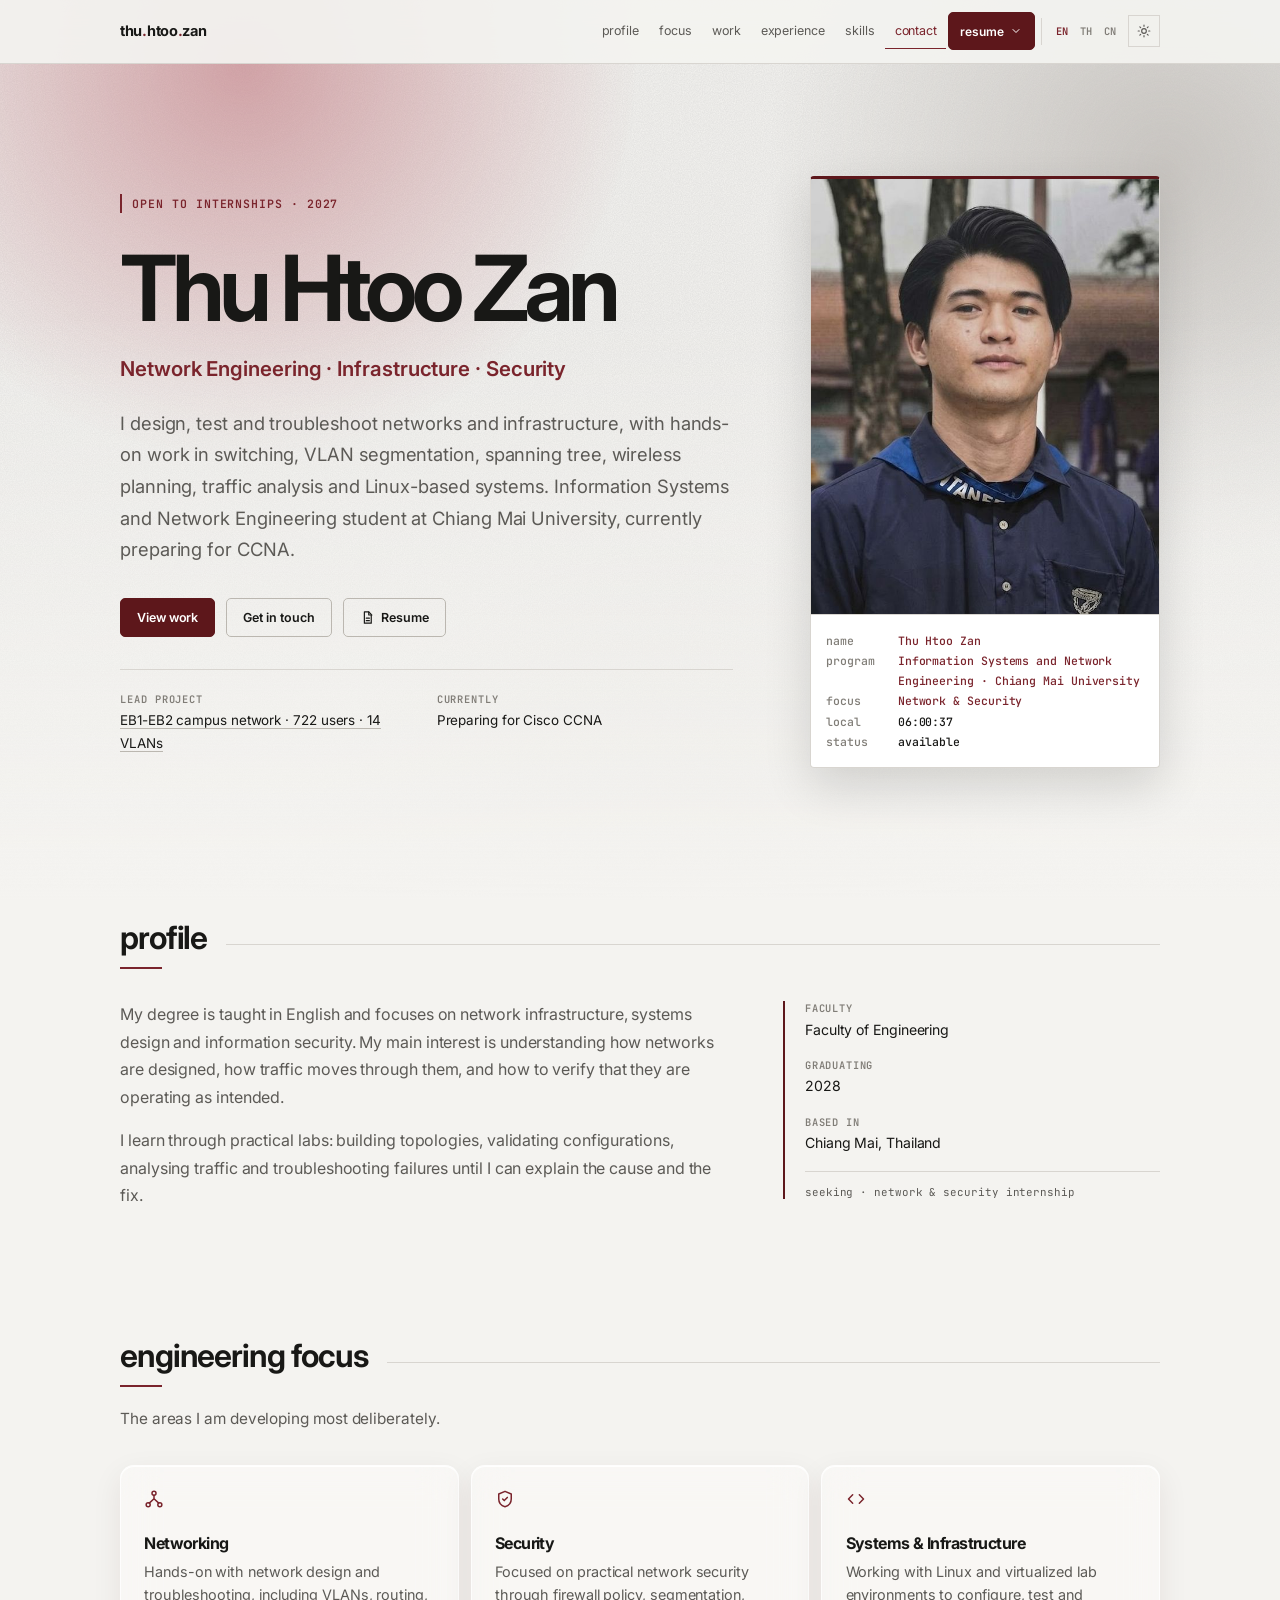
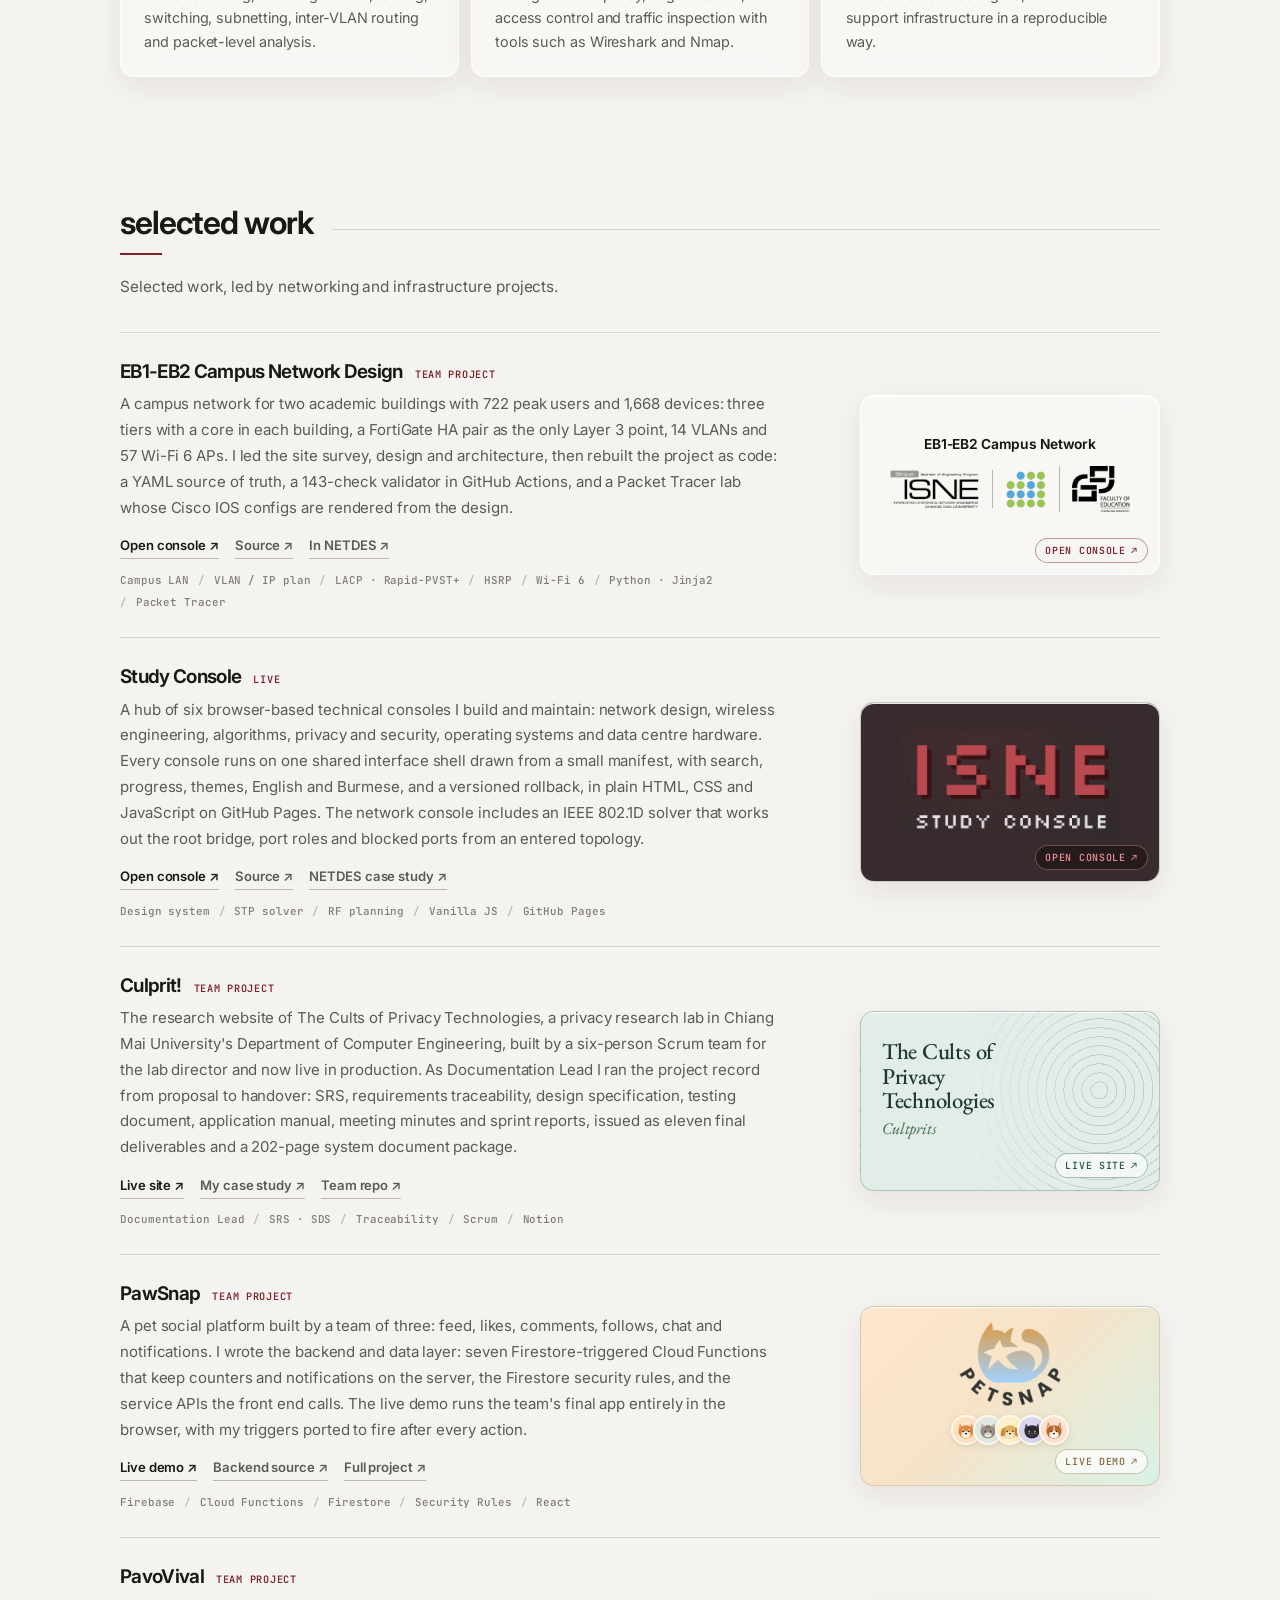
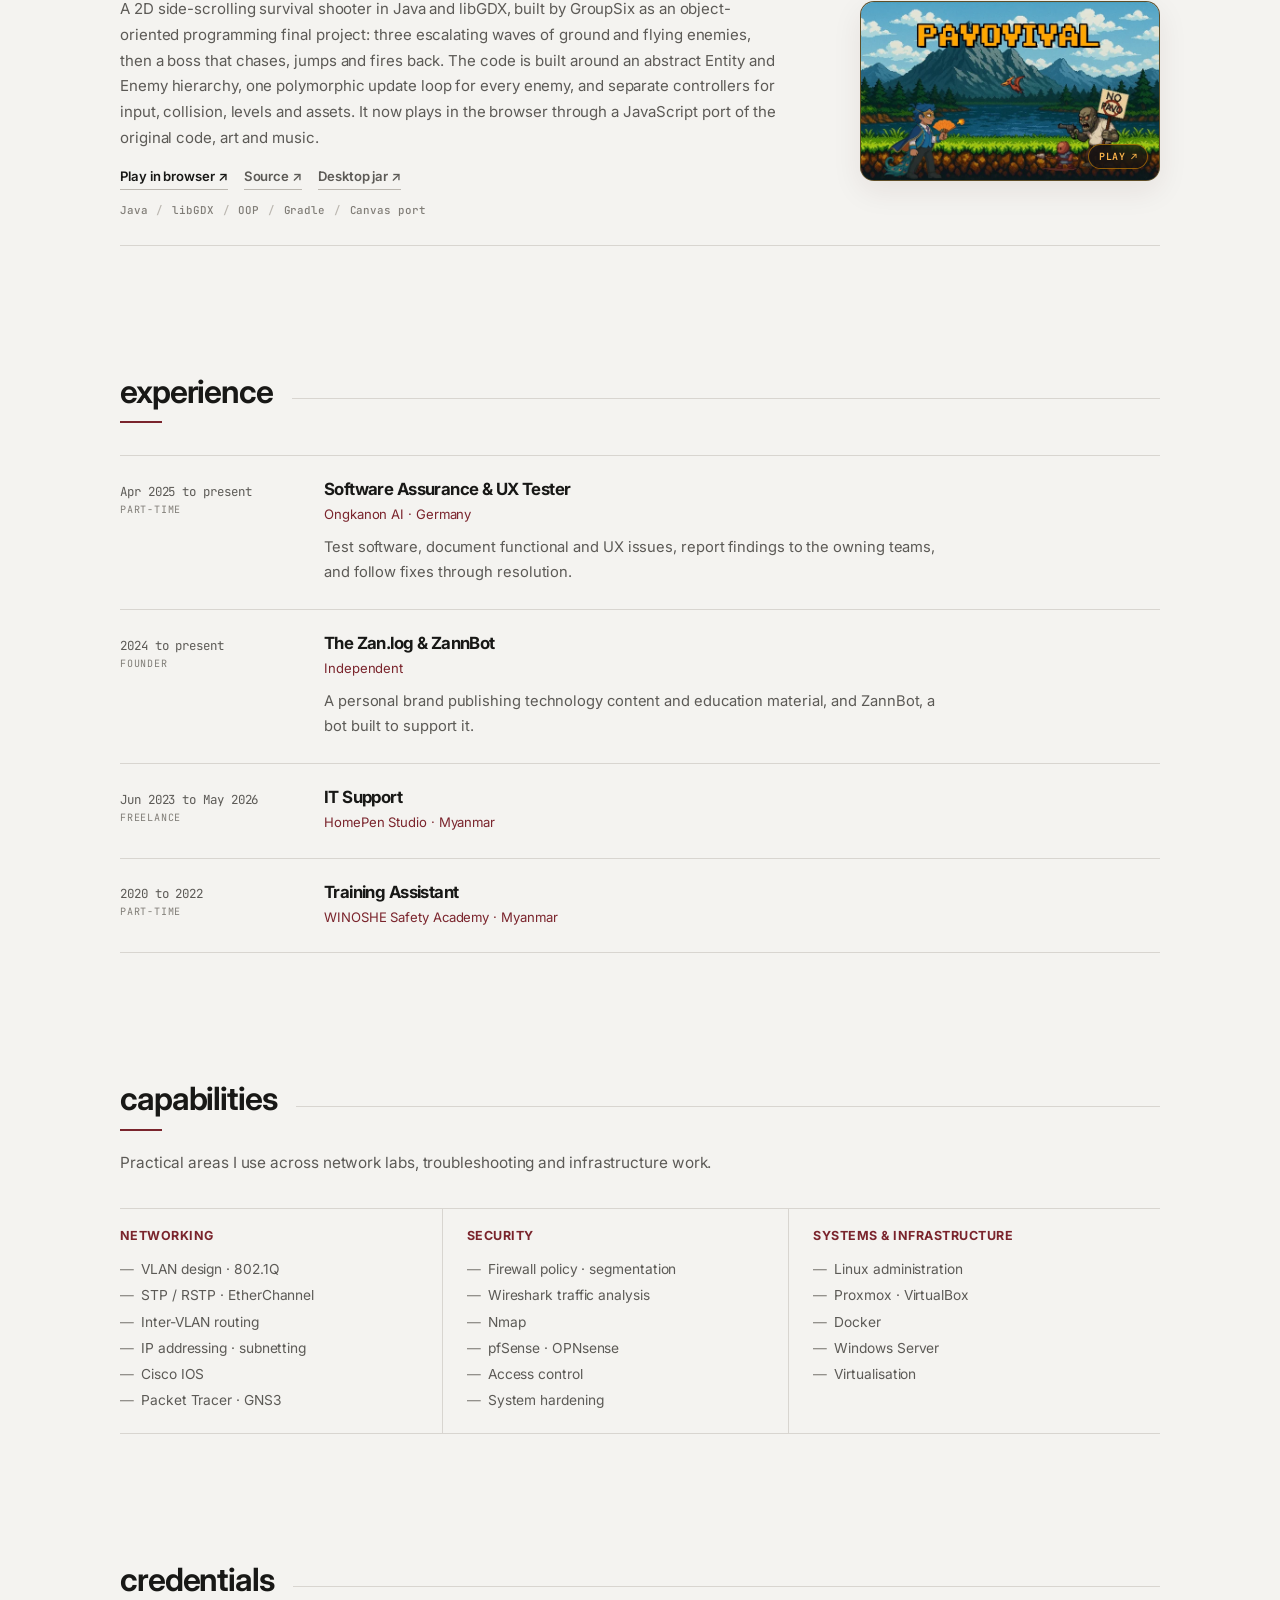
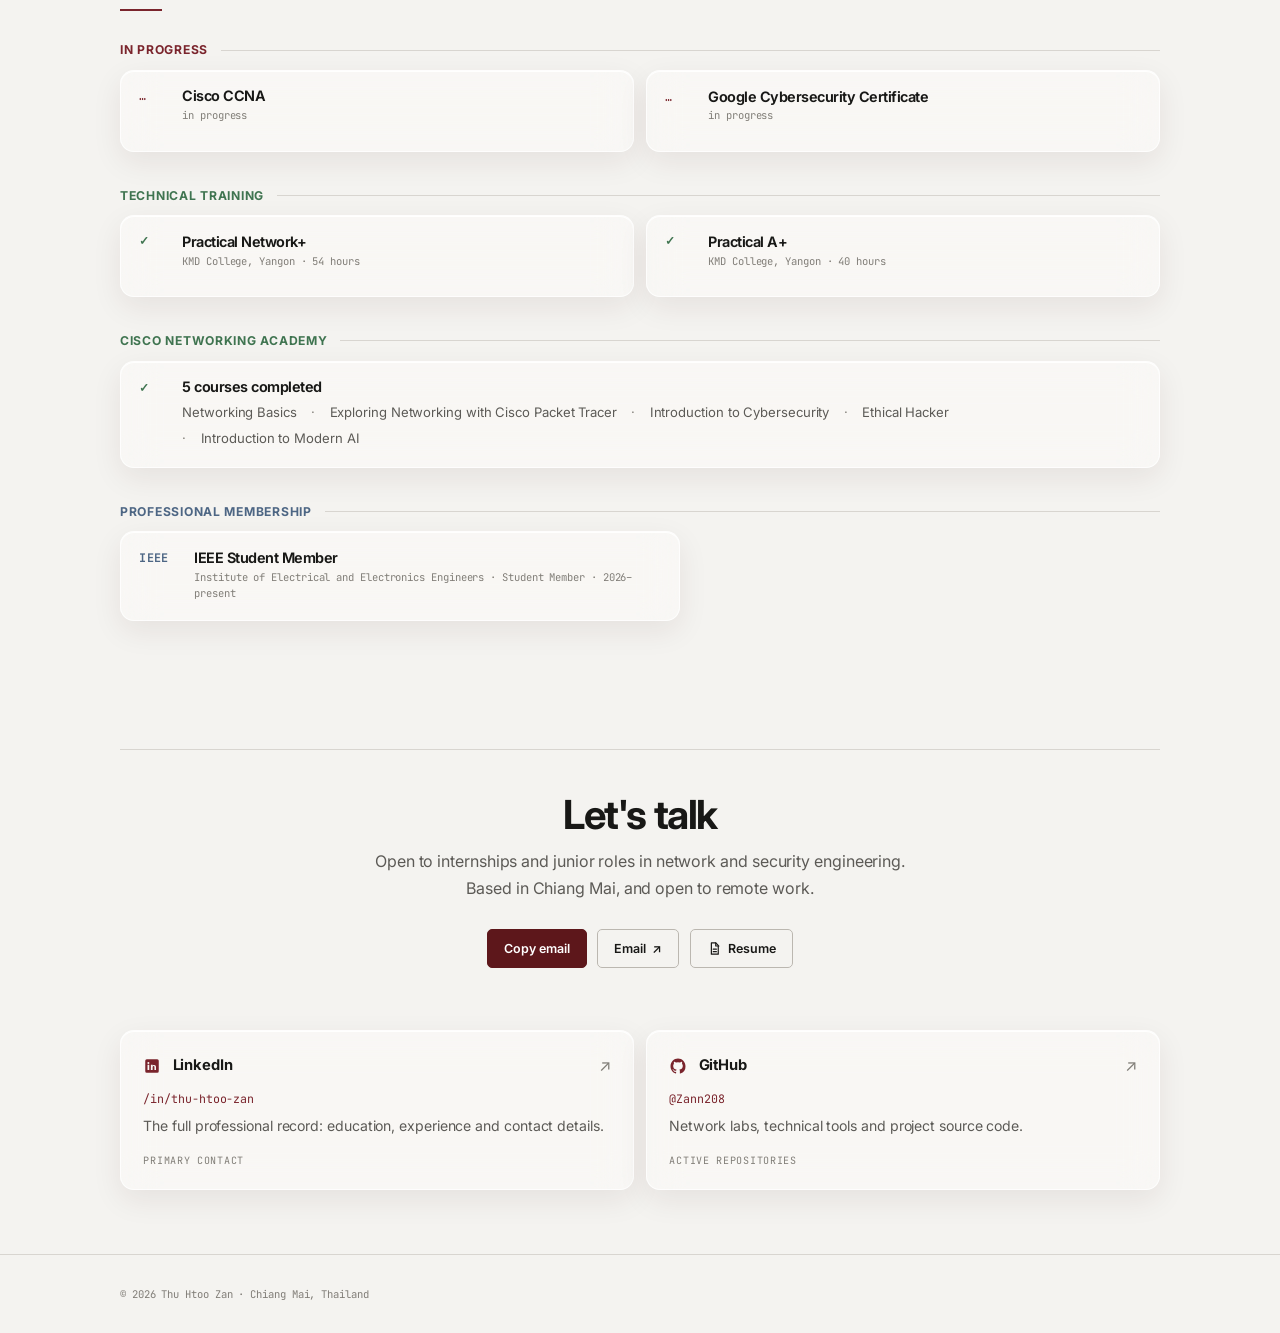
==== index.html @ add67cce "Feature PavoVival with playable browser build" ====
<!DOCTYPE html>
<html lang="en" data-theme="dark">
<head>
<meta charset="utf-8">
<meta name="viewport" content="width=device-width, initial-scale=1">

<title>Thu Htoo Zan — Network Engineering &amp; Infrastructure</title>
<meta name="description" content="Thu Htoo Zan — Information Systems &amp; Network Engineering student at Chiang Mai University focused on network design, infrastructure, troubleshooting and security. Open to internships.">
<meta name="author" content="Thu Htoo Zan">
<meta name="theme-color" content="#080808">

<meta property="og:type" content="profile">
<meta property="og:title" content="Thu Htoo Zan — Network Engineering &amp; Infrastructure">
<meta property="og:description" content="Network engineering student at Chiang Mai University building and troubleshooting network, infrastructure and security projects.">
<meta property="og:url" content="https://zann208.github.io/">
<meta property="og:image" content="https://zann208.github.io/og-image.png">
<meta property="og:image:width" content="1200">
<meta property="og:image:height" content="630">
<meta name="twitter:card" content="summary_large_image">

<link rel="canonical" href="https://zann208.github.io/">
<link rel="icon" href="data:image/svg+xml,<svg xmlns='http://www.w3.org/2000/svg' viewBox='0 0 100 100'><rect width='100' height='100' rx='20' fill='%23080808'/><text y='.87em' x='50%25' text-anchor='middle' font-size='58' font-family='monospace' font-weight='bold' fill='%23ffffff'>z</text></svg>">

<link rel="preconnect" href="https://fonts.googleapis.com">
<link rel="preconnect" href="https://fonts.gstatic.com" crossorigin>
<link href="https://fonts.googleapis.com/css2?family=JetBrains+Mono:wght@400;500;600;700&family=Inter:wght@400;450;500;600&family=Noto+Sans+Thai:wght@400;500;600&family=Noto+Sans+SC:wght@400;500&family=EB+Garamond:ital,wght@0,500;1,400&display=swap" rel="stylesheet">

<script type="application/ld+json">
{
  "@context":"https://schema.org","@type":"Person",
  "name":"Thu Htoo Zan","url":"https://zann208.github.io/",
  "email":"mailto:thuhtoozan_1@cmu.ac.th",
  "jobTitle":"Information Systems & Network Engineering Student",
  "alumniOf":{"@type":"CollegeOrUniversity","name":"Chiang Mai University",
    "department":"Chiang Mai International Engineering School — Information Systems and Network Engineering"},
  "address":{"@type":"PostalAddress","addressLocality":"Chiang Mai","addressCountry":"TH"},
  "knowsAbout":["Network Engineering","Computer Networking","Routing and Switching","VLAN Segmentation","Spanning Tree Protocol","Wireless Networking","Network Troubleshooting","Network Security","Traffic Analysis","Firewall Configuration","Linux Systems Administration","Virtualization"],
  "memberOf":{"@type":"Organization","name":"IEEE — Institute of Electrical and Electronics Engineers"},
  "sameAs":["https://github.com/Zann208","https://www.linkedin.com/in/thu-htoo-zan-8866ab377/","https://www.instagram.com/the_zan.log/"]
}
</script>

<style>
/* PORTFOLIO_SYSTEM_V3 — Infrastructure Dossier */
:root{
  --bg:#080808;--surface:#0d0d0d;--surface-2:#131313;
  --line:#242424;--line-strong:#3a3a3a;
  --text:#f2f2f0;--muted:#b0b0ad;--quiet:#777773;
  --accent:#b34d56;--accent-strong:#7a242c;--accent-soft:rgba(179,77,86,.10);
  --hover:rgba(179,77,86,.075);--success:#86a28d;--progress:#cf6972;--planned:#b9a06a;--member:#8da3bd;
  --mono:"JetBrains Mono",ui-monospace,"SFMono-Regular",Menlo,Consolas,monospace;
  --sans:"Inter","Noto Sans Thai","Noto Sans SC",system-ui,-apple-system,"Segoe UI",Roboto,sans-serif;
  --max:1120px;--radius:5px;--ease:cubic-bezier(.22,1,.36,1);
}
[data-theme="light"]{
  --bg:#f4f3f0;--surface:#fff;--surface-2:#eceae6;
  --line:#d8d5d0;--line-strong:#bbb7b0;
  --text:#181816;--muted:#5c5a56;--quiet:#807d77;
  --accent:#7a242c;--accent-strong:#5d171b;--accent-soft:rgba(122,36,44,.07);
  --hover:rgba(122,36,44,.055);--success:#3f7450;--progress:#7a242c;--planned:#7b6129;--member:#4d6684;
}
*,*::before,*::after{box-sizing:border-box}
html{scroll-behavior:smooth;-webkit-text-size-adjust:100%}
body{margin:0;background:var(--bg);color:var(--text);font-family:var(--sans);font-size:1rem;line-height:1.72;letter-spacing:-.005em;-webkit-font-smoothing:antialiased;overflow-x:hidden}
a{color:inherit;text-decoration:none}
:focus-visible{outline:2px solid var(--accent);outline-offset:3px}
::selection{background:var(--accent);color:#fff}
h1,h2,h3,h4{margin:0;font-family:var(--sans);line-height:1.13;letter-spacing:-.035em}
p{margin:0 0 1rem}p:last-child{margin-bottom:0}
img,svg{max-width:100%}main,section,.wrap,.hero-grid,.hero-grid>*,.two>*,.pillars>*,.projects>*,.proj>*,.xp>*,.stack>*,.certs>*,.links>*{min-width:0}a,button{-webkit-tap-highlight-color:transparent}.mono{font-family:var(--mono)}
.wrap{max-width:var(--max);margin-inline:auto;padding-inline:clamp(1.25rem,4vw,2.5rem)}
.skip{position:absolute;left:-9999px;top:0;background:var(--accent-strong);color:#fff;padding:.7rem 1rem;z-index:200}.skip:focus{left:0}
.lbl{font:600 .68rem/1.4 var(--mono);letter-spacing:.11em;text-transform:uppercase;color:var(--quiet)}

nav{position:sticky;top:0;z-index:60;background:var(--bg);background:color-mix(in srgb,var(--bg) 92%,transparent);border-bottom:1px solid var(--line);backdrop-filter:blur(12px);-webkit-backdrop-filter:blur(12px)}
.nav-in{max-width:var(--max);margin:auto;padding:.78rem clamp(1.25rem,4vw,2.5rem);display:flex;align-items:center;gap:clamp(.6rem,1.6vw,1.25rem);min-width:0}
.brand{font-size:.91rem;font-weight:700;letter-spacing:-.02em;white-space:nowrap}.brand span{color:var(--accent)}
.nav-links{display:flex;align-items:center;gap:.1rem;margin-left:auto;min-width:0}
.nav-links a{font-size:.78rem;color:var(--muted);padding:.4rem .58rem;border-bottom:1px solid transparent;transition:color .18s,border-color .18s}
.nav-links a.on{color:var(--accent);border-bottom-color:var(--accent)}
.lang{display:flex;border-left:1px solid var(--line);margin-left:.3rem;padding-left:.5rem}
.lang button{border:0;background:none;color:var(--quiet);font:600 .65rem var(--mono);padding:.38rem .38rem;cursor:pointer}.lang button[aria-pressed="true"]{color:var(--accent)}
.tog{border:1px solid var(--line);background:transparent;color:var(--muted);width:32px;height:32px;display:grid;place-items:center;cursor:pointer;margin-left:.25rem;transition:border-color .18s,color .18s,background .18s}.tog svg{width:14px;height:14px}

section{padding:clamp(4rem,8vw,6.5rem) 0;scroll-margin-top:64px}
.shead{display:grid;grid-template-columns:auto 1fr;align-items:center;gap:1.2rem;margin-bottom:2rem}
.shead h2{font-size:clamp(1.45rem,3vw,2rem);font-weight:650;justify-self:start;transition:color .22s var(--ease)}.shead h2::after{content:"";display:block;width:42px;max-width:100%;height:2px;background:var(--accent);margin-top:.7rem;transition:width .24s var(--ease)}
.shead .rule{height:1px;background:var(--line)}.shead .n{display:none}
.sub{color:var(--muted);font-size:.96rem;max-width:66ch;margin:-.8rem 0 2rem}

.hero{padding-top:clamp(4.4rem,9vw,7rem);padding-bottom:clamp(3.5rem,7vw,5.5rem)}
.hero-grid{display:grid;grid-template-columns:minmax(0,1fr) 350px;gap:clamp(2.4rem,6vw,5rem);align-items:center}
.availability,.pill{display:inline-block;color:var(--accent);font:600 .72rem var(--mono);letter-spacing:.08em;text-transform:uppercase;border-left:2px solid var(--accent);padding:.12rem 0 .12rem .65rem;margin-bottom:1.5rem;background:none!important;border-radius:0!important}
.dot{display:none}.hero h1{font-size:clamp(3rem,8vw,5.7rem);font-weight:650;letter-spacing:-.065em;margin-bottom:.7rem}
.role{font-size:clamp(1.05rem,2.3vw,1.28rem);color:var(--accent);margin-bottom:1.35rem;font-weight:600;min-height:0;font-family:var(--sans)}
.role::after{content:"";display:inline-block;width:.52em;height:.84em;margin-left:.2em;background:var(--accent);vertical-align:-.07em;animation:roleCursor 1.1s steps(1,end) infinite}
@keyframes roleCursor{0%,48%{opacity:1}49%,100%{opacity:0}}
.role .cur{display:none}.lede{font-size:clamp(1.03rem,1.8vw,1.15rem);color:var(--muted);max-width:60ch;margin-bottom:2rem}.lede strong{color:var(--text)}
.cta{display:flex;gap:.7rem;flex-wrap:wrap;margin-bottom:2rem}.btn{font:600 .78rem var(--sans);padding:.7rem 1rem;border:1px solid var(--line-strong);color:var(--text);background:transparent;cursor:pointer;display:inline-flex;align-items:center;gap:.4rem;border-radius:var(--radius);transition:background .18s,border-color .18s,color .18s,transform .18s}.btn.pri{background:var(--accent-strong);border-color:var(--accent-strong);color:#fff}
.now{display:grid;grid-template-columns:repeat(2,minmax(0,1fr));gap:1.25rem;padding-top:1.35rem;border-top:1px solid var(--line)}.now div{display:flex;flex-direction:column;gap:.2rem}.now b{font:600 .65rem var(--mono);letter-spacing:.09em;text-transform:uppercase;color:var(--quiet)}.now em{font-style:normal;font-size:.84rem;color:var(--text)}
.badge{margin:0;border:1px solid var(--line);border-top:3px solid var(--accent-strong);background:var(--surface);border-radius:4px;overflow:hidden;box-shadow:0 18px 48px rgba(0,0,0,.14);transition:border-color .24s,transform .24s,box-shadow .24s}.b-photo{position:relative;aspect-ratio:4/5;overflow:hidden;background:var(--surface-2)}.b-photo img{width:100%;height:100%;object-fit:cover;display:block;transition:transform .24s var(--ease)}.b-photo::after,.scan,.ret{display:none!important}.b-meta{padding:1rem .95rem .95rem;font:500 .72rem/1.75 var(--mono);color:var(--muted);border-top:1px solid var(--line)}.b-meta div{display:grid;grid-template-columns:62px minmax(0,1fr);gap:.6rem;align-items:start}.b-meta b{color:var(--quiet);font-weight:500}.b-meta em{font-style:normal;color:var(--text);overflow-wrap:anywhere}.b-meta div:nth-child(-n+3) em{color:var(--accent)}.b-meta .ok{color:var(--text)}

.two{display:grid;grid-template-columns:1.35fr .85fr;gap:clamp(2rem,5vw,4rem);align-items:start}.two p{color:var(--muted)}
.card,.facts{background:transparent;border:0;border-left:2px solid var(--accent-strong);border-radius:0;padding:0 0 0 1.25rem}.facts dl{margin:0;font-size:.88rem}.facts dt{font:600 .65rem var(--mono);letter-spacing:.08em;text-transform:uppercase;color:var(--quiet);margin-top:1rem}.facts dt:first-child{margin-top:0}.facts dd{margin:.15rem 0 0;color:var(--text)}.facts .foot{font:.68rem var(--mono);color:var(--muted);margin:1rem 0 0;padding-top:.8rem;border-top:1px solid var(--line)}

.pillars{display:grid;grid-template-columns:repeat(3,1fr);gap:1px;background:var(--line);border:1px solid var(--line)}.pil{background:var(--surface);border:0;border-radius:0;padding:1.45rem;margin:0;position:relative;transition:background .2s,color .2s}.pil::after{content:"";position:absolute;left:0;top:0;bottom:0;width:2px;background:var(--accent);transform:scaleY(0);transform-origin:bottom;transition:transform .24s var(--ease)}.pil:last-child{margin:0}.pil .ic{color:var(--accent);display:block;margin-bottom:1rem;transition:transform .24s var(--ease)}.pil .ic svg{width:20px;height:20px}.pil h3{font-size:1rem;margin-bottom:.5rem;transition:color .18s}.pil p{font-size:.9rem;color:var(--muted);line-height:1.62}

.projects{display:flex;flex-direction:column}.proj{display:grid;grid-template-columns:minmax(0,1fr);padding:1.75rem 0;border-top:1px solid var(--line);transition:background .2s,padding-left .24s var(--ease)}.proj:last-child{border-bottom:1px solid var(--line)}.proj .idx{display:none}.proj-top{display:flex;align-items:baseline;gap:.75rem;flex-wrap:wrap;margin-bottom:.55rem}.proj-top h3{font-size:1.18rem;font-weight:650}.proj p{font-size:.94rem;color:var(--muted);max-width:74ch;margin-bottom:.85rem}.badge-s{font:600 .64rem var(--mono);text-transform:uppercase;letter-spacing:.07em;color:var(--quiet);padding:0;border:0;background:none!important}.badge-s.live{color:var(--accent)}.plinks{display:flex;gap:1rem;flex-wrap:wrap;margin:.3rem 0 .85rem}.plinks a{font-size:.82rem;font-weight:600;color:var(--text);border-bottom:1px solid var(--line-strong);padding-bottom:.08rem}.plinks a.src{color:var(--muted)}.tags{display:flex;flex-wrap:wrap;gap:.55rem}.tag{font:500 .68rem var(--mono);color:var(--quiet);padding:0;border:0}.tag+.tag::before{content:"/";margin-right:.55rem;color:var(--line-strong)}

.exp{display:flex;flex-direction:column}.xp{display:grid;grid-template-columns:180px minmax(0,1fr);gap:1.5rem;padding:1.5rem 0;border-top:1px solid var(--line);transition:background .2s,padding-left .24s var(--ease)}.xp:last-child{border-bottom:1px solid var(--line)}.xp .when{font:.78rem var(--mono);color:var(--muted);padding-top:.15rem}.xp .when i{display:block;font-style:normal;font-size:.63rem;color:var(--quiet);text-transform:uppercase;letter-spacing:.08em;margin-top:.2rem}.xp h3{font-size:1.05rem}.xp .org{font-size:.82rem;color:var(--accent);margin-top:.25rem;display:block}.xp p{font-size:.92rem;color:var(--muted);margin:.55rem 0 0;max-width:70ch}
.stack{display:grid;grid-template-columns:repeat(3,1fr);border-top:1px solid var(--line);border-bottom:1px solid var(--line)}.st{background:transparent;border:0;border-right:1px solid var(--line);border-radius:0;padding:1.25rem 1.5rem 1.25rem 0;margin-right:1.5rem;transition:background .2s}.st:last-child{border-right:0;margin-right:0}.st h3{font-size:.78rem;color:var(--accent);margin-bottom:.8rem;letter-spacing:.04em;text-transform:uppercase;transition:color .18s}.st ul{list-style:none;margin:0;padding:0;font-size:.86rem;color:var(--muted);line-height:1.9}.st li{display:block}.st li::before{content:"—";color:var(--quiet);margin-right:.45rem}.note{font-size:.88rem;color:var(--quiet);margin-top:1.4rem;border-left:2px solid var(--line-strong);padding-left:1rem}
.cred-groups{display:grid;gap:2.3rem}.cred-group-head{display:flex;align-items:center;gap:.8rem;margin-bottom:.8rem}.cred-group-head::after{content:"";height:1px;flex:1;background:var(--line)}.cred-group-head h3{font-size:.76rem;letter-spacing:.06em;text-transform:uppercase;color:var(--muted);white-space:nowrap}.cred-group:not(.path):not(.membership) .cred-group-head h3{color:var(--success)}.cred-group.path .cred-group-head h3{color:var(--progress)}.cred-group.membership .cred-group-head h3{color:var(--member)}.certs{display:grid;grid-template-columns:repeat(auto-fit,minmax(240px,1fr));gap:1px;background:transparent;border:0}.cert{display:flex;align-items:flex-start;gap:.8rem;padding:1rem;background:var(--surface);border:1px solid var(--line);min-height:82px;transition:background .2s}.cert .mk{font:700 .74rem var(--mono);color:var(--quiet);min-width:30px;transition:color .18s,transform .2s}.cert.done.course .mk,.cert.done.training .mk{color:var(--success)}.cert.prog .mk{color:var(--progress)}.cert.todo .mk{color:var(--planned)}.cert.membership .mk{color:var(--member)}.cert h4{font-size:.9rem;font-weight:650;margin-bottom:.15rem;transition:color .18s}.cert span:not(.mk){font:.66rem var(--mono);color:var(--quiet)}.cert .ieee-mark{min-width:42px;letter-spacing:.025em}.cred-group.membership .certs{grid-template-columns:minmax(280px,560px);justify-content:start}

.links{display:grid;grid-template-columns:1fr 1fr;gap:1px;background:var(--line);border:1px solid var(--line)}.lnk{display:block;background:var(--surface);padding:1.35rem;color:var(--text);position:relative;transition:background .2s}.lnk::before{display:none}.lnk-top{display:flex;align-items:center;gap:.7rem;margin-bottom:.7rem}.lnk-top svg.pf{width:18px;height:18px;color:var(--accent)}.lnk-top b{font-size:.92rem;transition:color .18s}.lnk-top .ar{margin-left:auto;color:var(--quiet);transition:color .18s,transform .2s}.lnk .h{font:.73rem var(--mono);color:var(--accent);display:block;margin-bottom:.45rem}.lnk .d{font-size:.88rem;color:var(--muted)}.lnk .st8{font:.63rem var(--mono);text-transform:uppercase;letter-spacing:.07em;color:var(--quiet);margin-top:.7rem;display:block}.contact{border-top:1px solid var(--line);border-bottom:1px solid var(--line);padding:2.6rem 0;text-align:center}.contact::before{display:none}.contact h2{font-size:clamp(1.6rem,4vw,2.5rem);margin-bottom:.7rem}.contact p{color:var(--muted);max-width:56ch;margin:0 auto 1.6rem}.soc{display:flex;justify-content:center;gap:.65rem;flex-wrap:wrap}.contact #copied{font:.72rem var(--mono);color:var(--accent);margin:1rem auto 0;height:1.2em;opacity:0}.contact #copied.show{opacity:1}
footer{border-top:1px solid var(--line);padding:2rem 0}.foot{display:flex;justify-content:space-between;gap:1rem;flex-wrap:wrap;font:.66rem var(--mono);color:var(--quiet)}
.rev{opacity:1;transform:none}.resume-nav-btn{position:relative;height:38px;background:var(--accent-strong);border:1px solid var(--accent-strong);color:#fff;font:600 .75rem var(--sans);padding:0 .72rem;border-radius:var(--radius);box-shadow:none;display:inline-flex;align-items:center;justify-content:center;gap:.35rem;cursor:pointer;white-space:nowrap;transition:background .18s,border-color .18s,transform .18s}.resume-nav-btn svg{width:12px;height:12px;flex:none;transition:transform .2s var(--ease)}.resume-nav-btn[aria-expanded="true"]{background:var(--accent);border-color:var(--accent);color:#fff}.resume-nav-btn[aria-expanded="true"] svg{transform:rotate(180deg)}.resume-hero-btn{color:var(--text);border-color:var(--line-strong);background:transparent}

/* RESPONSIVE_V4 — adaptive layout + input capability refinement */
@media (hover:hover) and (pointer:fine){
  .nav-links a:hover{color:var(--accent);border-bottom-color:var(--accent)}
  .tog:hover{border-color:var(--accent);color:var(--accent);background:var(--hover)}
  .btn:hover{border-color:var(--accent);background:var(--hover);color:var(--accent);transform:translateY(-1px)}
  .btn.pri:hover{background:var(--accent);border-color:var(--accent);color:#fff}
  .badge:hover{border-color:var(--accent);transform:translateY(-2px);box-shadow:0 22px 54px rgba(0,0,0,.19)}
  .badge:hover .b-photo img{transform:scale(1.018)}
  .shead h2:hover{color:var(--accent)}.shead h2:hover::after{width:100%}
  .pil:hover{background:var(--surface);background:color-mix(in srgb,var(--surface) 94%,var(--accent) 6%)}.pil:hover::after{transform:scaleY(1)}.pil:hover .ic{transform:translateY(-2px)}.pil:hover h3{color:var(--accent)}
  .proj:hover{background:var(--hover);padding-left:.45rem}.proj:hover h3{color:var(--accent)}
  .plinks a:hover{color:var(--accent);border-bottom-color:var(--accent)}
  .xp:hover{background:var(--hover);padding-left:.45rem}.xp:hover h3{color:var(--accent)}
  .st:hover{background:var(--surface);background:color-mix(in srgb,var(--surface) 94%,var(--accent) 6%)}.st:hover h3{color:var(--progress)}
  .cert:hover{background:var(--surface);background:color-mix(in srgb,var(--surface) 94%,var(--accent) 6%)}.cert:hover .mk{transform:translateX(2px)}.cert:hover h4{color:var(--accent)}
  .lnk:hover{background:var(--surface);background:color-mix(in srgb,var(--surface) 94%,var(--accent) 6%)}.lnk:hover .lnk-top b,.lnk:hover .ar{color:var(--accent)}.lnk:hover .ar{transform:translate(2px,-2px)}
  .resume-nav-btn:hover{background:var(--accent);border-color:var(--accent);color:#fff;transform:translateY(-1px)}
  .resume-hero-btn:hover,.resume-action:hover{border-color:var(--accent);background:var(--hover);color:var(--accent)}
}
@media (hover:none),(pointer:coarse){
  .nav-links a:active,.tog:active,.btn:active,.resume-action:active{background:var(--hover);color:var(--accent);border-color:var(--accent)}
  .btn.pri:active,.resume-nav-btn:active{background:var(--accent);border-color:var(--accent);color:#fff}
  .resume-nav-btn::before{content:"";position:absolute;inset:-3px -2px}
  .tog,.lang button{min-height:44px}
  .plinks a{min-height:44px;display:inline-flex;align-items:center}
  .lnk{min-height:44px}
  .proj:active,.xp:active{background:var(--hover)}.pil:active,.st:active,.cert:active,.lnk:active{background:var(--surface);background:color-mix(in srgb,var(--surface) 94%,var(--accent) 6%)}
  .proj:active h3,.xp:active h3,.pil:active h3,.cert:active h4,.lnk:active .lnk-top b,.lnk:active .ar{color:var(--accent)}
  .pil:active::after{transform:scaleY(1)}.pil:active .ic,.cert:active .mk{transform:translateX(2px)}
  .lnk:active .ar{transform:translate(2px,-2px)}
  .badge:active{border-color:var(--accent);transform:translateY(-1px)}
  .badge:active .b-photo img{transform:scale(1.006)}
  .shead h2:active{color:var(--accent)}.shead h2:active::after{width:100%}
}
@media (max-width:1080px){
  .nav-links a[href="#about"],.nav-links a[href="#focus"],.nav-links a[href="#stack"]{display:none}
}
@media (max-width:900px){
  .nav-links a:not(.keep){display:none}
  .hero-grid{grid-template-columns:1fr;gap:2.5rem}
  .badge{width:min(330px,100%);justify-self:center}
  .two{grid-template-columns:1fr}
  .certs{grid-template-columns:repeat(auto-fit,minmax(min(240px,100%),1fr))}
}
@media (max-width:760px){
  .wrap,.nav-in{padding-inline:clamp(1rem,4.5vw,1.5rem)}
  section{padding:clamp(3rem,9vw,4rem) 0}
  .hero{padding-top:clamp(3.25rem,10vw,4.5rem);padding-bottom:3.5rem}
  .hero h1{font-size:clamp(2.65rem,13vw,4.4rem)}
  .lede{font-size:clamp(1rem,3.9vw,1.08rem)}
  .pillars{grid-template-columns:1fr}.pil{border:0;margin:0;padding:1.2rem}
  .xp{grid-template-columns:1fr;gap:.35rem;padding:1.25rem 0}
  .stack{grid-template-columns:1fr}.st{border-right:0;border-bottom:1px solid var(--line);margin:0;padding:1.1rem 0}.st:last-child{border-bottom:0}
  .links{grid-template-columns:1fr}
  .proj{padding:1.35rem 0}.proj-top{align-items:flex-start}.proj-top h3{overflow-wrap:anywhere}
  .plinks{gap:.25rem 1rem}.tags{gap:.35rem .5rem}
  .nav-in{gap:.45rem}.nav-links{gap:.08rem}.nav-links a.keep[href="#contact"]{display:none}
  .resume-nav-btn{height:38px;padding:0 .6rem}
  .lang{margin-left:.1rem;padding-left:.3rem}.lang button{padding:.38rem .34rem}
  .tog{width:38px;height:38px;margin-left:.1rem}
  .contact{padding:2.25rem 0}
  .resume-backdrop{padding:.5rem;overflow:hidden}.resume-shell{height:calc(100dvh - 1rem);max-height:none;overflow:hidden;border-radius:5px;display:flex;flex-direction:column}
  .resume-toolbar{flex:0 0 auto;gap:.5rem;padding:.65rem .7rem}.resume-action{min-height:40px}.resume-action .action-word{display:none}
  .resume-stage{flex:1 1 auto;min-height:0;overflow-y:auto;-webkit-overflow-scrolling:touch;overscroll-behavior:contain;padding:.45rem}
}
@media (max-width:620px){
  .now{grid-template-columns:1fr;gap:.8rem}
  .shead{gap:.8rem;margin-bottom:1.6rem}.sub{margin-bottom:1.6rem}
  .badge{width:min(310px,100%)}
  .certs,.cred-group.membership .certs{grid-template-columns:minmax(0,1fr)}
  .cert{min-height:0}
}
@media (max-width:430px){
  .nav-in{padding-inline:.8rem;gap:.3rem}
  .brand{font-size:.82rem}
  .nav-links{gap:0}.resume-nav-btn{height:36px;font-size:.7rem;padding:0 .5rem;gap:.25rem}
  .resume-nav-btn svg{width:10px;height:10px}
  .lang{padding-left:.22rem;margin-left:0}.lang button{font-size:.6rem;padding:.25rem .28rem;min-width:29px}
  .tog{width:36px;height:36px;margin-left:.05rem}
  .cta{gap:.55rem}.btn{min-height:42px;padding:.66rem .85rem}
  .b-meta{font-size:.7rem;line-height:1.62}
  .contact p{padding-inline:.25rem}
  .resume-toolbar-copy b{font-size:.74rem}
}
@media (max-width:360px){
  .nav-in{padding-inline:.65rem}.brand{font-size:.78rem}
  .resume-nav-btn{padding-inline:.42rem}
  .lang button{min-width:27px;padding-inline:.2rem}
  .b-meta div{grid-template-columns:1fr;gap:.05rem;padding:.18rem 0}
  .b-meta b{font-size:.64rem;letter-spacing:.04em}
  .soc .btn{width:100%;justify-content:center}
}

@media(prefers-reduced-motion:reduce){html{scroll-behavior:auto}*,*::before,*::after{animation:none!important;transition:none!important}}
@media print{nav,.cta{display:none!important}}


/* TOUCH_INTERACTION_V5 — persistent touch feedback for mobile/WebViews */
@media (hover:none),(pointer:coarse){
  .touch-hit{background:var(--hover)!important}
  .touch-hit.proj,.touch-hit.xp{padding-left:.35rem}
  .touch-hit.proj h3,.touch-hit.xp h3,.touch-hit.pil h3,.touch-hit.cert h4,.touch-hit.lnk .lnk-top b,.touch-hit.lnk .ar{color:var(--accent)!important}
  .touch-hit.pil::after{transform:scaleY(1)!important}
  .touch-hit.pil .ic{transform:translateY(-2px)!important}
  .touch-hit.cert .mk{transform:translateX(2px)!important}
  .touch-hit.lnk .ar{transform:translate(2px,-2px)!important}
  .touch-hit.badge{border-color:var(--accent)!important;transform:translateY(-1px)}
  .touch-hit.badge .b-photo img{transform:scale(1.006)!important}
  .touch-hit.shead h2{color:var(--accent)!important}
  .touch-hit.shead h2::after{width:100%!important}
  .touch-hit.btn,.touch-hit.resume-action,.touch-hit.tog,.touch-hit.resume-nav-btn{border-color:var(--accent)!important;color:var(--accent)!important;background:var(--hover)!important}
  .touch-hit.btn.pri,.touch-hit.resume-nav-btn{background:var(--accent)!important;color:#fff!important}
}
/* /TOUCH_INTERACTION_V5 */

/* /PORTFOLIO_SYSTEM_V3 */

/* RESUME_PORTAL_V3 */
.resume-backdrop{position:fixed;inset:0;z-index:120;background:rgba(0,0,0,.72);backdrop-filter:blur(9px);-webkit-backdrop-filter:blur(9px);display:none;align-items:flex-start;justify-content:center;padding:clamp(1rem,4vw,3rem);overflow:auto}
.resume-backdrop.open{display:flex}
.resume-shell{width:min(940px,100%);background:var(--surface);border:1px solid var(--line-strong);border-radius:7px;box-shadow:0 28px 90px rgba(0,0,0,.38);overflow:hidden;animation:resumeIn .24s var(--ease)}
@keyframes resumeIn{from{opacity:0;transform:translateY(10px) scale(.995)}to{opacity:1;transform:none}}
.resume-toolbar{display:flex;align-items:center;gap:1rem;padding:.78rem 1rem;border-bottom:1px solid var(--line);background:var(--surface);position:sticky;top:0;z-index:2}
.resume-toolbar-copy{min-width:0;flex:1}.resume-toolbar-copy b{display:block;font:650 .79rem var(--sans);color:var(--text)}
.resume-actions{display:flex;gap:.45rem;align-items:center}.resume-action{font:600 .72rem var(--sans);padding:.48rem .7rem;border-radius:4px;border:1px solid var(--line-strong);background:transparent;color:var(--muted);cursor:pointer;display:inline-flex;align-items:center;gap:.35rem;transition:color .18s,border-color .18s,background .18s}
.resume-close{width:32px;height:32px;padding:0;display:grid;place-items:center;font-size:1rem}.resume-stage{padding:clamp(.75rem,2vw,1.5rem);background:#d6d6d6}
@media print{body.resume-printing>*:not(#resumePortal){display:none!important}body.resume-printing #resumePortal{position:static!important;display:block!important;background:none!important;padding:0!important;overflow:visible!important}body.resume-printing .resume-shell{width:auto!important;border:0!important;box-shadow:none!important;border-radius:0!important}body.resume-printing .resume-toolbar{display:none!important}body.resume-printing .resume-stage{padding:0!important;background:#fff!important}@page{size:A4;margin:0}}
/* /RESUME_PORTAL_V3 */

/* RESUME_CLEAN_LAYOUT_V1 */
.resume-stage{background:#d6d6d6;overflow-x:hidden}
.resume-paper{width:min(794px,100%);max-width:100%;min-width:0;margin:0 auto;background:#fff;color:#171717;box-shadow:0 10px 32px rgba(0,0,0,.16);padding:38px 46px 34px;font-family:Arial,Helvetica,sans-serif;font-size:11.4px;line-height:1.31;min-height:1123px;overflow:hidden}
.resume-paper,.resume-paper *{box-sizing:border-box;min-width:0}
.resume-paper .resume-sec{padding:0;scroll-margin-top:0;margin-top:14px}
.resume-paper p{margin:0}
.resume-paper a{color:#222;text-decoration:none;border-bottom:1px solid #aaa}
.resume-paper a:hover{color:#000;border-bottom-color:#222}
.resume-head{text-align:center}
.resume-name{margin:0;color:#111;font-size:25px;line-height:1;font-weight:700;letter-spacing:.025em}
.resume-title{margin:7px 0 0;color:#252525;font-size:12.3px;line-height:1.23;font-weight:700}
.resume-contact-line{margin-top:8px;display:flex;align-items:center;justify-content:center;gap:.32rem .48rem;flex-wrap:wrap;color:#555;font-size:10.3px;line-height:1.25}
.resume-contact-line .sep{color:#aaa}
.resume-rule{height:1.5px;background:#171717;margin:13px 0 0}
.resume-sec h3{margin:0 0 6px;padding:0 0 4px;border-bottom:1px solid #9c9c9c;color:#171717;font-size:10.7px;line-height:1.2;font-weight:700;letter-spacing:.09em;text-transform:uppercase}
.resume-profile{color:#282828;line-height:1.34}
.resume-item,.resume-project{margin-top:7px}
.resume-item:first-of-type,.resume-project:first-of-type{margin-top:0}
.resume-item-top{display:grid;grid-template-columns:minmax(0,1fr) auto;gap:12px;align-items:baseline}
.resume-item-title{font-size:11.5px;line-height:1.24;color:#171717}
.resume-item-title strong{font-weight:700}
.resume-place{color:#555;font-weight:400}
.resume-date{white-space:nowrap;color:#333;font-size:10.6px;font-weight:700;text-align:right}
.resume-meta{margin-top:2px!important;color:#555;font-size:10.5px;line-height:1.26}
.resume-skill-grid{display:grid;gap:3px}
.resume-skill-row{display:grid;grid-template-columns:136px minmax(0,1fr);gap:8px;align-items:start}
.resume-skill-row b{font-weight:700;color:#1b1b1b}
.resume-skill-row span{color:#333;overflow-wrap:anywhere}
.resume-bullets{margin:3px 0 0;padding-left:16px}
.resume-bullets li{margin:1.5px 0;line-height:1.28;color:#2d2d2d;padding-left:1px}
.resume-project-top{display:grid;grid-template-columns:minmax(0,1fr) auto;gap:12px;align-items:baseline}
.resume-project-name{font-size:11.5px;font-weight:700;color:#171717;overflow-wrap:anywhere}
.resume-project-links{display:flex;gap:6px;white-space:nowrap;font-size:10px}
.resume-project-links a{font-weight:600}

/* Credentials: no separator chains and no fixed text column. */
.resume-cred-stack{display:grid;gap:8px}
.resume-cred-group{display:grid;grid-template-columns:124px minmax(0,1fr);gap:10px;align-items:start;padding-bottom:6px;border-bottom:1px solid #e2e2e2}
.resume-cred-group:last-child{border-bottom:0;padding-bottom:0}
.resume-cred-label{font-size:10.5px;line-height:1.25;font-weight:700;color:#1c1c1c}
.resume-cred-items{display:grid;grid-template-columns:repeat(2,minmax(0,1fr));gap:3px 14px}
.resume-cred-items.one{grid-template-columns:1fr}
.resume-cred-item{position:relative;padding-left:9px;color:#333;line-height:1.27;overflow-wrap:anywhere}
.resume-cred-item::before{content:"";position:absolute;left:0;top:.54em;width:3px;height:3px;border-radius:50%;background:#555}
.resume-cred-item strong{color:#222;font-weight:700}
.resume-cred-item small{display:block;margin-top:1px;color:#686868;font-size:9.7px;line-height:1.2}

@media(max-width:680px){
  .resume-paper{padding:27px 22px 25px;font-size:10.9px;min-height:auto}
  .resume-name{font-size:22px}.resume-title{font-size:11.4px}
  .resume-contact-line{font-size:9.6px}
  .resume-item-top,.resume-project-top{grid-template-columns:1fr;gap:2px}
  .resume-date{text-align:left;color:#555}
  .resume-project-links{white-space:normal;flex-wrap:wrap}
  .resume-skill-row{grid-template-columns:1fr;gap:1px}
  .resume-skill-row b{margin-top:2px}
  .resume-cred-group{grid-template-columns:1fr;gap:4px}
  .resume-cred-items{grid-template-columns:1fr}
  .resume-cred-label{font-size:10.3px}
}
@media(max-width:470px){
  .resume-stage{padding:.35rem!important}
  .resume-paper{padding:22px 16px 23px}
  .resume-contact-line{gap:.25rem .38rem}
  .resume-contact-line .sep{display:none}
  .resume-project-links{gap:5px}
}
@media print{
  body.resume-printing .resume-paper{padding:.36in .44in!important;font-size:8.65pt!important;line-height:1.25!important;color:#111!important;overflow:visible!important}
  body.resume-printing .resume-name{font-size:18.5pt!important}
  body.resume-printing .resume-title{font-size:9.4pt!important}
  body.resume-printing .resume-contact-line{font-size:7.8pt!important;margin-top:4.5pt!important}
  body.resume-printing .resume-rule{margin-top:8pt!important}
  body.resume-printing .resume-sec{margin-top:7.5pt!important}
  body.resume-printing .resume-sec h3{font-size:8.5pt!important;margin-bottom:4pt!important;padding-bottom:2.3pt!important}
  body.resume-printing .resume-item-title,body.resume-printing .resume-project-name{font-size:8.8pt!important}
  body.resume-printing .resume-date,body.resume-printing .resume-meta{font-size:7.9pt!important}
  body.resume-printing .resume-project-links{font-size:7.5pt!important}
  body.resume-printing .resume-bullets{margin-top:2pt!important}
  body.resume-printing .resume-bullets li{margin:.8pt 0!important}
  body.resume-printing .resume-skill-row{grid-template-columns:1.22in minmax(0,1fr)!important}
  body.resume-printing .resume-cred-stack{gap:4.5pt!important}
  body.resume-printing .resume-cred-group{grid-template-columns:1.12in minmax(0,1fr)!important;gap:6pt!important;padding-bottom:3.5pt!important}
  body.resume-printing .resume-cred-label{font-size:7.9pt!important}
  body.resume-printing .resume-cred-items{gap:1.5pt 8pt!important}
  body.resume-printing .resume-cred-item{font-size:7.9pt!important;line-height:1.2!important;padding-left:7pt!important}
  body.resume-printing .resume-cred-item small{font-size:7.1pt!important}
}
/* /RESUME_CLEAN_LAYOUT_V1 */

/* RESUME_ACCENT_V2 */
.resume-paper .resume-rule{background:#7a242c!important}
.resume-paper .resume-sec h3{color:#7a242c!important;border-bottom-color:#d8b9bb!important}
.resume-paper a,.resume-paper .resume-cred-label,.resume-paper .resume-project-links a{color:#7a242c!important}
.resume-paper .resume-cred-item::before{background:#7a242c!important}
.resume-toolbar{border-bottom-color:rgba(179,77,86,.35)!important}
@media print{body.resume-printing .resume-paper .resume-rule{background:#7a242c!important}body.resume-printing .resume-paper .resume-sec h3,body.resume-printing .resume-paper a,body.resume-printing .resume-paper .resume-cred-label{color:#7a242c!important}}
/* /RESUME_ACCENT_V2 */

/* STUDY_FIELD_V1: the Study Console hub's gradient field and film grain, with a pointer light.
   Fixed behind the page, transform-only animation, still under reduced motion. */
:root{--glow-1:#7a242c;--glow-2:#3b3638;--glow-3:#262224;--field-a:.32;--field-b:.38;--field-c:.26}
[data-theme="light"]{--glow-1:#a8424d;--glow-2:#a39d97;--glow-3:#c9c4be;--field-a:.44;--field-b:.55;--field-c:.42}
.pf-field{position:fixed;inset:0;z-index:-1;overflow:hidden;pointer-events:none;animation:pf-field-in 1.4s cubic-bezier(.2,.7,.2,1) both}
.pf-field i{position:absolute;width:62vmax;height:62vmax;border-radius:50%;will-change:transform}
.pf-field-a{top:-26vmax;left:-12vmax;opacity:var(--field-a);background:radial-gradient(closest-side,var(--glow-1),transparent);animation:pf-drift-a 34s ease-in-out infinite alternate}
.pf-field-b{top:-18vmax;right:-22vmax;opacity:var(--field-b);background:radial-gradient(closest-side,var(--glow-2),transparent);animation:pf-drift-b 41s ease-in-out infinite alternate}
.pf-field-c{bottom:-34vmax;left:22%;opacity:var(--field-c);background:radial-gradient(closest-side,var(--glow-3),transparent);animation:pf-drift-c 47s ease-in-out infinite alternate}
.pf-field::before{content:"";position:absolute;inset:0;z-index:1;opacity:.34;mix-blend-mode:soft-light;
  background-image:url("data:image/svg+xml,%3Csvg xmlns='http://www.w3.org/2000/svg' width='180' height='180'%3E%3Cfilter id='n'%3E%3CfeTurbulence type='fractalNoise' baseFrequency='.9' numOctaves='3' stitchTiles='stitch'/%3E%3CfeColorMatrix values='0 0 0 0 .5 0 0 0 0 .5 0 0 0 0 .5 0 0 0 1 0'/%3E%3C/filter%3E%3Crect width='100%25' height='100%25' filter='url(%23n)'/%3E%3C/svg%3E");
  background-size:180px 180px}
[data-theme="light"] .pf-field::before{mix-blend-mode:overlay}
.pf-field::after{content:"";position:absolute;inset:0;z-index:2;background:linear-gradient(180deg,transparent 0%,transparent 35%,color-mix(in srgb,var(--bg) 70%,transparent) 75%,var(--bg) 100%)}
.pf-spot{position:absolute;left:0;top:0;width:560px;height:560px;margin:-280px 0 0 -280px;border-radius:50%;pointer-events:none;z-index:1;
  background:radial-gradient(closest-side,color-mix(in srgb,var(--glow-1) 45%,transparent),transparent);opacity:0;transition:opacity .6s cubic-bezier(.2,.7,.2,1);will-change:transform}
[data-theme="light"] .pf-spot{background:radial-gradient(closest-side,color-mix(in srgb,var(--glow-1) 30%,transparent),transparent)}
.pf-spot.is-on{opacity:.7}
@keyframes pf-field-in{from{opacity:0}}
@keyframes pf-drift-a{to{transform:translate3d(14vmax,8vmax,0) scale(1.12)}}
@keyframes pf-drift-b{to{transform:translate3d(-12vmax,12vmax,0) scale(.9)}}
@keyframes pf-drift-c{to{transform:translate3d(-10vmax,-10vmax,0) scale(1.15)}}
@media(prefers-reduced-motion:reduce){.pf-field,.pf-field i{animation:none}}
@media print{.pf-field{display:none}}
/* GLASS_V1: credential and connect entries as low-opacity frosted glass over the field. */
:root{--glass:rgba(255,255,255,.035);--glass-hi:rgba(255,255,255,.06);--glass-line:rgba(255,255,255,.08);--glass-edge:rgba(255,255,255,.07);--glass-shadow:0 10px 30px rgba(0,0,0,.22)}
[data-theme="light"]{--glass:rgba(255,255,255,.38);--glass-hi:rgba(255,255,255,.55);--glass-line:rgba(255,255,255,.75);--glass-edge:rgba(255,255,255,.9);--glass-shadow:0 10px 30px rgba(60,30,30,.08)}
.certs,.links{gap:.75rem;background:transparent;border:0}
.cert,.lnk{background:var(--glass);border:1px solid var(--glass-line);border-radius:14px;margin:0;
  -webkit-backdrop-filter:blur(18px) saturate(160%);backdrop-filter:blur(18px) saturate(160%);
  box-shadow:inset 0 1px 0 var(--glass-edge),var(--glass-shadow);
  transition:background .25s,border-color .25s,transform .25s var(--ease),box-shadow .25s}
.cert{padding:1.1rem 1.15rem}
.lnk{padding:1.35rem 1.4rem}
.cert span:not(.mk){display:block;line-height:1.6}
.st{transition:background .2s,padding-left .24s var(--ease)}
@media (hover:hover) and (pointer:fine){
  .st:hover{background:var(--hover);padding-left:.45rem}
  .cert:hover,.lnk:hover{background:var(--glass-hi);border-color:color-mix(in srgb,var(--accent) 38%,var(--glass-line));transform:translateY(-2px);padding-left:inherit}
  .cert:hover{padding-left:1.15rem}.lnk:hover{padding-left:1.4rem}
}
.st:active{background:var(--hover)}.cert:active,.lnk:active{background:var(--glass-hi)}
@media (prefers-reduced-motion:reduce){.cert:hover,.lnk:hover{transform:none}}
@supports not ((backdrop-filter:blur(1px)) or (-webkit-backdrop-filter:blur(1px))){.cert,.lnk{background:color-mix(in srgb,var(--surface) 82%,transparent)}}
@media print{.cert,.lnk{background:none;box-shadow:none;backdrop-filter:none}}
/* LAYOUT_V5: one card language (glass cards, open-row lists), project visuals, tighter rhythm. */
section{padding:clamp(2.75rem,5vw,4rem) 0}
.role::after{display:none}
.now a{color:var(--text);border-bottom:1px solid var(--line-strong)}
.now a:hover{color:var(--accent);border-color:var(--accent)}
/* focus pillars join the glass system */
.pillars{gap:.75rem;background:transparent;border:0}
.pil{background:var(--glass);border:1px solid var(--glass-line);border-radius:14px;
  -webkit-backdrop-filter:blur(18px) saturate(160%);backdrop-filter:blur(18px) saturate(160%);
  box-shadow:inset 0 1px 0 var(--glass-edge),var(--glass-shadow);transition:background .25s,border-color .25s,transform .25s var(--ease)}
.pil::after{display:none}
/* featured projects with a visual */
.proj.feat{grid-template-columns:minmax(0,1fr) minmax(0,.82fr);gap:clamp(1.5rem,3.5vw,2.75rem);align-items:center}
.proj.feat{grid-template-columns:minmax(0,1fr) 300px}
.thumb{position:relative;display:flex;flex-direction:column;align-items:center;justify-content:center;gap:.9rem;aspect-ratio:16/9.6;padding:1rem 1rem 2.4rem;
  border-radius:14px;overflow:hidden;color:var(--text);background:var(--glass);border:1px solid var(--glass-line);cursor:pointer;
  -webkit-backdrop-filter:blur(18px) saturate(160%);backdrop-filter:blur(18px) saturate(160%);
  box-shadow:inset 0 1px 0 var(--glass-edge),var(--glass-shadow);transition:transform .3s var(--ease),border-color .25s,box-shadow .3s}
.thumb-title{font:650 .86rem var(--sans);letter-spacing:-.005em;color:var(--text)}
.thumb-logos{display:flex;align-items:center;justify-content:center;gap:.8rem}
.thumb-logos img{display:block;width:auto;height:38px}
.thumb-logos .dots{height:38px}.thumb-logos .edu{height:46px}
.thumb-logos img+img{padding-left:.8rem;border-left:1px solid var(--line-strong)}
:root:not([data-theme="light"]) .thumb .ink{filter:invert(1) brightness(.92)}
.thumb.sc{padding:1.1rem 1.4rem 2.6rem;background:#382b2d}
.thumb.sc .sc-img{display:block;width:100%;height:100%;min-height:0;object-fit:contain;transition:transform .4s var(--ease);-webkit-mask-image:linear-gradient(90deg,transparent,#000 7%,#000 93%,transparent),linear-gradient(180deg,transparent,#000 10%,#000 90%,transparent);-webkit-mask-composite:source-in;mask-image:linear-gradient(90deg,transparent,#000 7%,#000 93%,transparent),linear-gradient(180deg,transparent,#000 10%,#000 90%,transparent);mask-composite:intersect}
.thumb.sc .thumb-cta{background:rgba(22,15,16,.55);color:#e58a93;border-color:rgba(229,138,147,.45)}
.thumb-cta{position:absolute;right:.7rem;bottom:.7rem;z-index:1;display:inline-flex;align-items:center;gap:.3rem;font:600 .62rem var(--mono);letter-spacing:.07em;text-transform:uppercase;
  padding:.32rem .6rem;border-radius:999px;color:var(--accent);background:color-mix(in srgb,var(--bg) 70%,transparent);border:1px solid color-mix(in srgb,var(--accent) 45%,transparent);
  -webkit-backdrop-filter:blur(8px);backdrop-filter:blur(8px);transition:background .2s,color .2s,border-color .2s}
.thumb-cta .ar{transition:transform .2s}
.thumb:focus-visible{outline:2px solid var(--accent);outline-offset:3px}
@media (hover:hover) and (pointer:fine){
  .thumb:hover{transform:translateY(-3px);border-color:color-mix(in srgb,var(--accent) 45%,var(--glass-line));box-shadow:inset 0 1px 0 var(--glass-edge),0 16px 40px rgba(0,0,0,.28)}
  .thumb:hover .thumb-cta{background:var(--accent-strong);border-color:var(--accent-strong);color:#fff}
  .thumb:hover .thumb-cta .ar{transform:translate(2px,-2px)}
  .thumb.sc:hover .sc-img{transform:scale(1.03)}
}
.thumb:active .thumb-cta{background:var(--accent-strong);color:#fff}
/* PavoVival thumbnail: the game's own pixel art */
.thumb.pv{padding:0;background:#1a2a3a;border-color:rgba(255,165,0,.3)}
.thumb.pv .pv-img{position:absolute;inset:0;width:100%;height:100%;object-fit:cover;image-rendering:auto;transition:transform .4s var(--ease)}
.thumb.pv .thumb-cta{color:#ffb84d;background:rgba(10,12,18,.62);border-color:rgba(255,165,0,.5)}
@media (hover:hover) and (pointer:fine){
  .thumb.pv:hover{border-color:rgba(255,165,0,.7)}
  .thumb.pv:hover .pv-img{transform:scale(1.04)}
  .thumb.pv:hover .thumb-cta{background:#ffa500;border-color:#ffa500;color:#111}
}
.thumb.pv:active .thumb-cta{background:#ffa500;color:#111}
/* PawSnap thumbnail in the app's own peach and mint */
.thumb.ps{gap:.55rem;padding:.9rem 1rem 2.5rem;border-color:rgba(139,111,71,.25);background:linear-gradient(135deg,#ffe6cc 0%,#f6e3c8 45%,#d9f1e6 100%)}
.ps-logo{display:block;width:auto;height:84px}
.ps-pets{display:flex}
.ps-pets img{width:30px;height:30px;border-radius:50%;border:2px solid #fff8ef;box-shadow:0 2px 6px rgba(139,111,71,.18)}
.ps-pets img+img{margin-left:-8px}
.thumb.ps .thumb-cta{color:#8b6f47;background:rgba(255,255,255,.7);border-color:rgba(139,111,71,.4)}
@media (hover:hover) and (pointer:fine){
  .thumb.ps:hover{border-color:rgba(139,111,71,.6)}
  .thumb.ps:hover .thumb-cta{background:#8b6f47;border-color:#8b6f47;color:#fff}
}
.thumb.ps:active .thumb-cta{background:#8b6f47;color:#fff}
/* Culprit thumbnail in the lab site's own style */
#work .minis{grid-template-columns:repeat(2,minmax(0,1fr))}
.thumb.cp{align-items:flex-start;justify-content:center;gap:.35rem;padding:1.2rem 1.3rem 2.6rem;color:#1f3a2e;border-color:rgba(47,93,72,.28);
  background:linear-gradient(90deg,#e3ede8 34%,rgba(227,237,232,0) 78%),repeating-radial-gradient(circle at 80% 44%,transparent 0 8px,rgba(47,93,72,.2) 8px 9px),#e3ede8}
.cp-title{font:500 1.42rem/1.08 "EB Garamond",Garamond,Georgia,serif;letter-spacing:-.01em;max-width:13ch}
.cp-sub{font:italic 400 1.02rem "EB Garamond",Garamond,Georgia,serif;color:#3f6b55}
.thumb.cp .thumb-cta{color:#2f5d48;background:rgba(255,255,255,.62);border-color:rgba(47,93,72,.38)}
@media (hover:hover) and (pointer:fine){
  .thumb.cp:hover{border-color:rgba(47,93,72,.55)}
  .thumb.cp:hover .thumb-cta{background:#2f5d48;border-color:#2f5d48;color:#fff}
}
.thumb.cp:active .thumb-cta{background:#2f5d48;color:#fff}
@media (max-width:900px){#work .minis{grid-template-columns:minmax(0,1fr)}}
/* other projects as compact glass cards */
.others-h{font:600 .76rem var(--sans);letter-spacing:.06em;text-transform:uppercase;color:var(--muted);margin:2.6rem 0 .9rem;display:flex;align-items:center;gap:.8rem}
.others-h::after{content:"";height:1px;flex:1;background:var(--line)}
.minis{display:grid;grid-template-columns:repeat(3,minmax(0,1fr));gap:.75rem}
.proj.mini{border:1px solid var(--glass-line)!important;border-radius:14px;padding:1.2rem 1.25rem;background:var(--glass);
  -webkit-backdrop-filter:blur(18px) saturate(160%);backdrop-filter:blur(18px) saturate(160%);
  box-shadow:inset 0 1px 0 var(--glass-edge),var(--glass-shadow);transition:background .25s,border-color .25s,transform .25s var(--ease)}
.proj.mini .proj-top h3{font-size:1rem}.proj.mini p{font-size:.84rem;line-height:1.6}.proj.mini .plinks{gap:.8rem}.proj.mini .plinks a{font-size:.76rem}
/* credentials */
.certs.one{grid-template-columns:minmax(0,1fr)}
.clist{list-style:none;margin:.35rem 0 0;padding:0;display:flex;flex-wrap:wrap;gap:.2rem .9rem;font-size:.82rem;color:var(--muted)}
.clist li+li::before{content:"·";margin-right:.9rem;color:var(--quiet)}
/* contact + links as one closing section */
#contact .contact{border-bottom:0;padding-bottom:1.6rem}
#contact .links{margin-top:.4rem}
@media (hover:hover) and (pointer:fine){
  .pil:hover,.proj.mini:hover{background:var(--glass-hi);border-color:color-mix(in srgb,var(--accent) 38%,var(--glass-line))!important;transform:translateY(-2px)}
  .proj.mini:hover{padding-left:1.25rem}
  .proj.feat:hover{background:transparent;padding-left:0}
}
.proj.feat:active{background:transparent}
@media (max-width:900px){.minis{grid-template-columns:minmax(0,1fr)}.proj.feat{grid-template-columns:minmax(0,1fr)}.thumb{order:-1;width:min(100%,340px)}}
@media (prefers-reduced-motion:reduce){.pil:hover,.proj.mini:hover,.thumb:hover{transform:none}}
@media print{.pil,.proj.mini,.thumb{background:none;box-shadow:none;backdrop-filter:none}}
</style>
</head>
<body>
<div class="pf-field" aria-hidden="true"><i class="pf-field-a"></i><i class="pf-field-b"></i><i class="pf-field-c"></i></div>
<a class="skip" href="#main">Skip to content</a>

<nav>
  <div class="nav-in">
    <a class="brand" href="#top">thu<span>.</span>htoo<span>.</span>zan</a>
    <div class="nav-links">
      <a href="#about" data-sc>profile</a>
      <a href="#focus" data-sc>focus</a>
      <a href="#work" data-sc>work</a>
      <a href="#experience" data-sc>experience</a>
      <a href="#stack" data-sc>skills</a>
      <a href="#contact" class="keep" data-sc>contact</a>
      <button class="resume-nav-btn keep" id="resumeOpen" type="button" aria-haspopup="dialog" aria-expanded="false" aria-controls="resumePortal" title="Preview resume">
        <span class="resume-word">resume</span>
        <svg viewBox="0 0 24 24" fill="none" stroke="currentColor" stroke-width="2" stroke-linecap="round" stroke-linejoin="round" aria-hidden="true"><path d="m6 9 6 6 6-6"/></svg>
      </button>
      <div class="lang" id="lang" role="group" aria-label="Site language">
        <button type="button" data-lang="en" aria-pressed="true">EN</button>
        <button type="button" data-lang="th" aria-pressed="false">TH</button>
        <button type="button" data-lang="zh" aria-pressed="false">CN</button>
      </div>
      <button class="tog" id="tog" aria-label="Toggle colour theme" title="Toggle theme">
        <svg viewBox="0 0 24 24" fill="none" stroke="currentColor" stroke-width="2" stroke-linecap="round">
          <circle cx="12" cy="12" r="4"/><path d="M12 2v2M12 20v2M2 12h2M20 12h2M4.9 4.9l1.4 1.4M17.7 17.7l1.4 1.4M4.9 19.1l1.4-1.4M17.7 6.3l1.4-1.4"/>
        </svg>
      </button>
    </div>
  </div>
</nav>

<main id="main">
<div id="top"></div>

<!-- ═══ HERO ═══ -->
<header class="hero wrap">
 <div class="hero-grid">
  <div>
    <span class="availability" data-i="pill">Open to internships · 2027</span>
    <h1>Thu Htoo Zan</h1>
    <p class="role" id="role">Network Engineering · Infrastructure · Security</p>
    <p class="lede" data-i="lede">
      I design, test and troubleshoot networks and infrastructure, with hands-on work in switching,
      VLAN segmentation, spanning tree, wireless planning, traffic analysis and Linux-based systems.
      Information Systems and Network Engineering student at Chiang Mai University, currently preparing for CCNA.
    </p>
    <div class="cta">
      <a class="btn pri" href="#work" data-i="cta1">View work</a>
      <a class="btn" href="#contact" data-i="cta2">Get in touch</a>
      <button class="btn resume-hero-btn" id="resumeHero" type="button" aria-haspopup="dialog" aria-controls="resumePortal">
        <svg viewBox="0 0 24 24" fill="none" stroke="currentColor" stroke-width="1.9" stroke-linecap="round" stroke-linejoin="round" aria-hidden="true" style="width:15px;height:15px"><path d="M7 3h7l4 4v14H7z"/><path d="M14 3v5h5"/><path d="M10 13h5M10 17h5"/></svg>
        Resume
      </button>
    </div>
    <div class="now">
      <div><b data-i="n3">lead project</b><em><a href="#work" data-i="n3v">EB1-EB2 campus network · 722 users · 14 VLANs</a></em></div>
      <div><b data-i="n2">currently</b><em data-i="n2v">Preparing for Cisco CCNA</em></div>
    </div>
  </div>

  <figure class="badge">
    <div class="b-photo">
      <img src="[data-uri]" width="600" height="750" alt="Thu Htoo Zan in Chiang Mai University uniform" decoding="async">
      
      <b class="ret tl" aria-hidden="true"></b><b class="ret tr" aria-hidden="true"></b>
      <b class="ret bl" aria-hidden="true"></b><b class="ret br" aria-hidden="true"></b>
    </div>
    <figcaption class="b-meta">
      <div><b data-i="b1">name</b><em>Thu Htoo Zan</em></div>
      <div><b data-i="b2">program</b><em data-i="b2v">Information Systems and Network Engineering · Chiang Mai University</em></div>
      <div><b data-i="b3">focus</b><em data-i="ns">Network &amp; Security</em></div>
      <div><b data-i="b4">local</b><em class="ok" id="clock">--:--:--</em></div>
      <div><b data-i="b5">status</b><em class="ok" data-i="avail">available</em></div>
    </figcaption>
  </figure>
 </div>
</header>

<!-- ═══ ABOUT ═══ -->
<section id="about" class="wrap rev">
  <div class="shead"><h2 data-sc>profile</h2><span class="rule"></span></div>
  <div class="two">
    <div>
      <p data-i="a1">
        My degree is taught in English and focuses on network infrastructure, systems design and
        information security. My main interest is understanding how networks are designed, how traffic
        moves through them, and how to verify that they are operating as intended.
      </p>
      <p data-i="a2">
        I learn through practical labs: building topologies, validating configurations, analysing
        traffic and troubleshooting failures until I can explain the cause and the fix.
      </p>
    </div>
    <aside class="card facts">
      <dl>
        <dt data-i="f2">faculty</dt><dd data-i="f2v">Faculty of Engineering</dd>
        <dt data-i="f3">graduating</dt><dd>2028</dd>
        <dt data-i="f4">based in</dt><dd data-i="f4v">Chiang Mai, Thailand</dd>
      </dl>
      <p class="foot" data-i="seek">seeking · network &amp; security internship</p>
    </aside>
  </div>
</section>

<!-- ═══ FOCUS ═══ -->
<section id="focus" class="wrap rev">
  <div class="shead"><h2 data-sc>engineering focus</h2><span class="rule"></span></div>
  <p class="sub" data-i="fsub">The areas I am developing most deliberately.</p>
  <div class="pillars">
    <article class="pil">
      <span class="ic"><svg viewBox="0 0 24 24" fill="none" stroke="currentColor" stroke-width="1.8" stroke-linecap="round" stroke-linejoin="round"><circle cx="12" cy="5" r="2.4"/><circle cx="5" cy="19" r="2.4"/><circle cx="19" cy="19" r="2.4"/><path d="M12 7.4v4.3M12 11.7 6.3 16.9M12 11.7l5.7 5.2"/></svg></span>
      <h3 data-i="p1t">Networking</h3>
      <p data-i="p1d">Hands-on with network design and troubleshooting, including VLANs, routing, switching, subnetting, inter-VLAN routing and packet-level analysis.</p>
    </article>
    <article class="pil">
      <span class="ic"><svg viewBox="0 0 24 24" fill="none" stroke="currentColor" stroke-width="1.8" stroke-linecap="round" stroke-linejoin="round"><path d="M12 2.8 4.5 6v6c0 4.6 3.2 8.1 7.5 9.2 4.3-1.1 7.5-4.6 7.5-9.2V6Z"/><path d="m9.2 12 1.9 1.9 3.7-3.8"/></svg></span>
      <h3 data-i="p2t">Security</h3>
      <p data-i="p2d">Focused on practical network security through firewall policy, segmentation, access control and traffic inspection with tools such as Wireshark and Nmap.</p>
    </article>
    <article class="pil">
      <span class="ic"><svg viewBox="0 0 24 24" fill="none" stroke="currentColor" stroke-width="1.8" stroke-linecap="round" stroke-linejoin="round"><path d="m8 17-5-5 5-5M16 7l5 5-5 5"/></svg></span>
      <h3 data-i="p3t">Systems &amp; Infrastructure</h3>
      <p data-i="p3d">Working with Linux and virtualized lab environments to configure, test and support infrastructure in a reproducible way.</p>
    </article>
  </div>
</section>

<!-- ═══ WORK ═══ -->
<section id="work" class="wrap rev">
  <div class="shead"><h2 data-sc>selected work</h2><span class="rule"></span></div>
  <p class="sub" data-i="wsub">Selected work, led by networking and infrastructure projects.</p>
  <div class="projects">

    <article class="proj feat">
      <div>
        <div class="proj-top"><h3>EB1-EB2 Campus Network Design</h3><span class="badge-s live" data-i="stTeam">team project</span></div>
        <p data-i="wEB">A campus network for two academic buildings with 722 peak users and 1,668 devices: three tiers with a core in each building, a FortiGate HA pair as the only Layer 3 point, 14 VLANs and 57 Wi-Fi 6 APs. I led the site survey, design and architecture, then rebuilt the project as code: a YAML source of truth, a 143-check validator in GitHub Actions, and a Packet Tracer lab whose Cisco IOS configs are rendered from the design.</p>
        <div class="plinks">
          <a href="https://zann208.github.io/NETDES-EB1-EB2-Campus-Design/" target="_blank" rel="noopener" data-i="lnLive">Open console <span class="ar">↗</span></a>
          <a class="src" href="https://github.com/Zann208/NETDES-EB1-EB2-Campus-Design" target="_blank" rel="noopener" data-i="lnSrc">Source <span class="ar">↗</span></a>
          <a class="src" href="https://zann208.github.io/netdes/#/project" target="_blank" rel="noopener" data-i="lnInNetdes">In NETDES <span class="ar">↗</span></a>
        </div>
        <div class="tags"><span class="tag">Campus LAN</span><span class="tag">VLAN / IP plan</span><span class="tag">LACP · Rapid-PVST+</span><span class="tag">HSRP</span><span class="tag">Wi-Fi 6</span><span class="tag">Python · Jinja2</span><span class="tag">Packet Tracer</span></div>
      </div>
      <a class="thumb" href="https://zann208.github.io/NETDES-EB1-EB2-Campus-Design/" target="_blank" rel="noopener" aria-label="Open the EB1-EB2 project console">
      <span class="thumb-title">EB1-EB2 Campus Network</span>
      <span class="thumb-logos">
        <img class="ink" src="projects/eb1-eb2/logo-isne.png" width="440" height="187" alt="ISNE, Chiang Mai University">
        <img class="dots" src="projects/eb1-eb2/logo-dots.webp" width="240" height="229" alt="">
        <img class="ink edu" src="projects/eb1-eb2/logo-edu.png" width="300" height="239" alt="Faculty of Education, Chiang Mai University">
      </span>
      <span class="thumb-cta" data-i="lnLive">Open console <span class="ar">↗</span></span>
    </a>
    </article>

    <article class="proj feat">
      <div>
        <div class="proj-top"><h3>Study Console</h3><span class="badge-s live" data-i="stLive">live</span></div>
        <p data-i="wSC">A hub of six browser-based technical consoles I build and maintain: network design, wireless engineering, algorithms, privacy and security, operating systems and data centre hardware. Every console runs on one shared interface shell drawn from a small manifest, with search, progress, themes, English and Burmese, and a versioned rollback, in plain HTML, CSS and JavaScript on GitHub Pages. The network console includes an IEEE 802.1D solver that works out the root bridge, port roles and blocked ports from an entered topology.</p>
        <div class="plinks">
          <a href="https://zann208.github.io/study/" target="_blank" rel="noopener" data-i="lnLive">Open console <span class="ar">↗</span></a>
          <a class="src" href="https://github.com/Zann208/study" target="_blank" rel="noopener" data-i="lnSrc">Source <span class="ar">↗</span></a>
          <a class="src" href="/projects/netdes/" data-i="lnNetCase">NETDES case study <span class="ar">↗</span></a>
        </div>
        <div class="tags"><span class="tag">Design system</span><span class="tag">STP solver</span><span class="tag">RF planning</span><span class="tag">Vanilla JS</span><span class="tag">GitHub Pages</span></div>
      </div>
      <a class="thumb sc" href="https://zann208.github.io/study/" target="_blank" rel="noopener" aria-label="Open Study Console">
      <img class="sc-img" src="projects/study/thumb.webp" width="916" height="494" alt="ISNE Study Console">
      <span class="thumb-cta" data-i="lnLive">Open console <span class="ar">↗</span></span>
    </a>
    </article>

    <article class="proj feat">
      <div>
        <div class="proj-top"><h3>Culprit!</h3><span class="badge-s live" data-i="stTeam">team project</span></div>
        <p data-i="wCulprit">The research website of The Cults of Privacy Technologies, a privacy research lab in Chiang Mai University's Department of Computer Engineering, built by a six-person Scrum team for the lab director and now live in production. As Documentation Lead I ran the project record from proposal to handover: SRS, requirements traceability, design specification, testing document, application manual, meeting minutes and sprint reports, issued as eleven final deliverables and a 202-page system document package.</p>
        <div class="plinks">
          <a href="https://www.culprits-mystery.party/" target="_blank" rel="noopener" data-i="lnLiveProd">Live site <span class="ar">↗</span></a>
          <a class="src" href="https://github.com/Zann208/Zann208/blob/main/projects/culprit.md" target="_blank" rel="noopener" data-i="lnCase">My case study <span class="ar">↗</span></a>
          <a class="src" href="https://github.com/Wyco68/CulpritWeb" target="_blank" rel="noopener" data-i="lnTeamRepo">Team repo <span class="ar">↗</span></a>
        </div>
        <div class="tags"><span class="tag">Documentation Lead</span><span class="tag">SRS · SDS</span><span class="tag">Traceability</span><span class="tag">Scrum</span><span class="tag">Notion</span></div>
      </div>
      <a class="thumb cp" href="https://www.culprits-mystery.party/" target="_blank" rel="noopener" aria-label="Open The Cults of Privacy Technologies website">
        <span class="cp-title">The Cults of Privacy Technologies</span>
        <span class="cp-sub">Cultprits</span>
        <span class="thumb-cta" data-i="lnLiveProd">Live site <span class="ar">↗</span></span>
      </a>
    </article>

    <article class="proj feat">
      <div>
        <div class="proj-top"><h3>PawSnap</h3><span class="badge-s live" data-i="stTeam">team project</span></div>
        <p data-i="wPaw">A pet social platform built by a team of three: feed, likes, comments, follows, chat and notifications. I wrote the backend and data layer: seven Firestore-triggered Cloud Functions that keep counters and notifications on the server, the Firestore security rules, and the service APIs the front end calls. The live demo runs the team's final app entirely in the browser, with my triggers ported to fire after every action.</p>
        <div class="plinks">
          <a href="pawsnap/" target="_blank" rel="noopener" data-i="lnDemo">Live demo <span class="ar">↗</span></a>
          <a class="src" href="https://github.com/Zann208/pawsnap-backend" target="_blank" rel="noopener" data-i="lnBackend">Backend source <span class="ar">↗</span></a>
          <a class="src" href="https://github.com/MawinSkalet/Petsnaps" target="_blank" rel="noopener" data-i="lnFullRepo">Full project <span class="ar">↗</span></a>
        </div>
        <div class="tags"><span class="tag">Firebase</span><span class="tag">Cloud Functions</span><span class="tag">Firestore</span><span class="tag">Security Rules</span><span class="tag">React</span></div>
      </div>
      <a class="thumb ps" href="pawsnap/" target="_blank" rel="noopener" aria-label="Open the PawSnap live demo">
        <img class="ps-logo" src="projects/pawsnap/logo.png" width="279" height="232" alt="PetSnap logo">
        <span class="ps-pets" aria-hidden="true"><img src="projects/pawsnap/mochi.svg" alt=""><img src="projects/pawsnap/pepper.svg" alt=""><img src="projects/pawsnap/biscuit.svg" alt=""><img src="projects/pawsnap/luna.svg" alt=""><img src="projects/pawsnap/nugget.svg" alt=""></span>
        <span class="thumb-cta" data-i="lnDemo">Live demo <span class="ar">↗</span></span>
      </a>
    </article>

    <article class="proj feat">
      <div>
        <div class="proj-top"><h3>PavoVival</h3><span class="badge-s live" data-i="stTeam">team project</span></div>
        <p data-i="w3d">A 2D side-scrolling survival shooter in Java and libGDX, built by GroupSix as an object-oriented programming final project: three escalating waves of ground and flying enemies, then a boss that chases, jumps and fires back. The code is built around an abstract Entity and Enemy hierarchy, one polymorphic update loop for every enemy, and separate controllers for input, collision, levels and assets. It now plays in the browser through a JavaScript port of the original code, art and music.</p>
        <div class="plinks">
          <a href="pavovival/" target="_blank" rel="noopener" data-i="lnPlay">Play in browser <span class="ar">↗</span></a>
          <a class="src" href="https://github.com/Zann208/pavovival" target="_blank" rel="noopener" data-i="lnSrc3">Source <span class="ar">↗</span></a>
          <a class="src" href="https://github.com/Zann208/pavovival/raw/main/lwjgl3/build/libs/PavoVival-1.0.0.jar" data-i="lnJar">Desktop jar <span class="ar">↗</span></a>
        </div>
        <div class="tags"><span class="tag">Java</span><span class="tag">libGDX</span><span class="tag">OOP</span><span class="tag">Gradle</span><span class="tag">Canvas port</span></div>
      </div>
      <a class="thumb pv" href="pavovival/" target="_blank" rel="noopener" aria-label="Play PavoVival in the browser">
        <img class="pv-img" src="projects/pavovival/thumb.webp" width="640" height="384" alt="PavoVival: Pavo facing a minion, a bird and the boss in front of a mountain lake">
        <span class="thumb-cta" data-i="lnPlay">Play <span class="ar">↗</span></span>
      </a>
    </article>

  </div>
</section>

<!-- ═══ EXPERIENCE ═══ -->
<section id="experience" class="wrap rev">
  <div class="shead"><h2 data-sc>experience</h2><span class="rule"></span></div>
  <div class="exp">

    <article class="xp">
      <div class="when">Apr 2025 <span data-i="xTo">to</span> <span data-i="xNow">present</span><i data-i="xPart">part-time</i></div>
      <div>
        <h3>Software Assurance &amp; UX Tester</h3>
        <span class="org">Ongkanon AI · Germany</span>
        <p data-i="x1d">Test software, document functional and UX issues, report findings to the owning teams, and follow fixes through resolution.</p>
      </div>
    </article>

    <article class="xp">
      <div class="when">2024 <span data-i="xTo2">to</span> <span data-i="xNow2">present</span><i data-i="xFound">founder</i></div>
      <div>
        <h3>The Zan.log &amp; ZannBot</h3>
        <span class="org" data-i="x2o">Independent</span>
        <p data-i="x2d">A personal brand publishing technology content and education material, and
          ZannBot, a bot built to support it.</p>
      </div>
    </article>

    <article class="xp">
      <div class="when">Jun 2023 <span data-i="xTo3">to</span> May 2026<i data-i="xFree">freelance</i></div>
      <div>
        <h3>IT Support</h3>
        <span class="org">HomePen Studio · Myanmar</span>
      </div>
    </article>

    <article class="xp">
      <div class="when">2020 <span data-i="xTo5">to</span> 2022<i data-i="xPart2">part-time</i></div>
      <div>
        <h3>Training Assistant</h3>
        <span class="org">WINOSHE Safety Academy · Myanmar</span>
      </div>
    </article>

  </div>
</section>

<!-- ═══ STACK ═══ -->
<section id="stack" class="wrap rev">
  <div class="shead"><h2 data-sc>capabilities</h2><span class="rule"></span></div>
  <p class="sub" data-i="ssub">Practical areas I use across network labs, troubleshooting and infrastructure work.</p>
  <div class="stack">
    <div class="st">
      <h3 data-i="p1t">Networking</h3>
      <ul><li>VLAN design · 802.1Q</li><li>STP / RSTP · EtherChannel</li><li>Inter-VLAN routing</li>
        <li>IP addressing · subnetting</li><li>Cisco IOS</li><li>Packet Tracer · GNS3</li></ul>
    </div>
    <div class="st">
      <h3 data-i="p2t">Security</h3>
      <ul><li>Firewall policy · segmentation</li><li>Wireshark traffic analysis</li><li>Nmap</li>
        <li>pfSense · OPNsense</li><li>Access control</li><li>System hardening</li></ul>
    </div>
    <div class="st">
      <h3 data-i="s3">Systems &amp; Infrastructure</h3>
      <ul><li>Linux administration</li><li>Proxmox · VirtualBox</li><li>Docker</li>
        <li>Windows Server</li><li>Virtualisation</li></ul>
    </div>
  </div>
</section>

<!-- ═══ CREDENTIALS ═══ -->
<section id="certs" class="wrap rev">
  <div class="shead"><h2 data-sc>credentials</h2><span class="rule"></span></div>
  <div class="cred-groups">

    <div class="cred-group path">
      <div class="cred-group-head"><h3 data-i="cgPath">In progress</h3></div>
      <div class="certs">
        <div class="cert prog"><span class="mk" aria-hidden="true">…</span><div><h4>Cisco CCNA</h4><span data-i="cProg">in progress</span></div></div>
        <div class="cert prog"><span class="mk" aria-hidden="true">…</span><div><h4>Google Cybersecurity Certificate</h4><span data-i="cProg2">in progress</span></div></div>
      </div>
    </div>

    <div class="cred-group">
      <div class="cred-group-head"><h3 data-i="cgTraining">Technical training</h3></div>
      <div class="certs">
        <div class="cert done training"><span class="mk" aria-hidden="true">✓</span><div><h4>Practical Network+</h4><span data-i="kNet">KMD College, Yangon · 54 hours</span></div></div>
        <div class="cert done training"><span class="mk" aria-hidden="true">✓</span><div><h4>Practical A+</h4><span data-i="kApl">KMD College, Yangon · 40 hours</span></div></div>
      </div>
    </div>

    <div class="cred-group">
      <div class="cred-group-head"><h3 data-i="cgCisco">Cisco Networking Academy</h3></div>
      <div class="certs one">
        <div class="cert done course"><span class="mk" aria-hidden="true">✓</span><div><h4 data-i="cAcadN">5 courses completed</h4><ul class="clist"><li>Networking Basics</li><li>Exploring Networking with Cisco Packet Tracer</li><li>Introduction to Cybersecurity</li><li>Ethical Hacker</li><li>Introduction to Modern AI</li></ul></div></div>
      </div>
    </div>

    <div class="cred-group membership">
      <div class="cred-group-head"><h3 data-i="cgMembership">Professional membership</h3></div>
      <div class="certs">
        <div class="cert done membership"><span class="mk ieee-mark" aria-hidden="true">IEEE</span><div><h4>IEEE Student Member</h4><span data-i="mIEEE">Institute of Electrical and Electronics Engineers · Student Member · 2026–present</span></div></div>
      </div>
    </div>

  </div>
</section>

<!-- ═══ CONTACT ═══ -->
<section id="contact" class="wrap rev">
  <div class="contact">
    <h2 data-i="ct">Let's talk</h2>
    <p data-i="cd">Open to internships and junior roles in network and security engineering. Based in Chiang Mai, and open to remote work.</p>
    <div class="soc">
      <button class="btn pri" id="copy" type="button" data-i="copy">Copy email</button>
      <a class="btn" href="mailto:thuhtoozan_1@cmu.ac.th">Email <span class="ar">↗</span></a>
            <button class="btn resume-hero-btn" id="resumeContact" type="button" aria-haspopup="dialog" aria-controls="resumePortal">
        <svg viewBox="0 0 24 24" fill="none" stroke="currentColor" stroke-width="1.9" stroke-linecap="round" stroke-linejoin="round" aria-hidden="true" style="width:15px;height:15px"><path d="M7 3h7l4 4v14H7z"/><path d="M14 3v5h5"/><path d="M10 13h5M10 17h5"/></svg>
        Resume
      </button>
    </div>
    <div id="copied" role="status" aria-live="polite"></div>
  </div>
  <div class="links">
    <a class="lnk" href="https://www.linkedin.com/in/thu-htoo-zan-8866ab377/" target="_blank" rel="noopener">
      <span class="lnk-top">
        <svg class="pf" viewBox="0 0 24 24" fill="currentColor"><path d="M19 3a2 2 0 0 1 2 2v14a2 2 0 0 1-2 2H5a2 2 0 0 1-2-2V5a2 2 0 0 1 2-2h14zM8.34 17.34V10.4H6.03v6.94h2.31zM7.19 9.4a1.34 1.34 0 1 0 0-2.68 1.34 1.34 0 0 0 0 2.68zm10.15 7.94v-3.8c0-2.03-1.08-2.97-2.53-2.97-1.17 0-1.69.64-1.98 1.09V10.4h-2.31c.03.65 0 6.94 0 6.94h2.31v-3.88c0-.2.02-.41.08-.56.16-.41.54-.84 1.18-.84.83 0 1.16.63 1.16 1.56v3.72h2.09z"/></svg>
        <b>LinkedIn</b><span class="ar">↗</span>
      </span>
      <span class="h">/in/thu-htoo-zan</span>
      <p class="d" data-i="l1">The full professional record: education, experience and contact details.</p>
      <span class="st8" data-i="l1s">primary contact</span>
    </a>
    <a class="lnk" href="https://github.com/Zann208" target="_blank" rel="noopener">
      <span class="lnk-top">
        <svg class="pf" viewBox="0 0 24 24" fill="currentColor"><path d="M12 2C6.48 2 2 6.58 2 12.25c0 4.53 2.87 8.37 6.84 9.73.5.1.68-.22.68-.49l-.01-1.72c-2.78.62-3.37-1.37-3.37-1.37-.46-1.18-1.11-1.5-1.11-1.5-.91-.64.07-.62.07-.62 1 .07 1.53 1.06 1.53 1.06.89 1.57 2.34 1.12 2.91.85.09-.66.35-1.12.63-1.37-2.22-.26-4.56-1.14-4.56-5.07 0-1.12.39-2.03 1.03-2.75-.1-.26-.45-1.3.1-2.71 0 0 .84-.28 2.75 1.05a9.3 9.3 0 0 1 5 0c1.91-1.33 2.75-1.05 2.75-1.05.55 1.41.2 2.45.1 2.71.64.72 1.03 1.63 1.03 2.75 0 3.94-2.34 4.81-4.57 5.06.36.32.68.94.68 1.9l-.01 2.82c0 .27.18.59.69.49A10.05 10.05 0 0 0 22 12.25C22 6.58 17.52 2 12 2z"/></svg>
        <b>GitHub</b><span class="ar">↗</span>
      </span>
      <span class="h">@Zann208</span>
      <p class="d" data-i="l2">Network labs, technical tools and project source code.</p>
      <span class="st8" data-i="l2s">active repositories</span>
    </a>
  </div>
</section>
</main>

<!-- RESUME_PORTAL_V1 -->
<div class="resume-backdrop" id="resumePortal" role="dialog" aria-modal="true" aria-labelledby="resumeDialogTitle" aria-hidden="true">
  <div class="resume-shell">
    <div class="resume-toolbar">
      <div class="resume-toolbar-copy">
        <b id="resumeDialogTitle">Network Engineering Resume</b>
      </div>
      <div class="resume-actions">
        <button class="resume-action" id="resumePrint" type="button" title="Print or save as PDF">
          <span aria-hidden="true">↗</span><span class="action-word">Print / Save PDF</span>
        </button>
        <button class="resume-action resume-close" id="resumeClose" type="button" aria-label="Close resume">×</button>
      </div>
    </div>
    <div class="resume-stage">
      <article class="resume-paper" id="resumePaper" aria-label="Thu Htoo Zan network engineering resume">
        <header class="resume-head">
          <h1 class="resume-name">THU HTOO ZAN</h1>
          <p class="resume-title">Network Engineering Student | Information Systems &amp; Network Engineering</p>
          <div class="resume-contact-line">
            <span>Chiang Mai, Thailand</span><span class="sep" aria-hidden="true">•</span>
            <a href="mailto:thuhtoozan_1@cmu.ac.th">thuhtoozan_1@cmu.ac.th</a><span class="sep" aria-hidden="true">•</span>
            <a href="https://zann208.github.io/" target="_blank" rel="noopener">Portfolio</a><span class="sep" aria-hidden="true">•</span>
            <a href="https://www.linkedin.com/in/thu-htoo-zan-8866ab377/" target="_blank" rel="noopener">LinkedIn</a><span class="sep" aria-hidden="true">•</span>
            <a href="https://github.com/Zann208" target="_blank" rel="noopener">GitHub</a>
          </div>
          <div class="resume-rule"></div>
        </header>

        <section class="resume-sec">
          <h3>Profile</h3>
          <p class="resume-profile">Information Systems and Network Engineering student at Chiang Mai University seeking network engineering internships. Hands-on work with switched LANs, VLAN segmentation, STP/RSTP, inter-VLAN routing, wireless planning, traffic analysis and troubleshooting. Built technical course tools that connect network concepts with Cisco IOS configuration and verification. Currently preparing for Cisco CCNA.</p>
        </section>

        <section class="resume-sec">
          <h3>Education</h3>
          <div class="resume-item">
            <div class="resume-item-top">
              <p class="resume-item-title"><strong>Chiang Mai University</strong> <span class="resume-place">· Faculty of Engineering, Chiang Mai, Thailand</span></p>
              <span class="resume-date">Expected 2028</span>
            </div>
            <p class="resume-meta"><strong>Bachelor of Engineering, Information Systems and Network Engineering</strong></p>
            <p class="resume-meta">Relevant study: Computer Network Design &amp; Management · Wireless &amp; Broadband Networks · Operating Systems</p>
          </div>
        </section>

        <section class="resume-sec">
          <h3>Networking Skills</h3>
          <div class="resume-skill-grid">
            <div class="resume-skill-row"><b>Switching &amp; LAN</b><span>VLANs, 802.1Q trunking, STP/RSTP, EtherChannel, inter-VLAN routing, IP addressing &amp; subnetting</span></div>
            <div class="resume-skill-row"><b>Wireless</b><span>Coverage and cell sizing, link-budget concepts, channel reuse, Wi-Fi security concepts</span></div>
            <div class="resume-skill-row"><b>Tools</b><span>Cisco IOS, Packet Tracer, GNS3, Wireshark, Nmap</span></div>
            <div class="resume-skill-row"><b>Security &amp; systems</b><span>Firewall policy, pfSense/OPNsense, access control, traffic analysis, Linux administration, virtualization</span></div>
          </div>
        </section>

        <section class="resume-sec">
          <h3>Selected Experience</h3>
          <div class="resume-item">
            <div class="resume-item-top">
              <p class="resume-item-title"><strong>Software Assurance &amp; UX Tester</strong> <span class="resume-place">· Ongkanon AI</span></p>
              <span class="resume-date">Apr 2025 – Present</span>
            </div>
            <p class="resume-meta">Part-time · Germany</p>
            <ul class="resume-bullets"><li>Test software, document functional and UX issues, report findings to the owning teams, and follow fixes through resolution.</li></ul>
          </div>
          <div class="resume-item">
            <div class="resume-item-top">
              <p class="resume-item-title"><strong>IT Support</strong> <span class="resume-place">· HomePen Studio</span></p>
              <span class="resume-date">Jun 2023 – May 2026</span>
            </div>
            <p class="resume-meta">Freelance · Myanmar</p>
          </div>
        </section>

        <section class="resume-sec">
          <h3>Networking Projects</h3>
          <div class="resume-project">
            <div class="resume-project-top">
              <p class="resume-project-name">EB1-EB2 Campus Network Design · Team project</p>
              <span class="resume-project-links"><a href="https://zann208.github.io/NETDES-EB1-EB2-Campus-Design/" target="_blank" rel="noopener">Live</a><a href="https://github.com/Zann208/NETDES-EB1-EB2-Campus-Design" target="_blank" rel="noopener">GitHub</a></span>
            </div>
            <ul class="resume-bullets">
              <li>Surveyed two academic buildings and designed a 3-tier campus network for 722 peak users and 1,668 devices: 14 VLANs summarised to one /19, FortiGate HA as the single Layer 3 point, 57 controller-based Wi-Fi 6 APs and a sourced THB 7.45M bill of materials.</li>
              <li>Rebuilt the design as code: a YAML source of truth, a Python validator with 143 checks in GitHub Actions that caught 3 errors in the submitted report, and a scripted Packet Tracer replica whose Cisco IOS lab configs are rendered from the design with Jinja2.</li>
            </ul>
          </div>
          <div class="resume-project">
            <div class="resume-project-top">
              <p class="resume-project-name">Study Console · Technical Learning Platform</p>
              <span class="resume-project-links"><a href="https://zann208.github.io/study/" target="_blank" rel="noopener">Live</a><a href="https://github.com/Zann208/study" target="_blank" rel="noopener">GitHub</a></span>
            </div>
            <ul class="resume-bullets">
              <li>Built and maintain six browser-based consoles (network design, wireless, algorithms, privacy and security, operating systems, data centre hardware) on one shared interface shell driven by per-console manifests, with versioned rollback.</li>
              <li>Implemented an IEEE 802.1D port-role solver for root bridge, root port, designated port and blocked-port decisions, plus wireless tools for link budgets, cell sizing and channel reuse.</li>
            </ul>
          </div>
        </section>

        <section class="resume-sec">
          <h3>Credentials &amp; Memberships</h3>
          <div class="resume-cred-stack">
            <div class="resume-cred-group">
              <p class="resume-cred-label">Cisco Networking Academy</p>
              <div class="resume-cred-items">
                <span class="resume-cred-item">Networking Basics</span>
                <span class="resume-cred-item">Exploring Networking with Cisco Packet Tracer</span>
                <span class="resume-cred-item">Introduction to Cybersecurity</span>
                <span class="resume-cred-item">Ethical Hacker</span>
                <span class="resume-cred-item">Introduction to Modern AI</span>
              </div>
            </div>
            <div class="resume-cred-group">
              <p class="resume-cred-label">Technical Training</p>
              <div class="resume-cred-items">
                <span class="resume-cred-item"><strong>Practical Network+</strong><small>KMD College · 54 hours</small></span>
                <span class="resume-cred-item"><strong>Practical A+</strong><small>KMD College · 40 hours</small></span>
              </div>
            </div>
            <div class="resume-cred-group">
              <p class="resume-cred-label">In Progress</p>
              <div class="resume-cred-items">
                <span class="resume-cred-item">Cisco CCNA</span>
                <span class="resume-cred-item">Google Cybersecurity Certificate</span>
              </div>
            </div>
            <div class="resume-cred-group">
              <p class="resume-cred-label">Membership</p>
              <div class="resume-cred-items one">
                <span class="resume-cred-item"><strong>IEEE Student Member</strong><small>2026 – Present</small></span>
              </div>
            </div>
          </div>
        </section>
      </article>
    </div>
  </div>
</div>


<footer>
  <div class="wrap foot">
    <span>© <span id="yr"></span> Thu Htoo Zan · Chiang Mai, Thailand</span>
  </div>
</footer>

<script>
(function(){
  "use strict";
  var reduce = matchMedia('(prefers-reduced-motion: reduce)').matches;
  var root = document.documentElement;

  /* theme */
  var tog = document.getElementById('tog');
  try{
    var saved = localStorage.getItem('theme');
    if(saved) root.setAttribute('data-theme', saved);
    else if(matchMedia('(prefers-color-scheme: light)').matches) root.setAttribute('data-theme','light');
  }catch(e){}
  tog.addEventListener('click', function(){
    var n = root.getAttribute('data-theme') === 'dark' ? 'light' : 'dark';
    root.setAttribute('data-theme', n);
    try{ localStorage.setItem('theme', n); }catch(e){}
  });

  document.getElementById('yr').textContent = new Date().getFullYear();

  /* Chiang Mai clock (UTC+7) */
  var clock = document.getElementById('clock');
  (function tickClock(){
    var d = new Date(Date.now() + (new Date().getTimezoneOffset() + 420) * 6e4);
    var p = function(n){ return n < 10 ? '0' + n : '' + n; };
    clock.textContent = p(d.getHours()) + ':' + p(d.getMinutes()) + ':' + p(d.getSeconds());
    setTimeout(tickClock, 1000);
  })();

  /* professional role */
  var el = document.getElementById('role');
  var ROLES = ['Network Engineering · Infrastructure · Security'];



  /* ── i18n: EN / TH / CN ─────────────────────────── */
  var I18N = { th: {cAcadN:"ผ่าน 5 หลักสูตร",n3v:"เครือข่ายแคมปัส EB1-EB2 · ผู้ใช้ 722 คน · 14 VLAN",n3:"โปรเจกต์หลัก",othH:"โปรเจกต์อื่น",pill:"เปิดรับการฝึกงาน · 2027",lede:"ผมมุ่งเน้นการออกแบบ ทดสอบ และแก้ปัญหาเครือข่ายและโครงสร้างพื้นฐาน โดยมีประสบการณ์ลงมือทำกับ switching, VLAN segmentation, spanning tree, การวางแผนเครือข่ายไร้สาย การวิเคราะห์ทราฟฟิก และระบบ Linux ปัจจุบันศึกษาวิศวกรรมระบบสารสนเทศและเครือข่ายที่มหาวิทยาลัยเชียงใหม่และกำลังเตรียมสอบ CCNA",cta1:"ดูผลงาน",cta2:"ติดต่อผม",n1:"กำลังเรียน",n2:"ตอนนี้",n2v:"กำลังเตรียมสอบ Cisco CCNA",b1:"ชื่อ",b2:"หลักสูตร",b2v:"วิศวกรรมระบบสารสนเทศและเครือข่าย · มหาวิทยาลัยเชียงใหม่",b3:"ความสนใจ",b4:"เวลาท้องถิ่น",b5:"สถานะ",avail:"ว่างรับงาน",ns:"เครือข่ายและความปลอดภัย",a1:"หลักสูตรของผมสอนเป็นภาษาอังกฤษและเน้นโครงสร้างพื้นฐานเครือข่าย การออกแบบระบบ และความปลอดภัยของข้อมูล สิ่งที่ผมสนใจมากที่สุดคือการเข้าใจว่าเครือข่ายถูกออกแบบอย่างไร ทราฟฟิกเดินทางอย่างไร และจะตรวจสอบได้อย่างไรว่าระบบทำงานตามที่ตั้งใจไว้",a2:"ผมเรียนรู้ผ่านแล็บจริง โดยสร้าง topology ตรวจสอบ configuration วิเคราะห์ทราฟฟิก และแก้ปัญหาจนสามารถอธิบายสาเหตุและวิธีแก้ได้",f1:"การศึกษา",f1v:"กำลังศึกษาวิศวกรรมระบบสารสนเทศและเครือข่าย<br>มหาวิทยาลัยเชียงใหม่",f2:"คณะ",f2v:"คณะวิศวกรรมศาสตร์",f3:"จบการศึกษา",f4:"ที่อยู่",f4v:"เชียงใหม่ ประเทศไทย",seek:"กำลังหา · ฝึกงานด้านเครือข่ายและความปลอดภัย",fsub:"ด้านที่ผมพัฒนาอย่างจริงจังที่สุด",p1t:"เครือข่าย",p1d:"ลงมือทำด้านการออกแบบและแก้ปัญหาเครือข่าย รวมถึง VLAN, routing, switching, subnetting, inter-VLAN routing และการวิเคราะห์ระดับแพ็กเก็ต",p2t:"ความปลอดภัย",p2d:"มุ่งเน้นความปลอดภัยเครือข่ายเชิงปฏิบัติผ่านนโยบายไฟร์วอลล์ segmentation การควบคุมสิทธิ์ และการตรวจสอบทราฟฟิกด้วย Wireshark และ Nmap",p3t:"ระบบและโครงสร้างพื้นฐาน",p3d:"ทำงานกับ Linux และสภาพแวดล้อม virtualized lab เพื่อกำหนดค่า ทดสอบ และสนับสนุนโครงสร้างพื้นฐานอย่างเป็นระบบและทำซ้ำได้",w1t:"ชุดเครื่องมือสำรวจเครือข่าย",w2t:"บันทึกการแก้โจทย์ CTF",stBuild:"กำลังทำ",stPlan:"วางแผนไว้",ssub:"ทักษะเชิงปฏิบัติที่ใช้ในแล็บเครือข่าย การแก้ปัญหา และงานโครงสร้างพื้นฐาน",s1:"เครือข่าย",s2:"ความปลอดภัย",s3:"ระบบ",s4:"การเขียนโปรแกรม",snote:"ความชำนาญแต่ละอย่างไม่เท่ากัน บางอย่างใช้ประจำ บางอย่างยังเรียนรู้อยู่ ยินดีบอกตามตรงว่าอันไหนเป็นอันไหน",cgCisco:"Cisco Networking Academy",cgTraining:"การฝึกอบรมด้านเทคนิค",cgPath:"กำลังเรียน",cgMembership:"สมาชิกวิชาชีพ",cProg:"กำลังเรียน",cAcad:"Cisco Networking Academy",l1:"ประวัติฉบับเต็ม ทั้งการศึกษา ประสบการณ์ และช่องทางติดต่อ",l2:"แล็บเครือข่าย เครื่องมือทางเทคนิค และซอร์สโค้ดของโปรเจกต์",l3:"บันทึกการทำงาน สิ่งที่กำลังทำ สิ่งที่พัง และสิ่งที่แก้ได้",l1s:"ช่องทางหลัก",l2s:"รีโพที่ใช้งานอยู่",l3s:"เริ่มเร็ว ๆ นี้",ct:"คุยกันได้ครับ",cd:"เปิดรับการฝึกงานและตำแหน่งระดับเริ่มต้นด้านวิศวกรรมเครือข่ายและความปลอดภัย อยู่ที่เชียงใหม่ และทำงานทางไกลได้",copy:"คัดลอกอีเมล",wCulprit:"เว็บไซต์ของห้องวิจัย The Cults of Privacy Technologies ภาควิชาวิศวกรรมคอมพิวเตอร์ มหาวิทยาลัยเชียงใหม่ พัฒนาโดยทีม Scrum หกคนให้กับผู้อำนวยการห้องวิจัย และใช้งานจริงแล้ว ผมเป็น Documentation Lead ดูแลเอกสารโครงการตั้งแต่ข้อเสนอโครงการจนถึงส่งมอบ ได้แก่ SRS การเชื่อมโยงความต้องการ เอกสารออกแบบ เอกสารการทดสอบ คู่มือการใช้งาน บันทึกการประชุม และรายงานสปรินต์ ส่งมอบเป็นเอกสารฉบับสุดท้าย 11 ฉบับ และชุดเอกสารระบบ 202 หน้า",wPaw:"แพลตฟอร์มโซเชียลสำหรับสัตว์เลี้ยงที่พัฒนาโดยทีมสามคน มีฟีด ไลก์ คอมเมนต์ การติดตาม แชต และการแจ้งเตือน ผมเขียนแบ็กเอนด์และชั้นข้อมูล ได้แก่ Cloud Functions เจ็ดตัวที่ทำงานจาก Firestore trigger เพื่อดูแลตัวนับและการแจ้งเตือนฝั่งเซิร์ฟเวอร์ กฎความปลอดภัยของ Firestore และ service API ที่ฝั่งหน้าเว็บเรียกใช้ เดโมออนไลน์รันแอปเวอร์ชันสุดท้ายของทีมในเบราว์เซอร์ทั้งหมด โดยพอร์ต trigger ของผมให้ทำงานหลังทุกการกระทำ",lnCase:"กรณีศึกษาของผม",lnTeamRepo:"รีโพทีม",lnLiveProd:"เว็บไซต์จริง",lnBackend:"ซอร์สแบ็กเอนด์",lnFullRepo:"โปรเจกต์เต็ม",w1d:"คอนโซลด้านการออกแบบและแก้ปัญหาเครือข่าย ครอบคลุม VLAN, 802.1Q trunks, EtherChannel, inter-VLAN routing และ spanning tree พร้อมตัวแก้ IEEE 802.1D ที่คำนวณ root bridge, port roles และ blocked ports จาก topology ที่ป้อนเข้าไป",w2d:"คอนโซลเครือข่ายไร้สายที่ครอบคลุม RF planning, coverage margin และ cell sizing, link budgets, capacity, channel reuse, Wi-Fi security, segmentation และ monitoring เพื่อเชื่อมการคำนวณด้าน wireless design เข้ากับการตัดสินใจด้านเครือข่ายจริง",w3d:"เกมยิงเอาชีวิตรอดแบบเลื่อนด้านข้าง 2 มิติด้วย Java และ libGDX พัฒนาโดยทีม GroupSix เป็นโปรเจกต์ปลายภาควิชาการเขียนโปรแกรมเชิงวัตถุ มีศัตรูบนพื้นและศัตรูบินสามระลอกที่ยากขึ้นเรื่อย ๆ ตามด้วยบอสที่ไล่ตาม กระโดด และยิงสวนกลับ โค้ดออกแบบรอบคลาสนามธรรม Entity และ Enemy ลูปอัปเดตแบบพหุสัณฐานเดียวสำหรับศัตรูทุกตัว และคอนโทรลเลอร์แยกสำหรับอินพุต การชน ด่าน และแอสเซ็ต ตอนนี้เล่นได้บนเบราว์เซอร์ผ่านการพอร์ตเป็น JavaScript จากโค้ด ภาพ และเพลงต้นฉบับ",wsub:"ผลงานที่คัดเลือก โดยให้ความสำคัญกับเครือข่ายและโครงสร้างพื้นฐานเป็นหลัก",stLive:"ใช้งานได้",stLive2:"ใช้งานได้",stTeam:"โปรเจกต์กลุ่ม",lnLive:"เปิดคอนโซล",lnAll:"ดูทั้งหมด",lnSrc:"ซอร์สโค้ด",lnSrc2:"ซอร์สโค้ด",lnSrc3:"ซอร์สโค้ด",xTo:"ถึง",xTo2:"ถึง",xTo3:"ถึง",xTo4:"ถึง",xTo5:"ถึง",xNow:"ปัจจุบัน",xNow2:"ปัจจุบัน",xPart:"งานพาร์ทไทม์",xPart2:"งานพาร์ทไทม์",xFull:"งานประจำ",xFree:"ฟรีแลนซ์",xFound:"ผู้ก่อตั้ง",x1d:"ทดสอบซอฟต์แวร์ บันทึกปัญหาด้านฟังก์ชันและ UX ส่งผลการทดสอบให้ทีมที่รับผิดชอบ และติดตามการแก้ไขจนเสร็จ",x2o:"ทำเอง",x2d:"แบรนด์ส่วนตัวที่เผยแพร่เนื้อหาและสื่อการเรียนรู้ด้านเทคโนโลยี พร้อมกับ ZannBot บอทที่สร้างขึ้นมาเพื่อสนับสนุนงานนี้",kNet:"วิทยาลัย KMD ย่างกุ้ง · 54 ชั่วโมง",kApl:"วิทยาลัย KMD ย่างกุ้ง · 40 ชั่วโมง",cProg2:"กำลังเรียน",mIEEE:"สถาบันวิศวกรไฟฟ้าและอิเล็กทรอนิกส์ (IEEE) · สมาชิกนักศึกษา · 2026–ปัจจุบัน",wEB:"เครือข่ายแคมปัสสำหรับอาคารเรียน 2 หลัง รองรับผู้ใช้พร้อมกัน 722 คนและอุปกรณ์ 1,668 เครื่อง ออกแบบแบบ 3 ชั้นโดยมี core ในแต่ละอาคาร ใช้ FortiGate HA เป็นจุด Layer 3 เพียงจุดเดียว มี 14 VLAN และ Wi-Fi 6 AP 57 ตัว ผมรับผิดชอบการสำรวจพื้นที่ การออกแบบ และสถาปัตยกรรม จากนั้นสร้างโปรเจกต์ใหม่ในรูปแบบโค้ด ได้แก่ ไฟล์ YAML เป็นแหล่งข้อมูลหลัก ตัวตรวจสอบ 143 รายการบน GitHub Actions และแล็บจำลองใน Packet Tracer ที่สร้าง config ของ Cisco IOS จากไฟล์ออกแบบโดยอัตโนมัติ",lnInNetdes:"ใน NETDES",lnDemo:"เดโมออนไลน์",lnPlay:"เล่นบนเบราว์เซอร์",lnJar:"ไฟล์ jar สำหรับเดสก์ท็อป",wSC:"ศูนย์รวมคอนโซลด้านเทคนิค 6 ตัวที่ทำงานบนเบราว์เซอร์ ซึ่งผมสร้างและดูแลเอง ได้แก่ การออกแบบเครือข่าย วิศวกรรมเครือข่ายไร้สาย อัลกอริทึม ความเป็นส่วนตัวและความปลอดภัย ระบบปฏิบัติการ และฮาร์ดแวร์ศูนย์ข้อมูล ทุกคอนโซลใช้ shell อินเทอร์เฟซร่วมกันที่สร้างจาก manifest ขนาดเล็ก มีระบบค้นหา ความคืบหน้า ธีม ภาษาอังกฤษและพม่า และการย้อนกลับเวอร์ชัน เขียนด้วย HTML, CSS และ JavaScript ล้วนบน GitHub Pages คอนโซลเครือข่ายมีตัวแก้ IEEE 802.1D ที่คำนวณ root bridge, port roles และ blocked ports จาก topology ที่ป้อนเข้าไป",lnNetCase:"กรณีศึกษา NETDES"}, zh: {cAcadN:"已完成 5 门课程",n3v:"EB1-EB2 园区网络 · 722 名用户 · 14 个 VLAN",n3:"主要项目",othH:"其他项目",pill:"接受实习机会 · 2027",lede:"我专注于网络与基础设施的设计、测试和故障排除，并通过交换、VLAN 分段、生成树、无线规划、流量分析和 Linux 系统进行实践。目前就读于清迈大学信息系统与网络工程专业，并正在准备 CCNA。",cta1:"查看项目",cta2:"联系我",n1:"在学",n2:"目前",n2v:"正在准备 Cisco CCNA",b1:"姓名",b2:"专业",b2v:"信息系统与网络工程 · 清迈大学",b3:"方向",b4:"当地时间",b5:"状态",avail:"可接洽",ns:"网络与安全",a1:"我的课程以英语授课，重点涵盖网络基础设施、系统设计和信息安全。我最关注的是理解网络如何设计、流量如何传输，以及如何验证系统是否按预期运行。",a2:"我通过实践实验学习：搭建拓扑、验证配置、分析流量并排查故障，直到能够解释问题的原因和解决方法。",f1:"学历",f1v:"就读信息系统与网络工程<br>清迈大学",f2:"学院",f2v:"工程学院",f3:"毕业",f4:"所在地",f4v:"泰国清迈",seek:"求职方向 · 网络与安全实习",fsub:"我最有意识持续发展的领域",p1t:"网络",p1d:"实践网络设计与故障排除，包括 VLAN、路由、交换、子网划分、VLAN 间路由和数据包级分析。",p2t:"安全",p2d:"专注于实用网络安全，包括防火墙策略、分段、访问控制，以及使用 Wireshark 和 Nmap 进行流量检查。",p3t:"系统与基础设施",p3d:"使用 Linux 和虚拟化实验环境，以可重复的方式配置、测试和支持基础设施。",w1t:"网络侦察工具",w2t:"CTF 解题记录",stBuild:"进行中",stPlan:"计划中",ssub:"用于网络实验、故障排除和基础设施工作的实用技能。",s1:"网络",s2:"安全",s3:"系统",s4:"编程",snote:"各项掌握程度并不相同，有些经常使用，有些仍在学习。我很乐意如实说明哪些是哪些。",cgCisco:"Cisco Networking Academy",cgTraining:"技术培训",cgPath:"进行中",cgMembership:"专业会员",cProg:"进行中",cAcad:"Cisco 网络学院",l1:"完整的履历：学历、经历与联系方式。",l2:"网络实验、技术工具和项目源代码。",l3:"构建日志：正在做什么、哪里出了问题、以及如何解决。",l1s:"主要联系方式",l2s:"活跃仓库",l3s:"即将开始",ct:"欢迎联系",cd:"接受网络与安全工程方向的实习及初级职位。常驻清迈，也可远程。",copy:"复制邮箱",wCulprit:"为清迈大学计算机工程系隐私研究实验室 The Cults of Privacy Technologies 打造的研究网站，由六人 Scrum 团队为实验室主任开发，现已正式上线。我担任文档负责人，负责从项目提案到交付的全部项目文档：SRS、需求追踪、设计说明、测试文档、应用手册、会议纪要和 Sprint 报告，最终交付 11 份正式文档及 202 页的系统文档合集。",wPaw:"三人团队开发的宠物社交平台，包含动态、点赞、评论、关注、聊天和通知。我负责后端与数据层：七个由 Firestore 触发的 Cloud Functions（在服务器端维护计数和通知）、Firestore 安全规则，以及前端调用的服务 API。在线演示完全在浏览器中运行团队的最终版本，并将我的触发器移植为在每次操作后执行。",lnCase:"我的案例",lnTeamRepo:"团队仓库",lnLiveProd:"在线网站",lnBackend:"后端源码",lnFullRepo:"完整项目",w1d:"围绕 VLAN、802.1Q Trunk、EtherChannel、VLAN 间路由和生成树构建的网络设计与故障排除控制台，并包含 IEEE 802.1D 求解器，可根据输入拓扑确定根桥、端口角色和阻塞端口。",w2d:"无线网络控制台，涵盖 RF 规划、覆盖裕量与小区规模、链路预算、容量、信道复用、Wi-Fi 安全、分段和监控，将无线设计计算与实际网络决策连接起来。",w3d:"使用 Java 与 libGDX 构建的 2D 横版生存射击游戏，由 GroupSix 团队完成，作为面向对象程序设计课程的期末项目：三波逐渐增强的地面与飞行敌人，最后是会追击、跳跃并反击射击的 Boss。代码围绕抽象类 Entity 和 Enemy 展开，所有敌人共用一个多态更新循环，并为输入、碰撞、关卡和资源分别设置控制器。现在可通过基于原始代码、美术和音乐的 JavaScript 移植版直接在浏览器中游玩。",wsub:"精选项目，以网络和基础设施工作为主。",stLive:"已上线",stLive2:"已上线",stTeam:"团队项目",lnLive:"打开控制台",lnAll:"查看全部",lnSrc:"源代码",lnSrc2:"源代码",lnSrc3:"源代码",xTo:"至",xTo2:"至",xTo3:"至",xTo4:"至",xTo5:"至",xNow:"至今",xNow2:"至今",xPart:"兼职",xPart2:"兼职",xFull:"全职",xFree:"自由职业",xFound:"创办者",x1d:"测试软件，记录功能和 UX 问题，将结果提交给负责团队，并跟进修复直至问题解决。",x2o:"独立运营",x2d:"发布技术内容与教育材料的个人品牌，以及为此构建的机器人 ZannBot。",kNet:"KMD 学院，仰光 · 54 学时",kApl:"KMD 学院，仰光 · 40 学时",cProg2:"进行中",mIEEE:"电气电子工程师学会（IEEE）· 学生会员 · 2026–至今",wEB:"为两栋教学楼设计的园区网络，支持 722 名并发用户和 1,668 台设备：三层架构、每栋楼各有核心，FortiGate HA 作为唯一的三层节点，共 14 个 VLAN 和 57 台 Wi-Fi 6 AP。我负责现场勘察、设计与架构，并把项目重建为代码：以 YAML 为单一数据源、在 GitHub Actions 中运行 143 项检查的验证器，以及由设计文件自动生成 Cisco IOS 配置的 Packet Tracer 仿真实验。",lnInNetdes:"在 NETDES 中",lnDemo:"在线演示",lnPlay:"在浏览器中游玩",lnJar:"桌面版 jar",wSC:"由我构建并维护的六个浏览器端技术控制台的中心：网络设计、无线工程、算法、隐私与安全、操作系统和数据中心硬件。所有控制台共用一个由小型清单驱动的界面框架，提供搜索、进度、主题、英语和缅甸语以及版本回滚，使用纯 HTML、CSS 和 JavaScript 部署在 GitHub Pages 上。网络控制台包含 IEEE 802.1D 求解器，可根据输入拓扑确定根桥、端口角色和阻塞端口。",lnNetCase:"NETDES 案例"} };
  var ROLES_BY = {
    en: ['network engineering','infrastructure · security','ISNE @ Chiang Mai University'],
    th: ['วิศวกรรมเครือข่าย','โครงสร้างพื้นฐาน · ความปลอดภัย','ISNE มหาวิทยาลัยเชียงใหม่'],
    zh: ['网络工程','基础设施 · 安全','清迈大学 ISNE']
  };
  var nodes = [].slice.call(document.querySelectorAll('[data-i]'));
  nodes.forEach(function(n){ n.dataset.en = n.innerHTML; });

  function setLang(code){
    var dict = I18N[code];
    nodes.forEach(function(n){
      var k = n.getAttribute('data-i');
      n.innerHTML = dict && dict[k] !== undefined ? dict[k] : n.dataset.en;
    });
    root.setAttribute('lang', code);
    ROLES = ROLES_BY[code] || ROLES_BY.en;
    if (el) el.textContent = ROLES[0];
    [].forEach.call(document.querySelectorAll('#lang button'), function(b){
      b.setAttribute('aria-pressed', b.dataset.lang === code ? 'true' : 'false');
    });
    try { localStorage.setItem('lang', code); } catch(e){}
  }
  [].forEach.call(document.querySelectorAll('#lang button'), function(b){
    b.addEventListener('click', function(){ setLang(b.dataset.lang); });
  });
  var savedLang = null;
  try { savedLang = localStorage.getItem('lang'); } catch(e){}
  if (!savedLang) {
    var nav0 = (navigator.language || 'en').toLowerCase();
    savedLang = nav0.indexOf('th') === 0 ? 'th' : nav0.indexOf('zh') === 0 ? 'zh' : 'en';
  }
  if (savedLang !== 'en') setLang(savedLang);


  /* reveal */
  var revs = document.querySelectorAll('.rev');
  if('IntersectionObserver' in window && !reduce){
    var io = new IntersectionObserver(function(es){
      es.forEach(function(e){
        if(e.isIntersecting){
          e.target.classList.add('in');
          io.unobserve(e.target);
        }
      });
    }, {rootMargin:'0px 0px -8% 0px', threshold:.05});
    revs.forEach(function(r){ io.observe(r); });
  } else revs.forEach(function(r){ r.classList.add('in'); });

  /* active nav */
  var links = [].slice.call(document.querySelectorAll('.nav-links a[href^="#"]'));
  var secs = links.map(function(a){ return document.querySelector(a.getAttribute('href')); }).filter(Boolean);
  if('IntersectionObserver' in window && secs.length){
    var nio = new IntersectionObserver(function(es){
      es.forEach(function(e){
        if(e.isIntersecting) links.forEach(function(a){
          a.classList.toggle('on', a.getAttribute('href') === '#' + e.target.id);
        });
      });
    }, {rootMargin:'-45% 0px -50% 0px'});
    secs.forEach(function(s){ nio.observe(s); });
  }


  /* copy email */
  var EM = 'thuhtoozan_1@cmu.ac.th';
  var btn = document.getElementById('copy'), note = document.getElementById('copied');
  btn.addEventListener('click', function(){
    var ok = function(){
      note.textContent = '✓ ' + EM + ' copied';
      note.classList.add('show');
      setTimeout(function(){ note.classList.remove('show'); }, 2800);
    };
    if(navigator.clipboard && navigator.clipboard.writeText)
      navigator.clipboard.writeText(EM).then(ok, function(){ note.textContent = EM; note.classList.add('show'); });
    else{
      var t = document.createElement('textarea');
      t.value = EM; t.style.cssText = 'position:fixed;opacity:0';
      document.body.appendChild(t); t.select();
      try{ document.execCommand('copy'); ok(); }catch(e){ note.textContent = EM; note.classList.add('show'); }
      document.body.removeChild(t);
    }
  });
})();
</script>

<script>
// RESUME_PORTAL_V1
(function(){
  var portal=document.getElementById('resumePortal');
  var openBtn=document.getElementById('resumeOpen');
  var closeBtn=document.getElementById('resumeClose');
  var printBtn=document.getElementById('resumePrint');
  var heroBtn=document.getElementById('resumeHero');
  var contactBtn=document.getElementById('resumeContact');
  if(!portal||!openBtn||!closeBtn) return;
  var lastFocus=null;
  function openResume(){lastFocus=document.activeElement;portal.classList.add('open');portal.setAttribute('aria-hidden','false');openBtn.setAttribute('aria-expanded','true');document.body.style.overflow='hidden';setTimeout(function(){closeBtn.focus()},30)}
  function closeResume(){portal.classList.remove('open');portal.setAttribute('aria-hidden','true');openBtn.setAttribute('aria-expanded','false');document.body.style.overflow='';if(lastFocus&&lastFocus.focus)lastFocus.focus()}
  openBtn.addEventListener('click',function(){portal.classList.contains('open')?closeResume():openResume()});
  if(heroBtn)heroBtn.addEventListener('click',openResume);
  if(contactBtn)contactBtn.addEventListener('click',openResume);
  closeBtn.addEventListener('click',closeResume);
  portal.addEventListener('click',function(e){if(e.target===portal)closeResume()});
  document.addEventListener('keydown',function(e){if(e.key==='Escape'&&portal.classList.contains('open'))closeResume()});
  if(printBtn)printBtn.addEventListener('click',function(){document.body.classList.add('resume-printing');window.print();setTimeout(function(){document.body.classList.remove('resume-printing')},400)});
  window.addEventListener('afterprint',function(){document.body.classList.remove('resume-printing')});
})();
</script>

<script>
(function(){
  if(window.__touchInteractionV5) return;
  window.__touchInteractionV5 = true;

  var coarse = false;
  try { coarse = window.matchMedia && (window.matchMedia('(hover: none)').matches || window.matchMedia('(pointer: coarse)').matches); } catch(e) {}
  if(!coarse && !('ontouchstart' in window) && !(navigator.maxTouchPoints > 0)) return;

  var selectors = [
    '.proj','.xp','.pil','.cert','.lnk','.badge','.shead',
    '.btn','.resume-action','.tog','.resume-nav-btn'
  ].join(',');

  var timers = new WeakMap();

  function pulse(el){
    if(!el) return;
    var prior = timers.get(el);
    if(prior) clearTimeout(prior);
    el.classList.add('touch-hit');
    var t = setTimeout(function(){
      el.classList.remove('touch-hit');
      timers.delete(el);
    }, 420);
    timers.set(el,t);
  }

  document.addEventListener('pointerup', function(e){
    if(e.pointerType && e.pointerType !== 'touch' && e.pointerType !== 'pen') return;
    var el = e.target.closest(selectors);
    if(el) pulse(el);
  }, {passive:true});

  document.addEventListener('touchend', function(e){
    var el = e.target.closest && e.target.closest(selectors);
    if(el) pulse(el);
  }, {passive:true});
})();
</script>

<script>
/* Pointer light inside the background field: mouse and trackpad only, never with reduced motion. */
(function(){
  if(!window.matchMedia||!matchMedia('(hover: hover) and (pointer: fine)').matches||matchMedia('(prefers-reduced-motion: reduce)').matches)return;
  var field=document.querySelector('.pf-field');if(!field)return;
  var spot=document.createElement('span');spot.className='pf-spot';field.appendChild(spot);
  var last=null,frame=null;
  window.addEventListener('pointermove',function(e){
    if(e.pointerType&&e.pointerType!=='mouse'&&e.pointerType!=='pen')return;
    last=e;if(frame)return;
    frame=requestAnimationFrame(function(){frame=null;spot.style.transform='translate3d('+last.clientX+'px,'+last.clientY+'px,0)';spot.classList.add('is-on')});
  },{passive:true});
  document.documentElement.addEventListener('pointerleave',function(){spot.classList.remove('is-on')});
})();
</script>
</body>
</html>
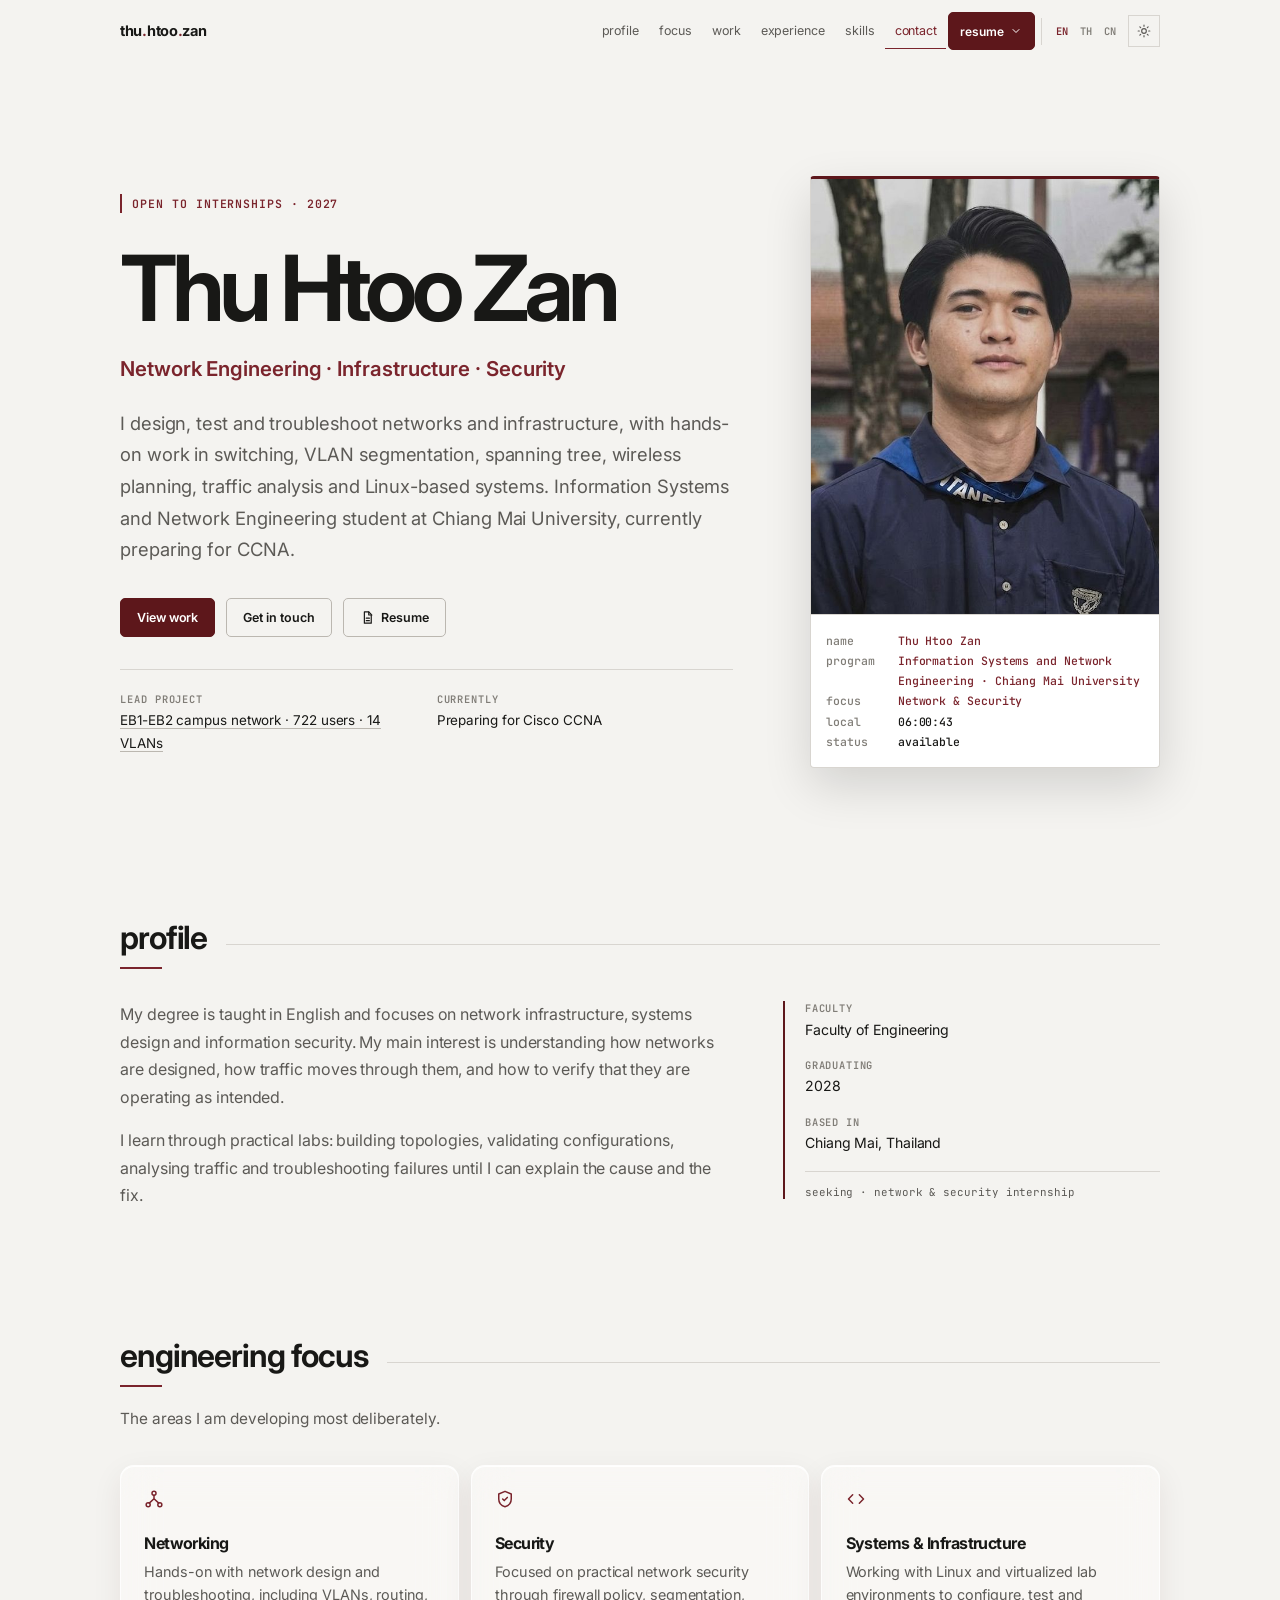
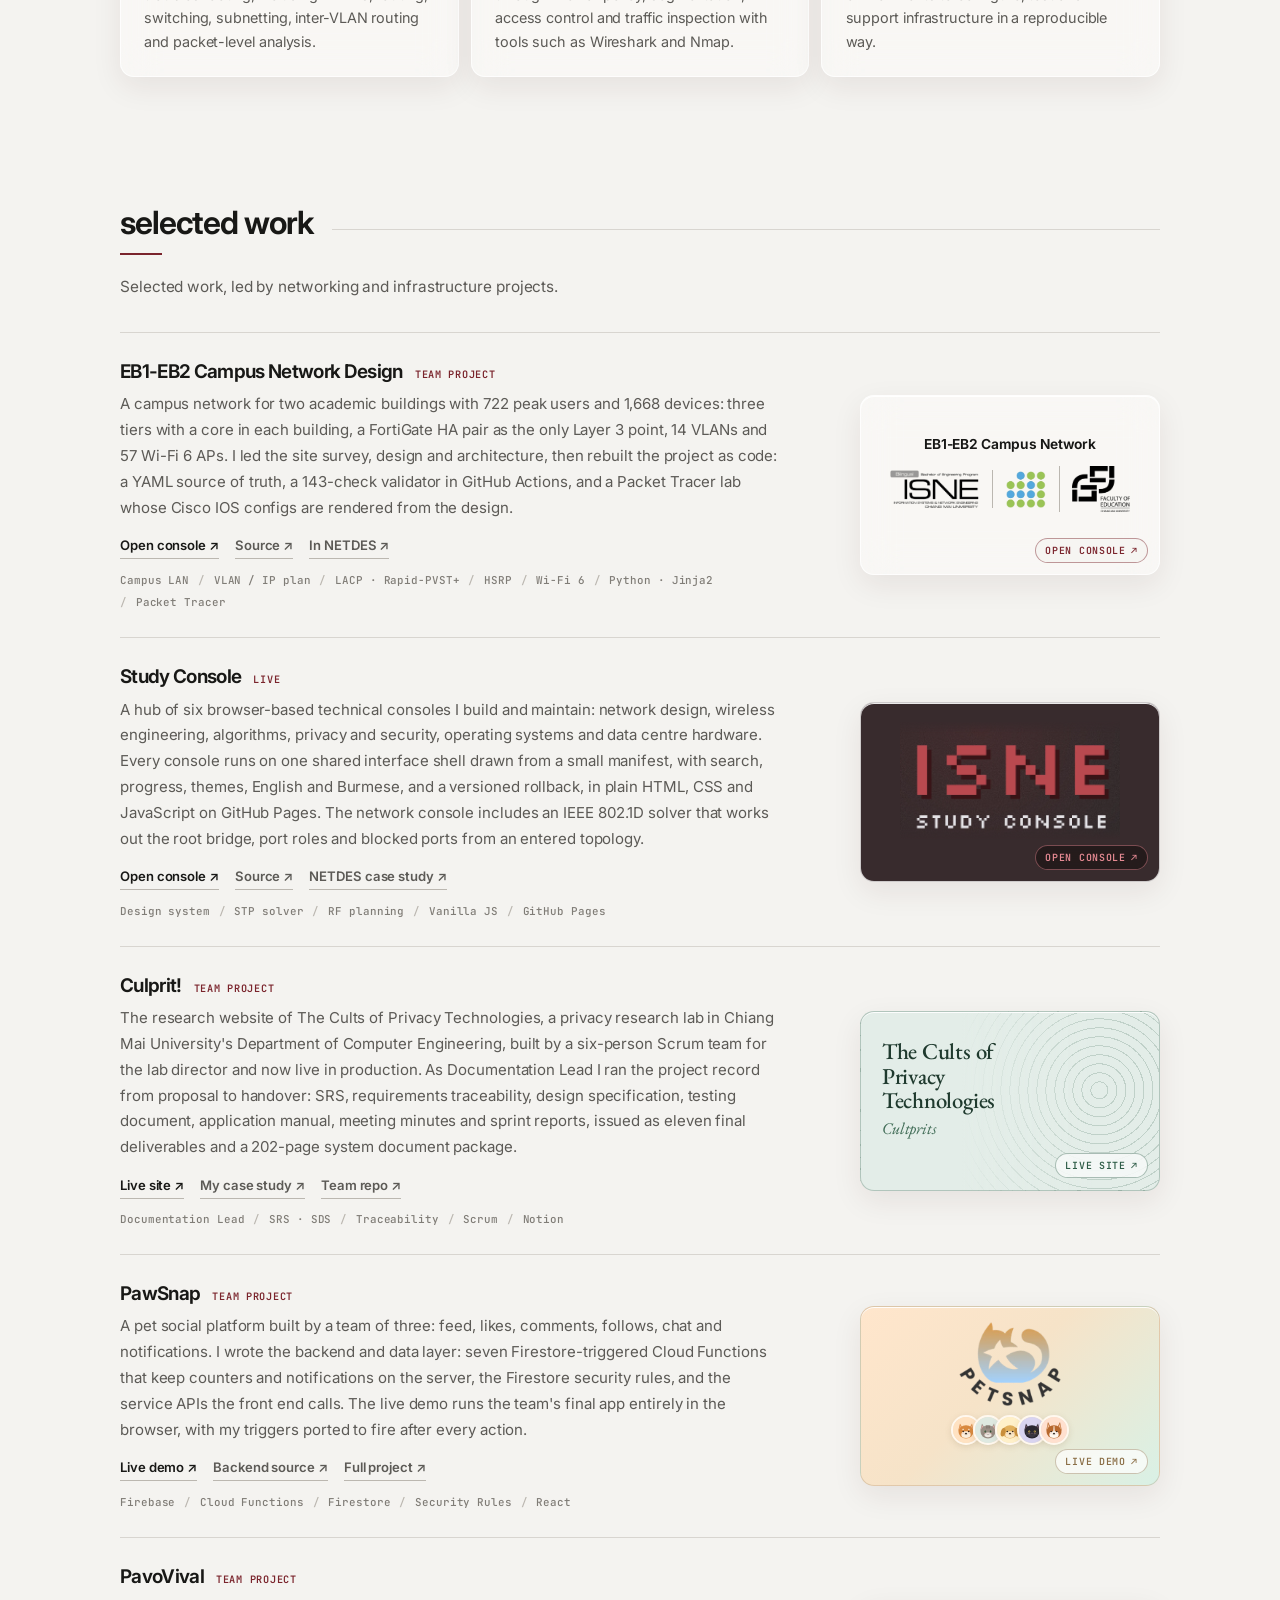
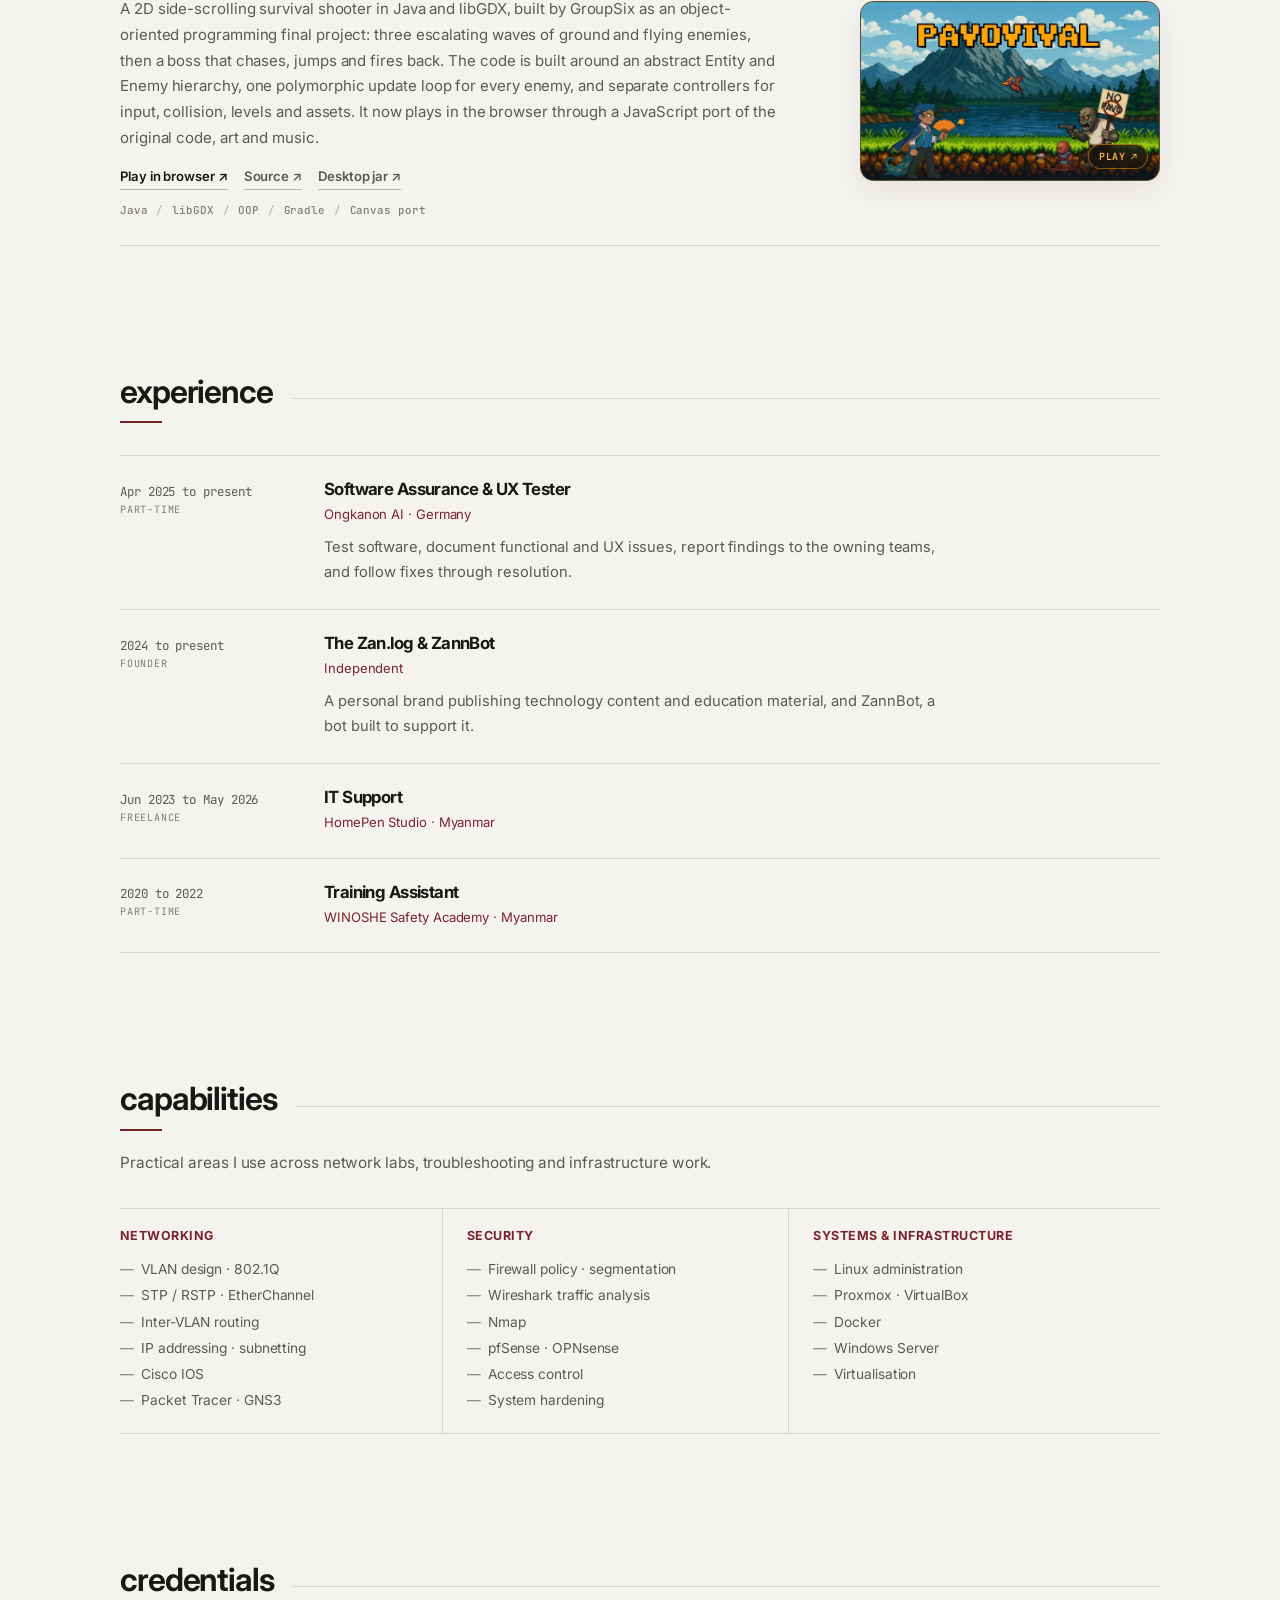
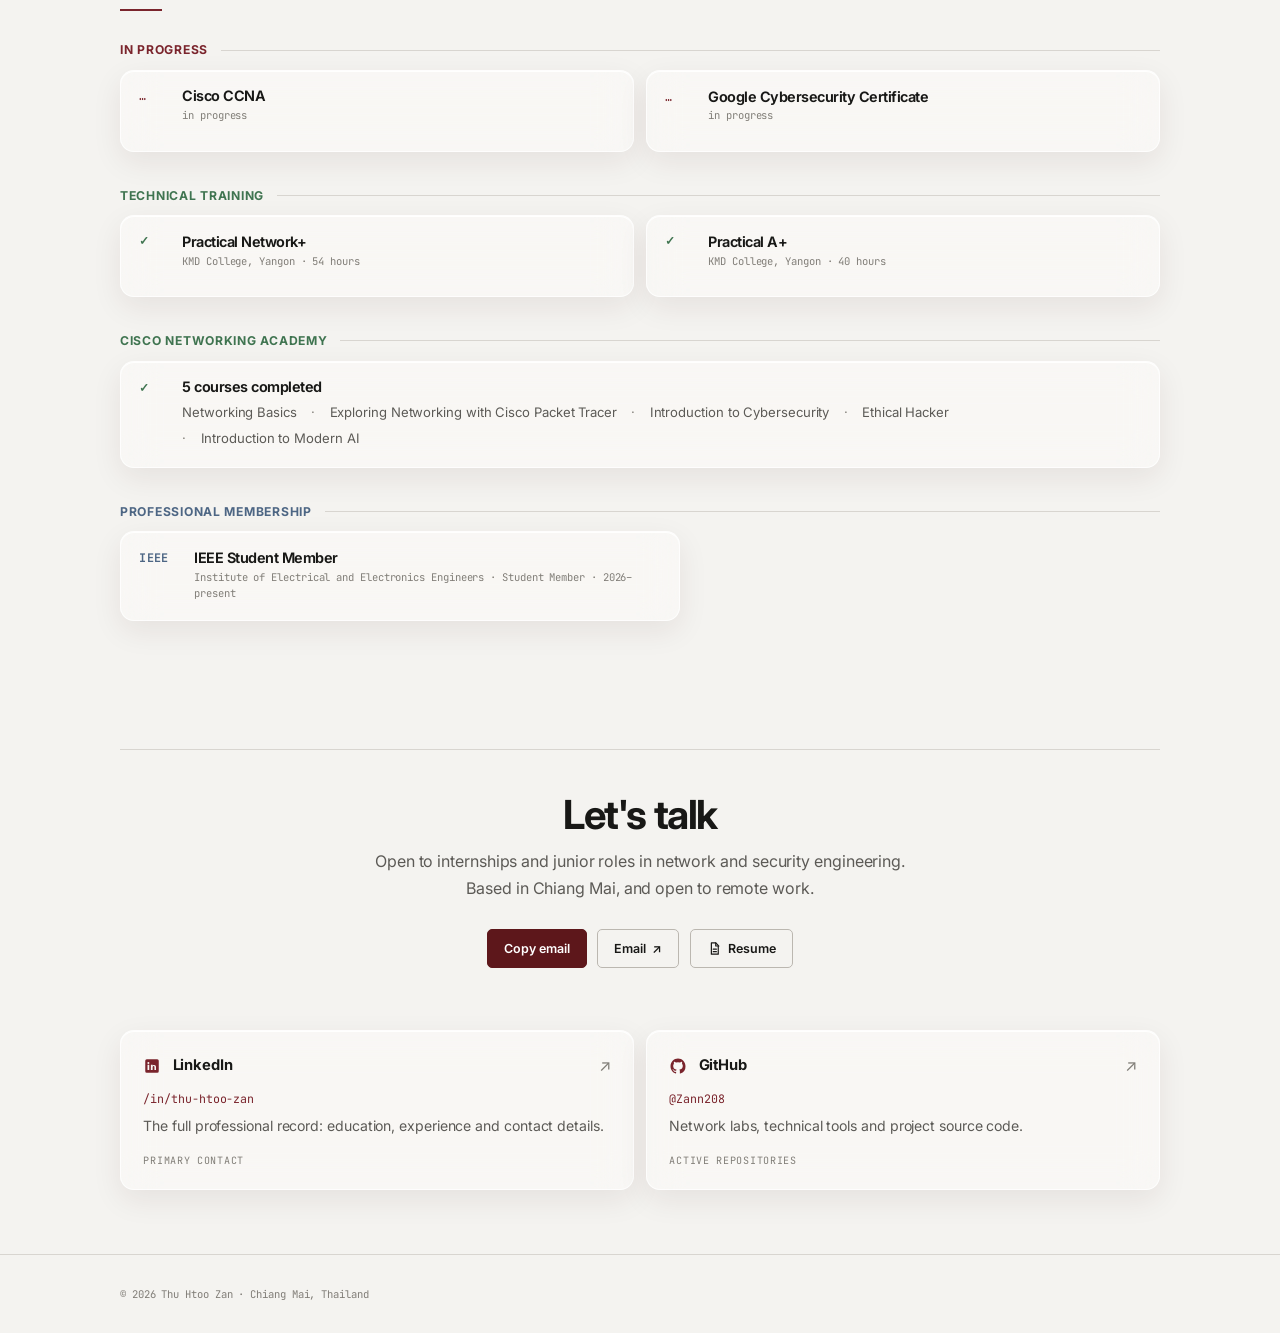
==== commit 4895ade0: "Glass nav that fills the status bar area; theme-colour follows the theme" ====
--- a/index.html
+++ b/index.html
@@ -2,12 +2,13 @@
 <html lang="en" data-theme="dark">
 <head>
 <meta charset="utf-8">
-<meta name="viewport" content="width=device-width, initial-scale=1">
+<meta name="viewport" content="width=device-width, initial-scale=1, viewport-fit=cover">
 
 <title>Thu Htoo Zan — Network Engineering &amp; Infrastructure</title>
 <meta name="description" content="Thu Htoo Zan — Information Systems &amp; Network Engineering student at Chiang Mai University focused on network design, infrastructure, troubleshooting and security. Open to internships.">
 <meta name="author" content="Thu Htoo Zan">
 <meta name="theme-color" content="#080808">
+<meta name="color-scheme" content="dark light">
 
 <meta property="og:type" content="profile">
 <meta property="og:title" content="Thu Htoo Zan — Network Engineering &amp; Infrastructure">
@@ -367,6 +368,13 @@
 @keyframes pf-drift-c{to{transform:translate3d(-10vmax,-10vmax,0) scale(1.15)}}
 @media(prefers-reduced-motion:reduce){.pf-field,.pf-field i{animation:none}}
 @media print{.pf-field{display:none}}
+/* NAV_V2: clear over the hero, frosted glass once scrolled; reaches under the status bar. */
+html{background:var(--bg)}
+nav{padding-top:env(safe-area-inset-top,0px);background:transparent;border-bottom:1px solid transparent;-webkit-backdrop-filter:none;backdrop-filter:none;transition:background .25s,border-color .25s,box-shadow .25s}
+nav.scrolled{background:color-mix(in srgb,var(--bg) 58%,transparent);-webkit-backdrop-filter:blur(18px) saturate(150%);backdrop-filter:blur(18px) saturate(150%);border-bottom-color:color-mix(in srgb,var(--line) 80%,transparent);box-shadow:0 10px 30px rgba(0,0,0,.18)}
+[data-theme="light"] nav.scrolled{box-shadow:0 8px 24px rgba(60,30,30,.07)}
+@supports not ((backdrop-filter:blur(1px)) or (-webkit-backdrop-filter:blur(1px))){nav.scrolled{background:var(--bg)}}
+@media print{nav{position:static}}
 /* GLASS_V1: credential and connect entries as low-opacity frosted glass over the field. */
 :root{--glass:rgba(255,255,255,.035);--glass-hi:rgba(255,255,255,.06);--glass-line:rgba(255,255,255,.08);--glass-edge:rgba(255,255,255,.07);--glass-shadow:0 10px 30px rgba(0,0,0,.22)}
 [data-theme="light"]{--glass:rgba(255,255,255,.38);--glass-hi:rgba(255,255,255,.55);--glass-line:rgba(255,255,255,.75);--glass-edge:rgba(255,255,255,.9);--glass-shadow:0 10px 30px rgba(60,30,30,.08)}
@@ -1208,5 +1216,15 @@
   document.documentElement.addEventListener('pointerleave',function(){spot.classList.remove('is-on')});
 })();
 </script>
+<script>
+(function(){
+  var nav=document.querySelector('nav'), meta=document.querySelector('meta[name="theme-color"]'), root=document.documentElement;
+  function onScroll(){ if(nav) nav.classList.toggle('scrolled', window.scrollY>8); }
+  function syncMeta(){ if(meta) meta.setAttribute('content', getComputedStyle(root).getPropertyValue('--bg').trim()||'#080808'); }
+  addEventListener('scroll', onScroll, {passive:true}); onScroll();
+  try{ new MutationObserver(syncMeta).observe(root,{attributes:true,attributeFilter:['data-theme']}); }catch(e){}
+  syncMeta();
+})();
+</script>
 </body>
 </html>
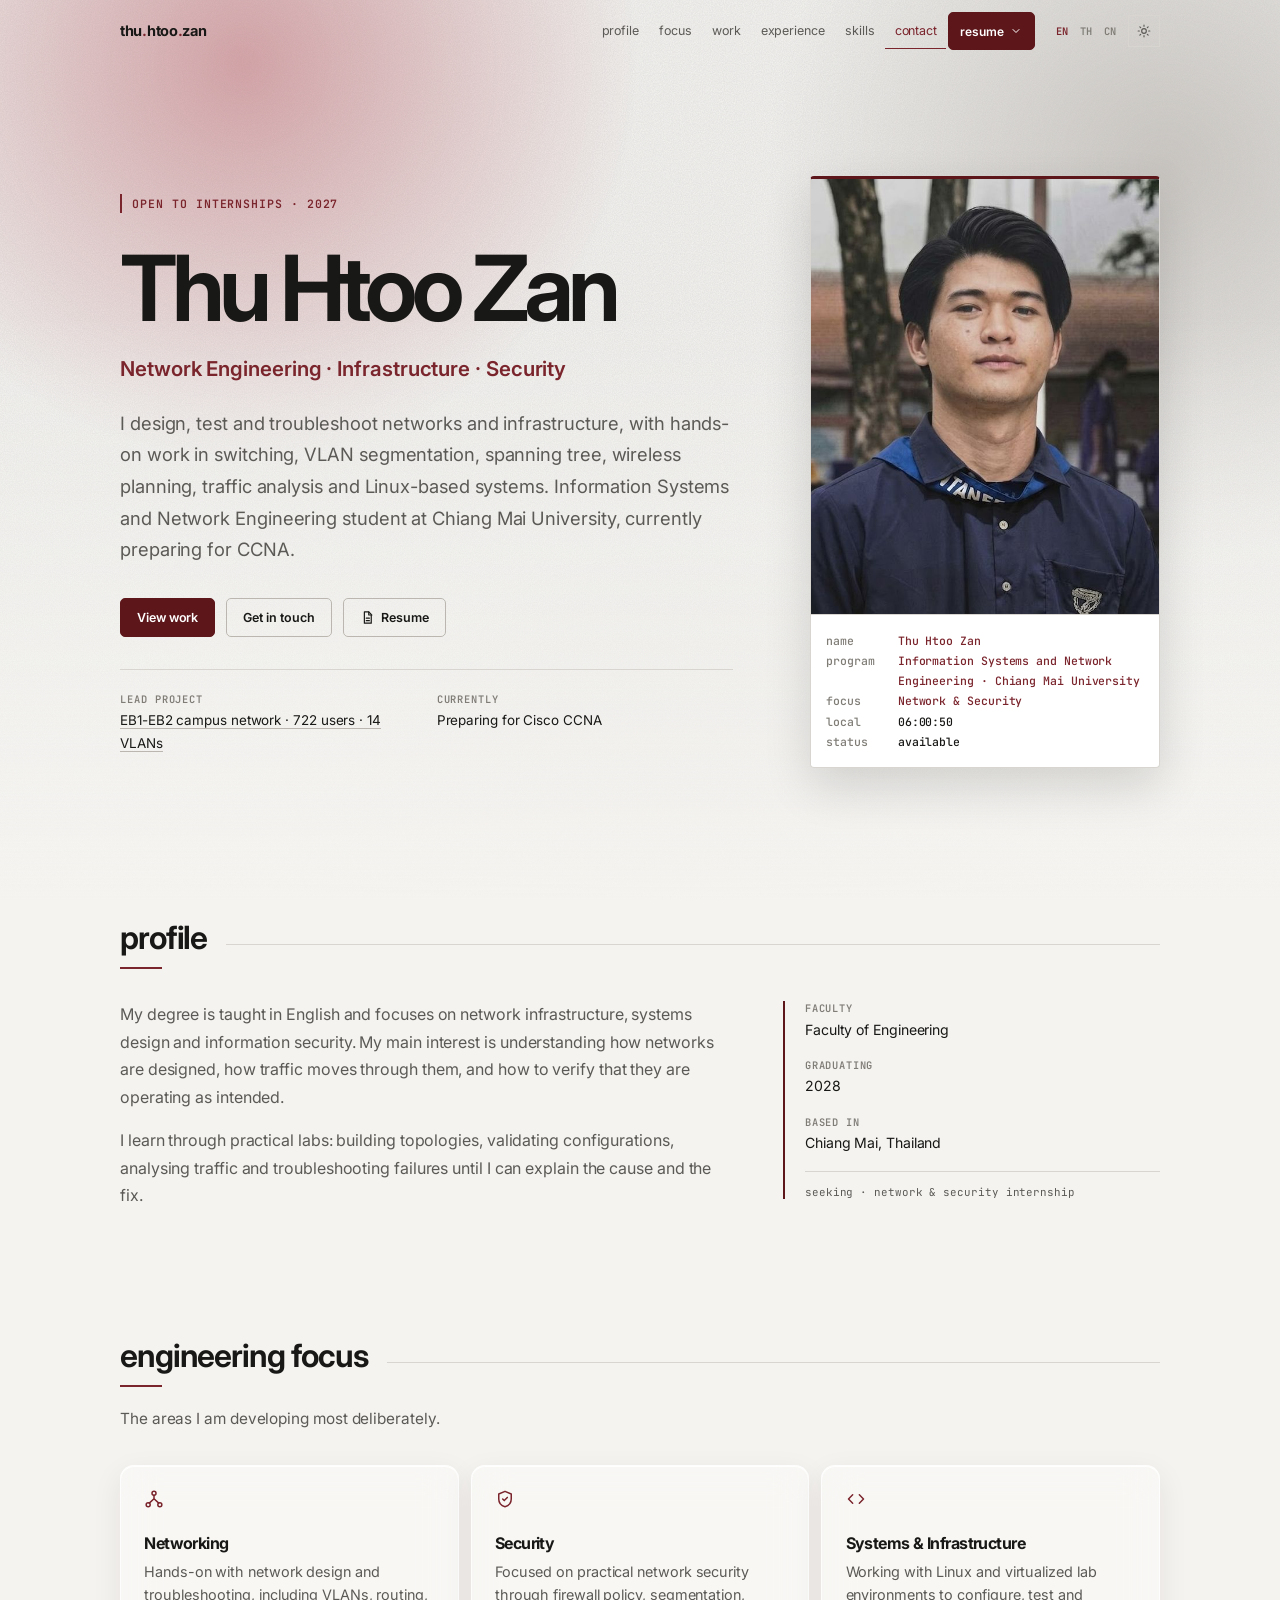
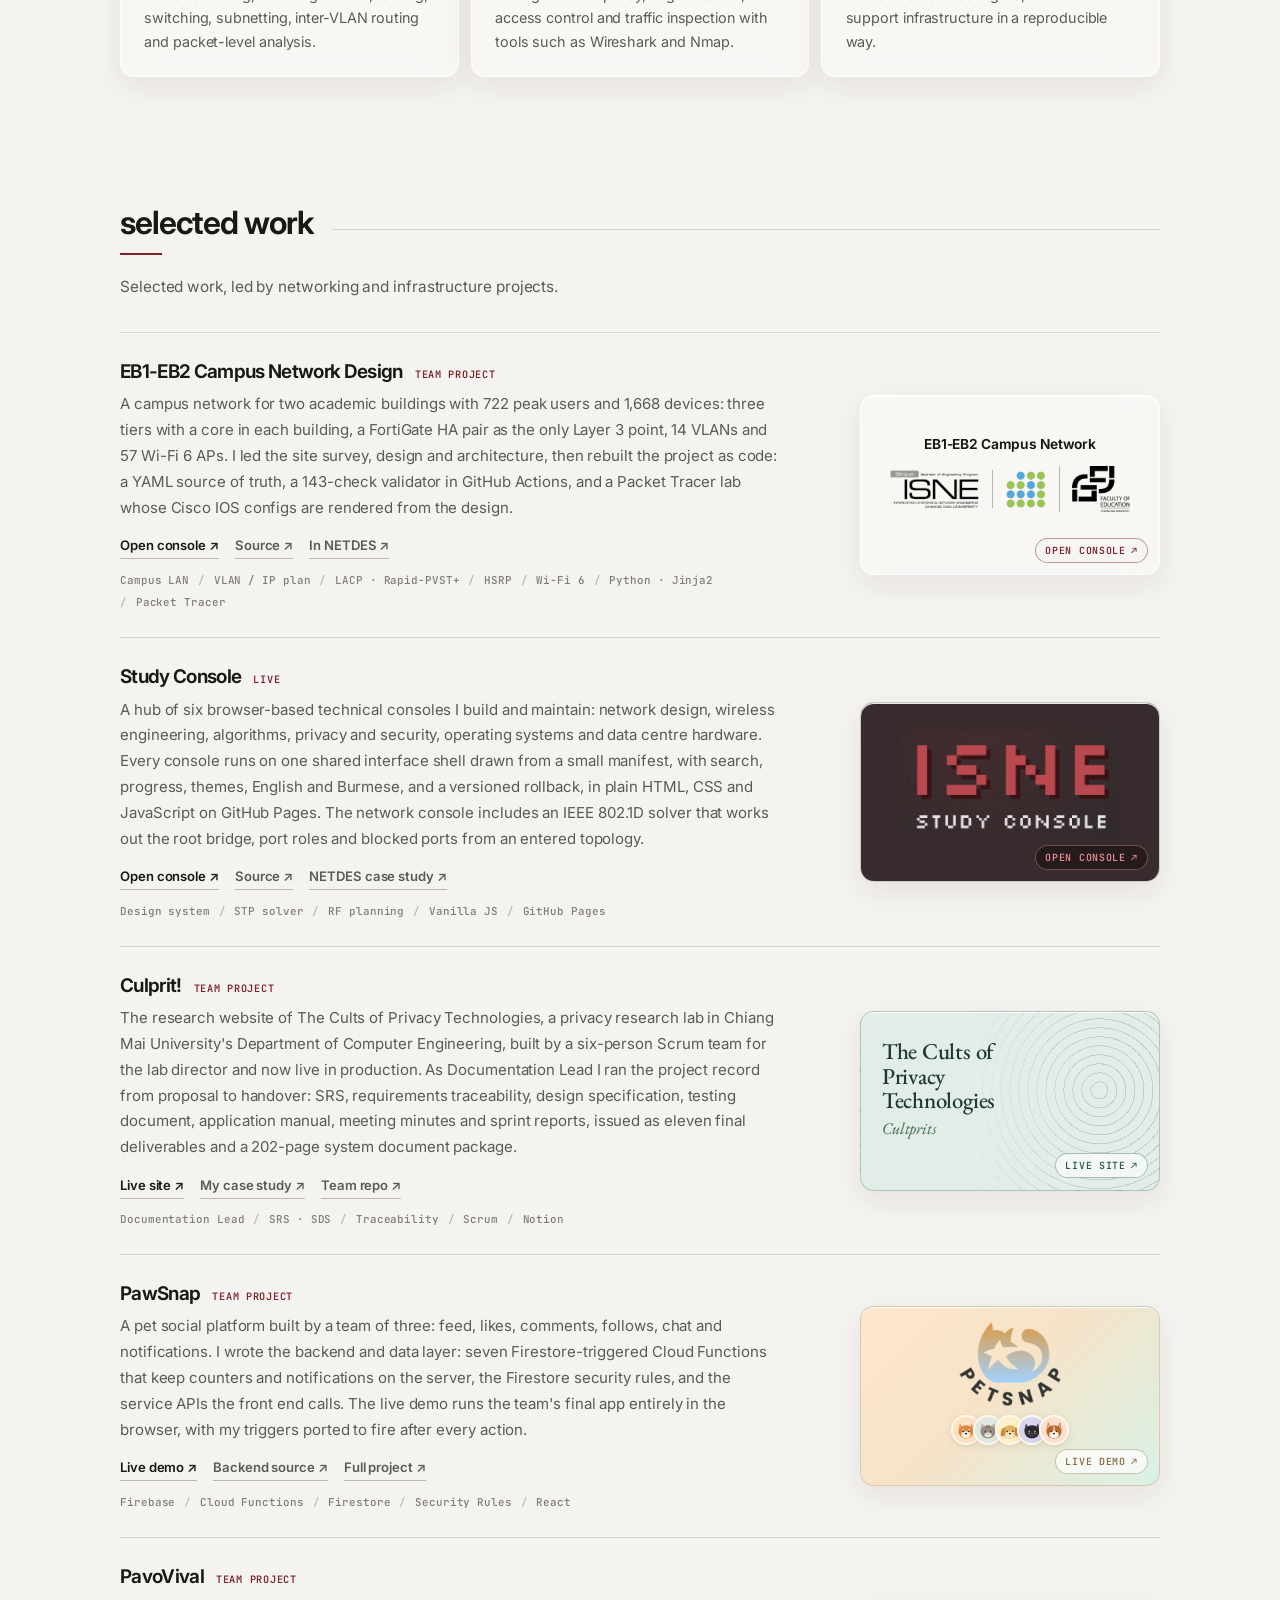
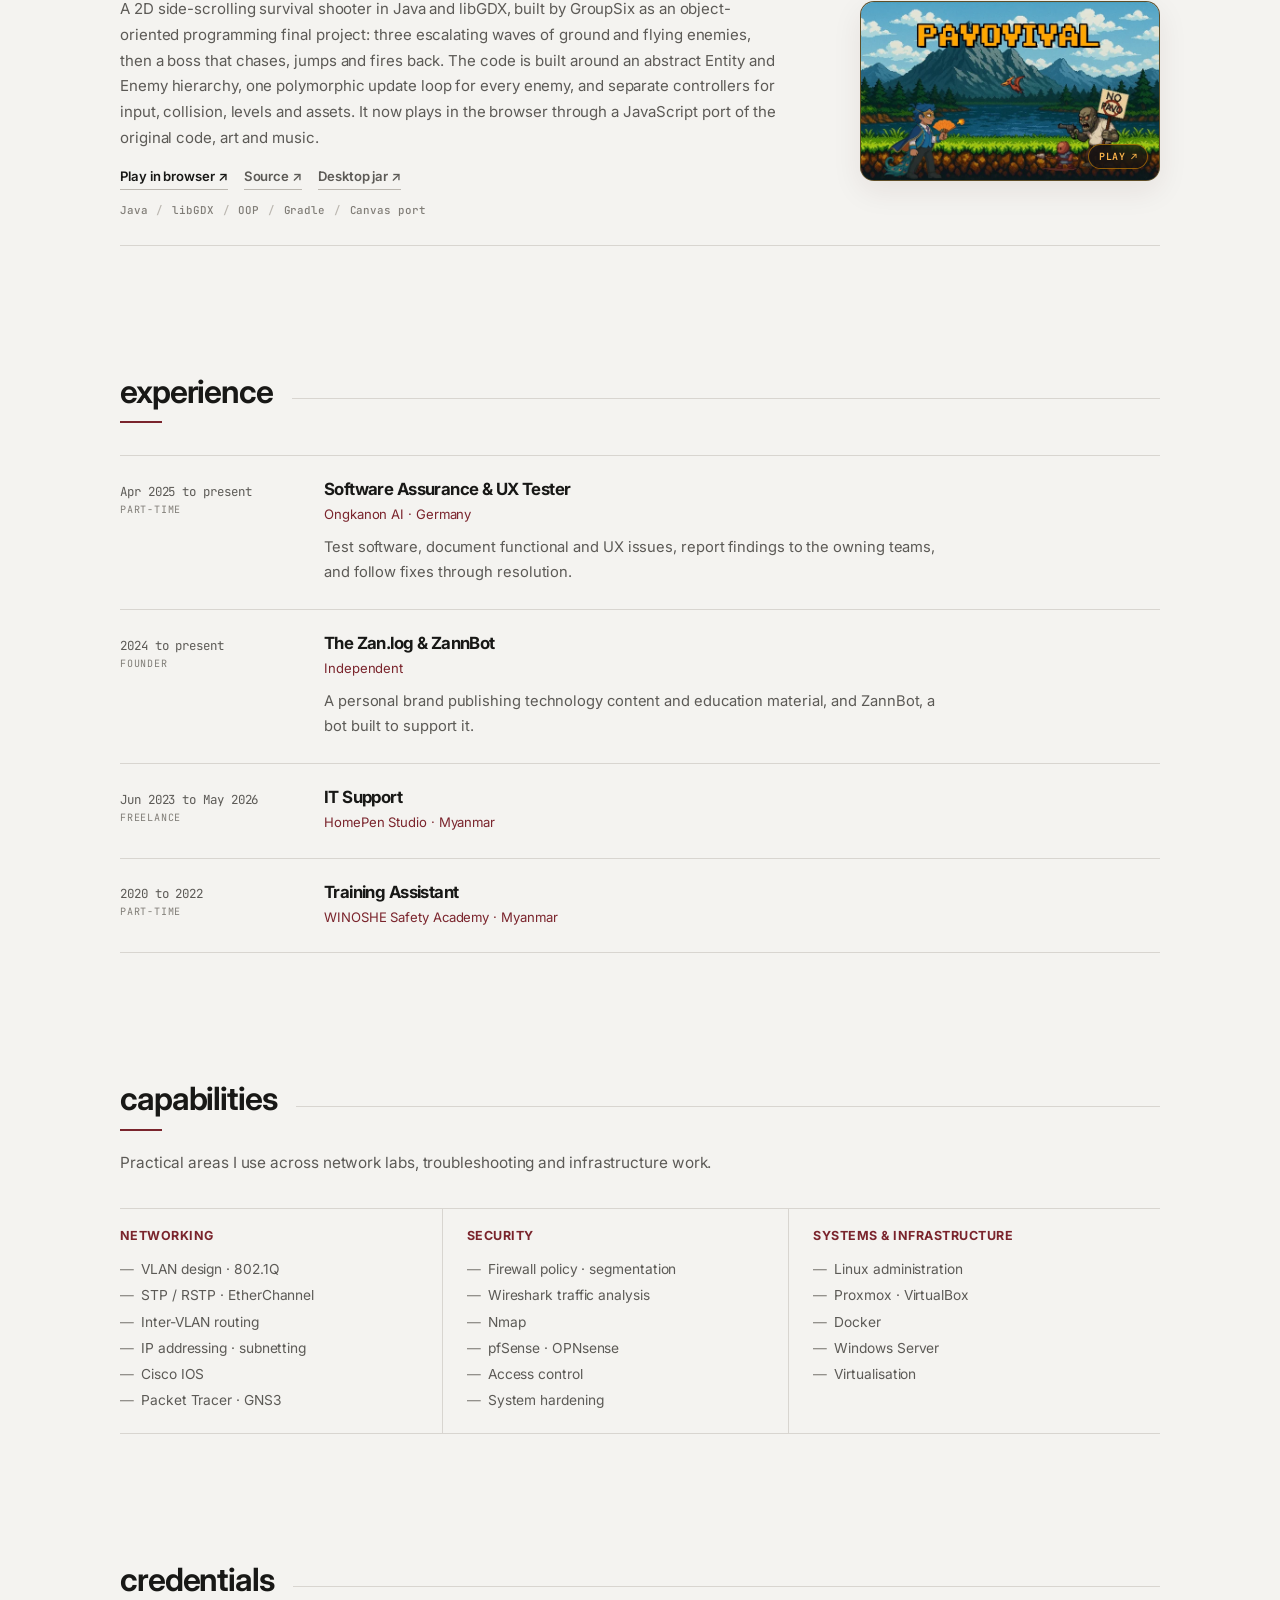
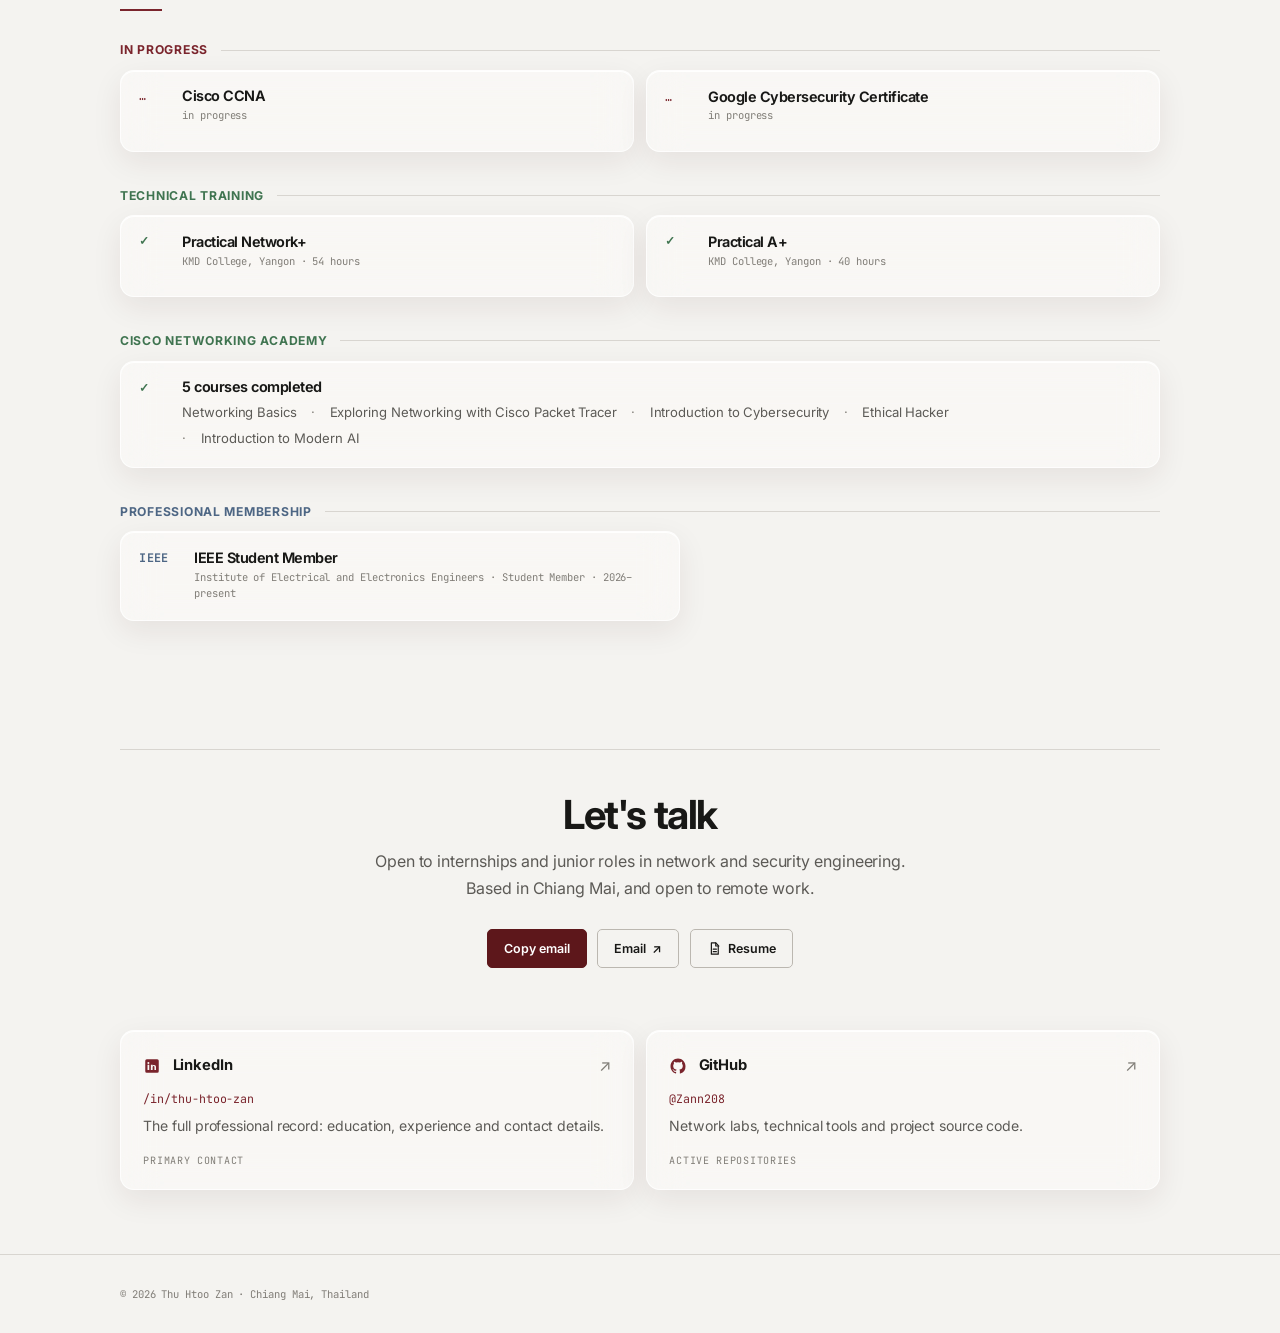
==== commit c7849f20: "Restore gradient field behind the page" ====
--- a/index.html
+++ b/index.html
@@ -369,7 +369,6 @@
 @media(prefers-reduced-motion:reduce){.pf-field,.pf-field i{animation:none}}
 @media print{.pf-field{display:none}}
 /* NAV_V2: clear over the hero, frosted glass once scrolled; reaches under the status bar. */
-html{background:var(--bg)}
 nav{padding-top:env(safe-area-inset-top,0px);background:transparent;border-bottom:1px solid transparent;-webkit-backdrop-filter:none;backdrop-filter:none;transition:background .25s,border-color .25s,box-shadow .25s}
 nav.scrolled{background:color-mix(in srgb,var(--bg) 58%,transparent);-webkit-backdrop-filter:blur(18px) saturate(150%);backdrop-filter:blur(18px) saturate(150%);border-bottom-color:color-mix(in srgb,var(--line) 80%,transparent);box-shadow:0 10px 30px rgba(0,0,0,.18)}
 [data-theme="light"] nav.scrolled{box-shadow:0 8px 24px rgba(60,30,30,.07)}
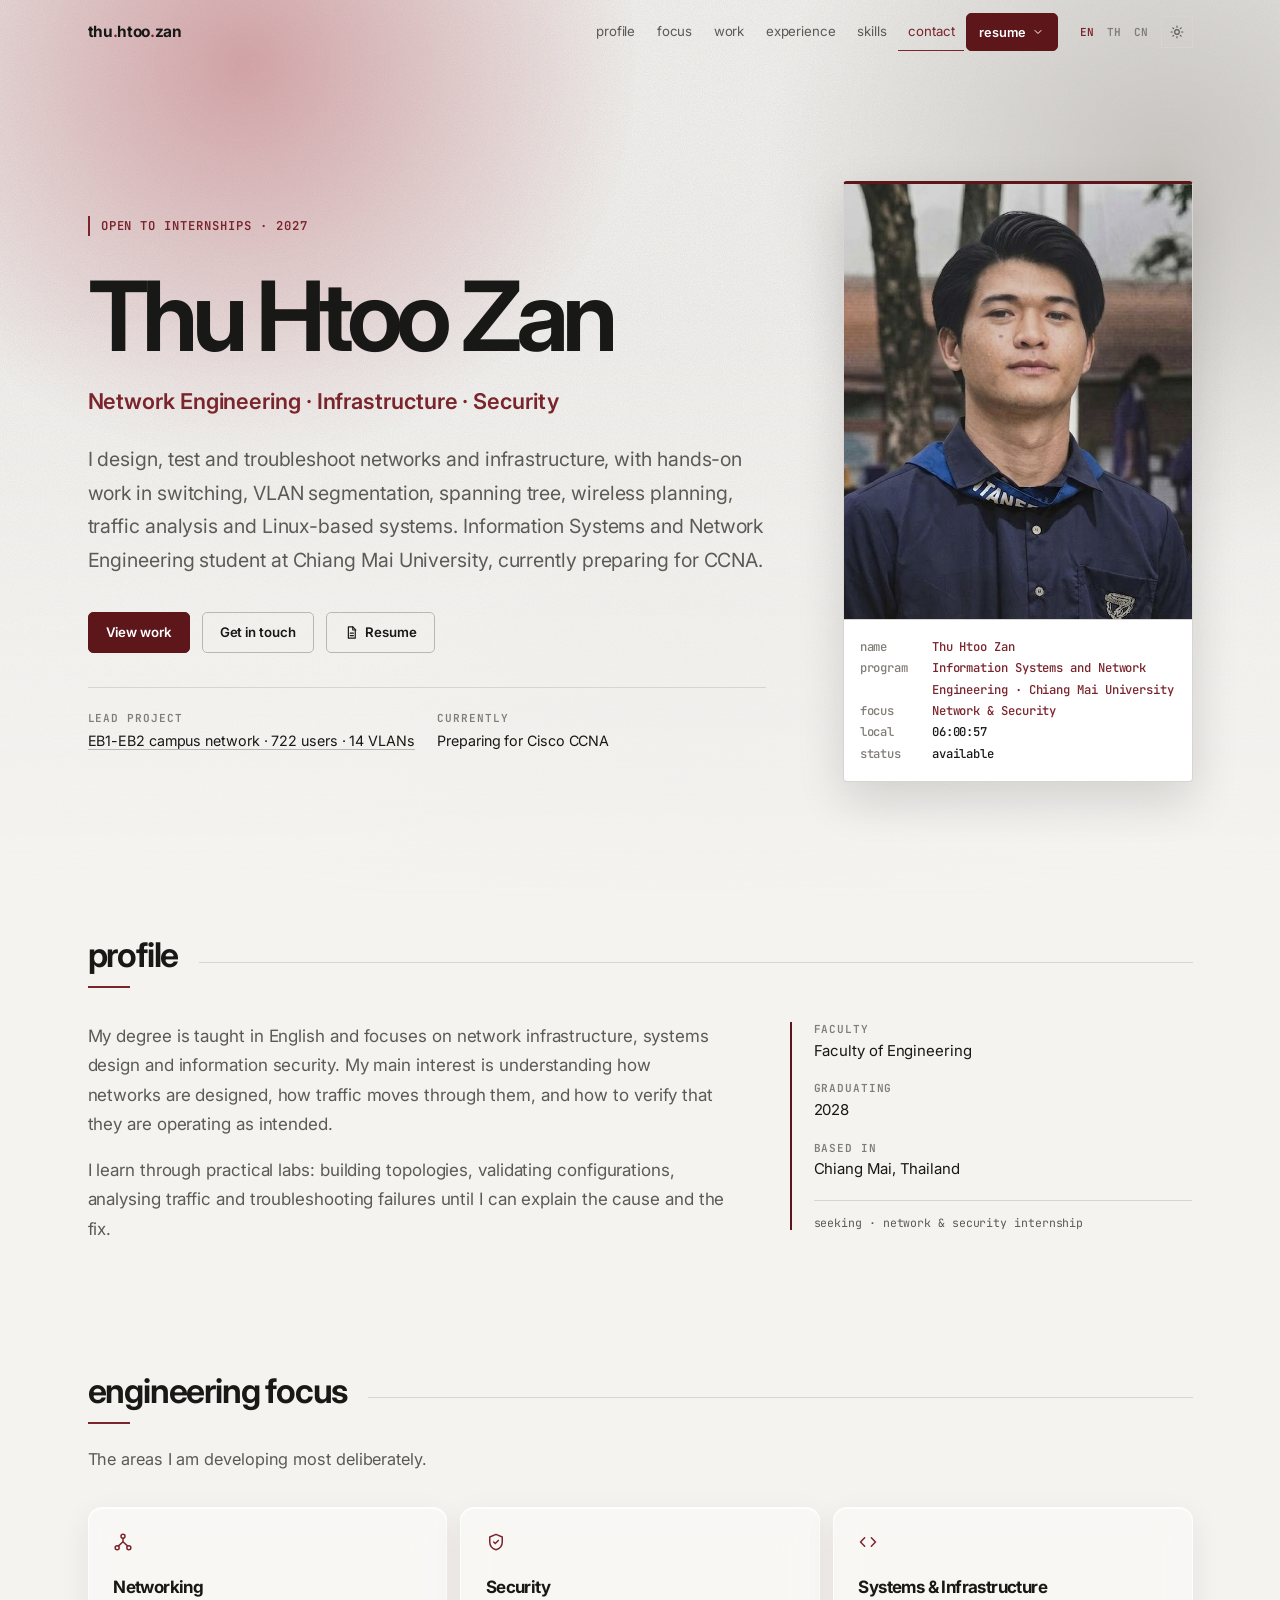
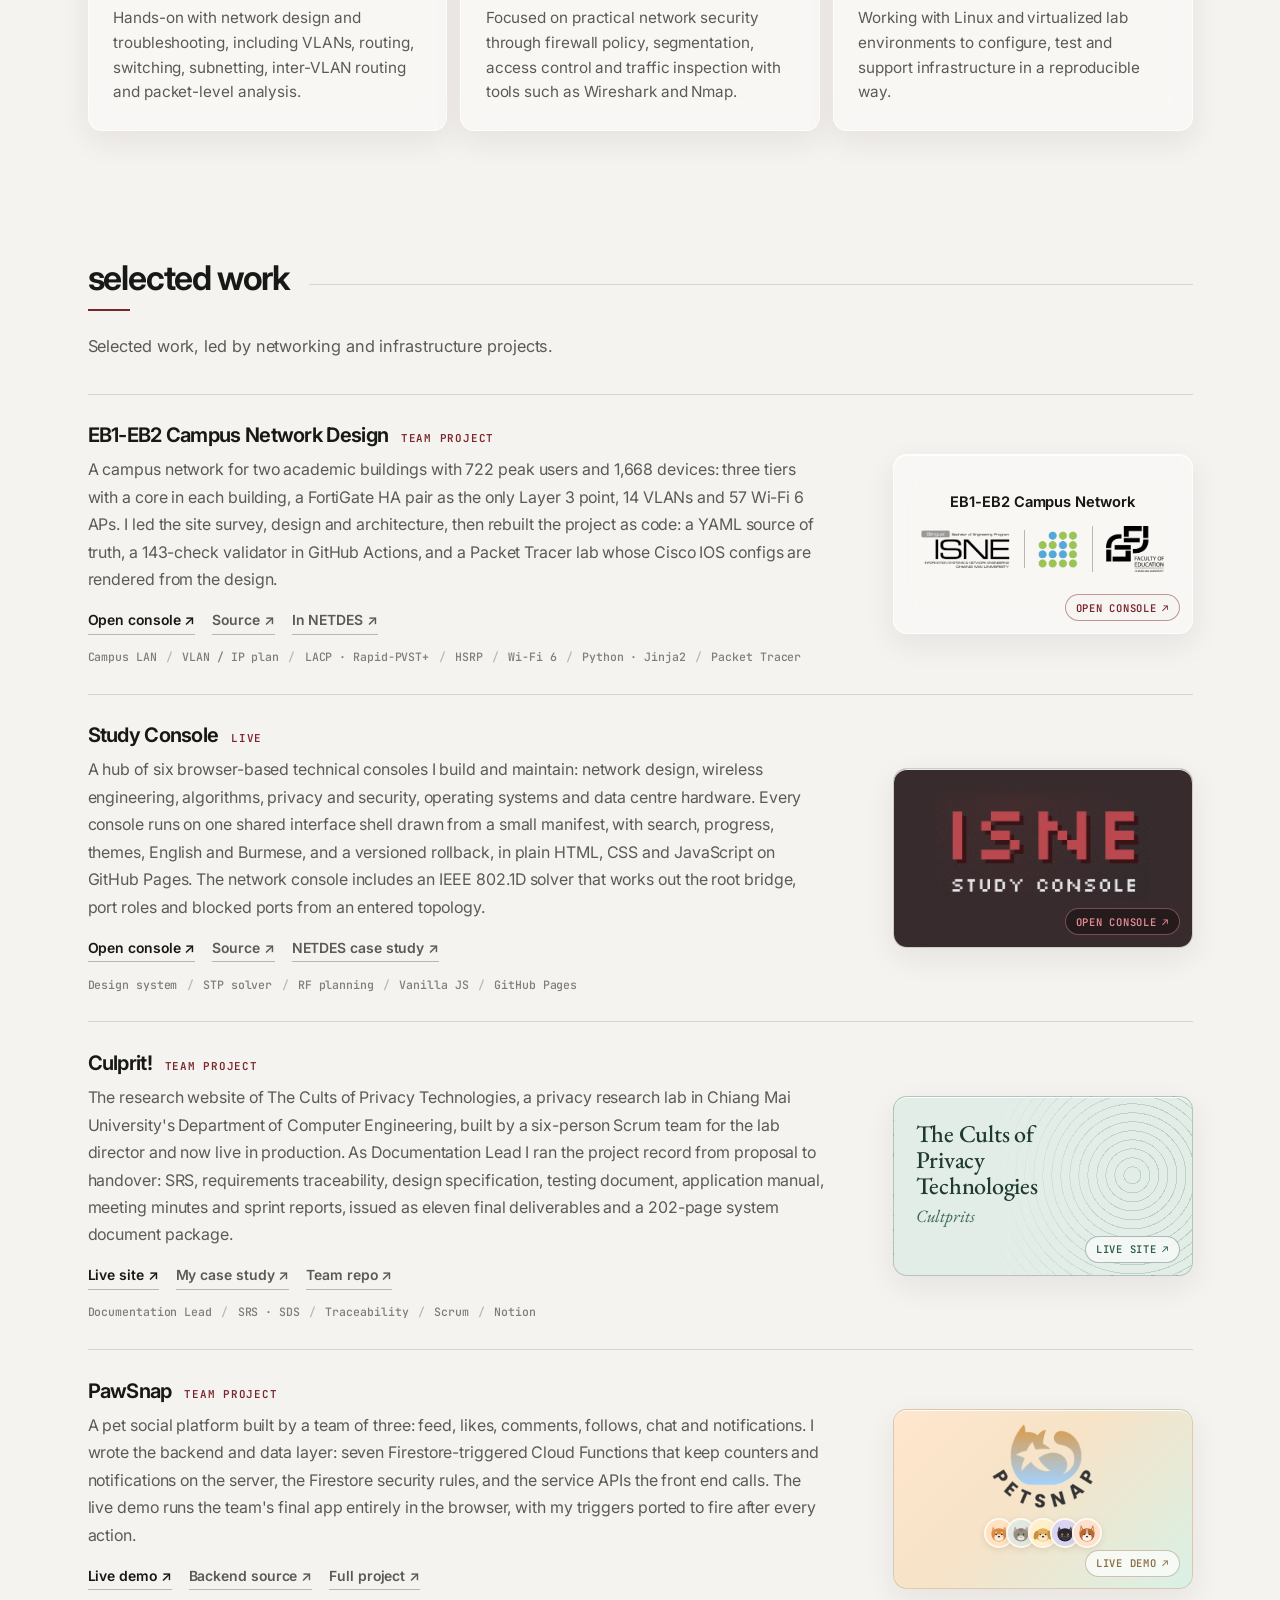
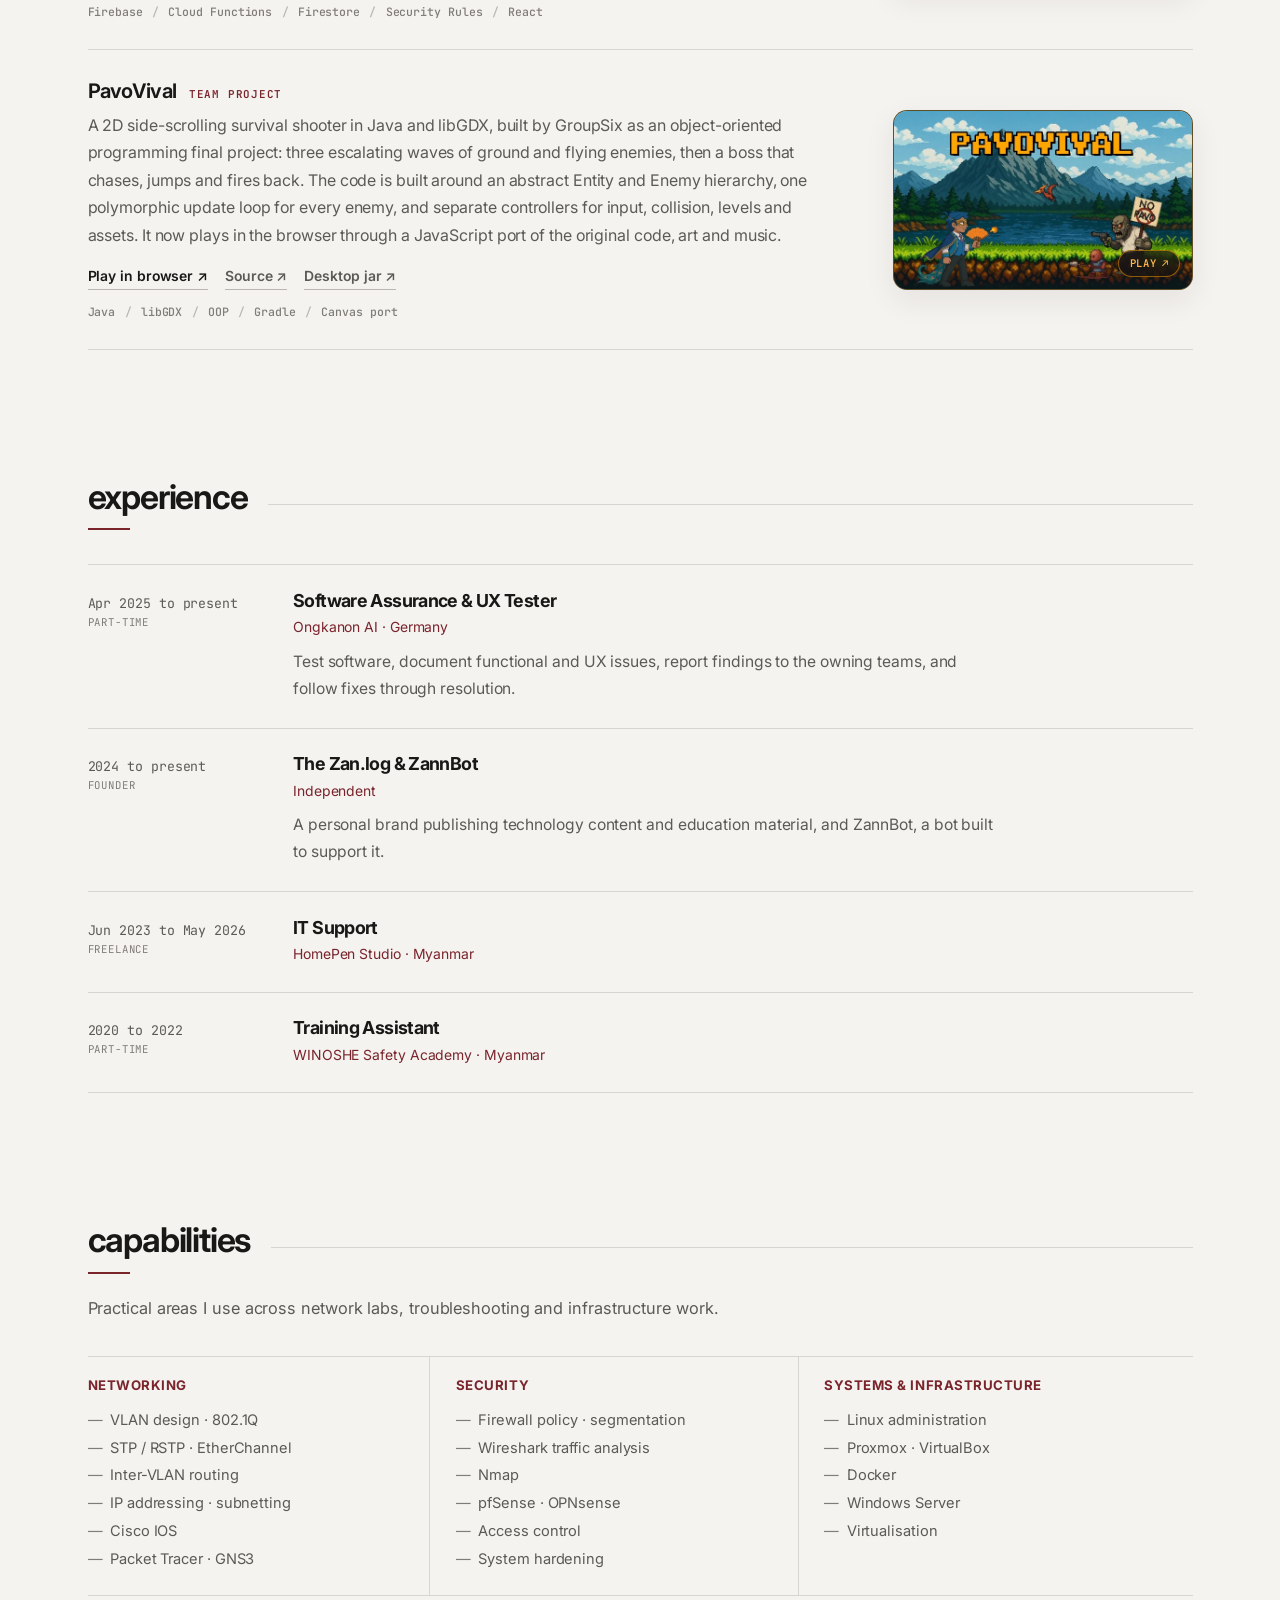
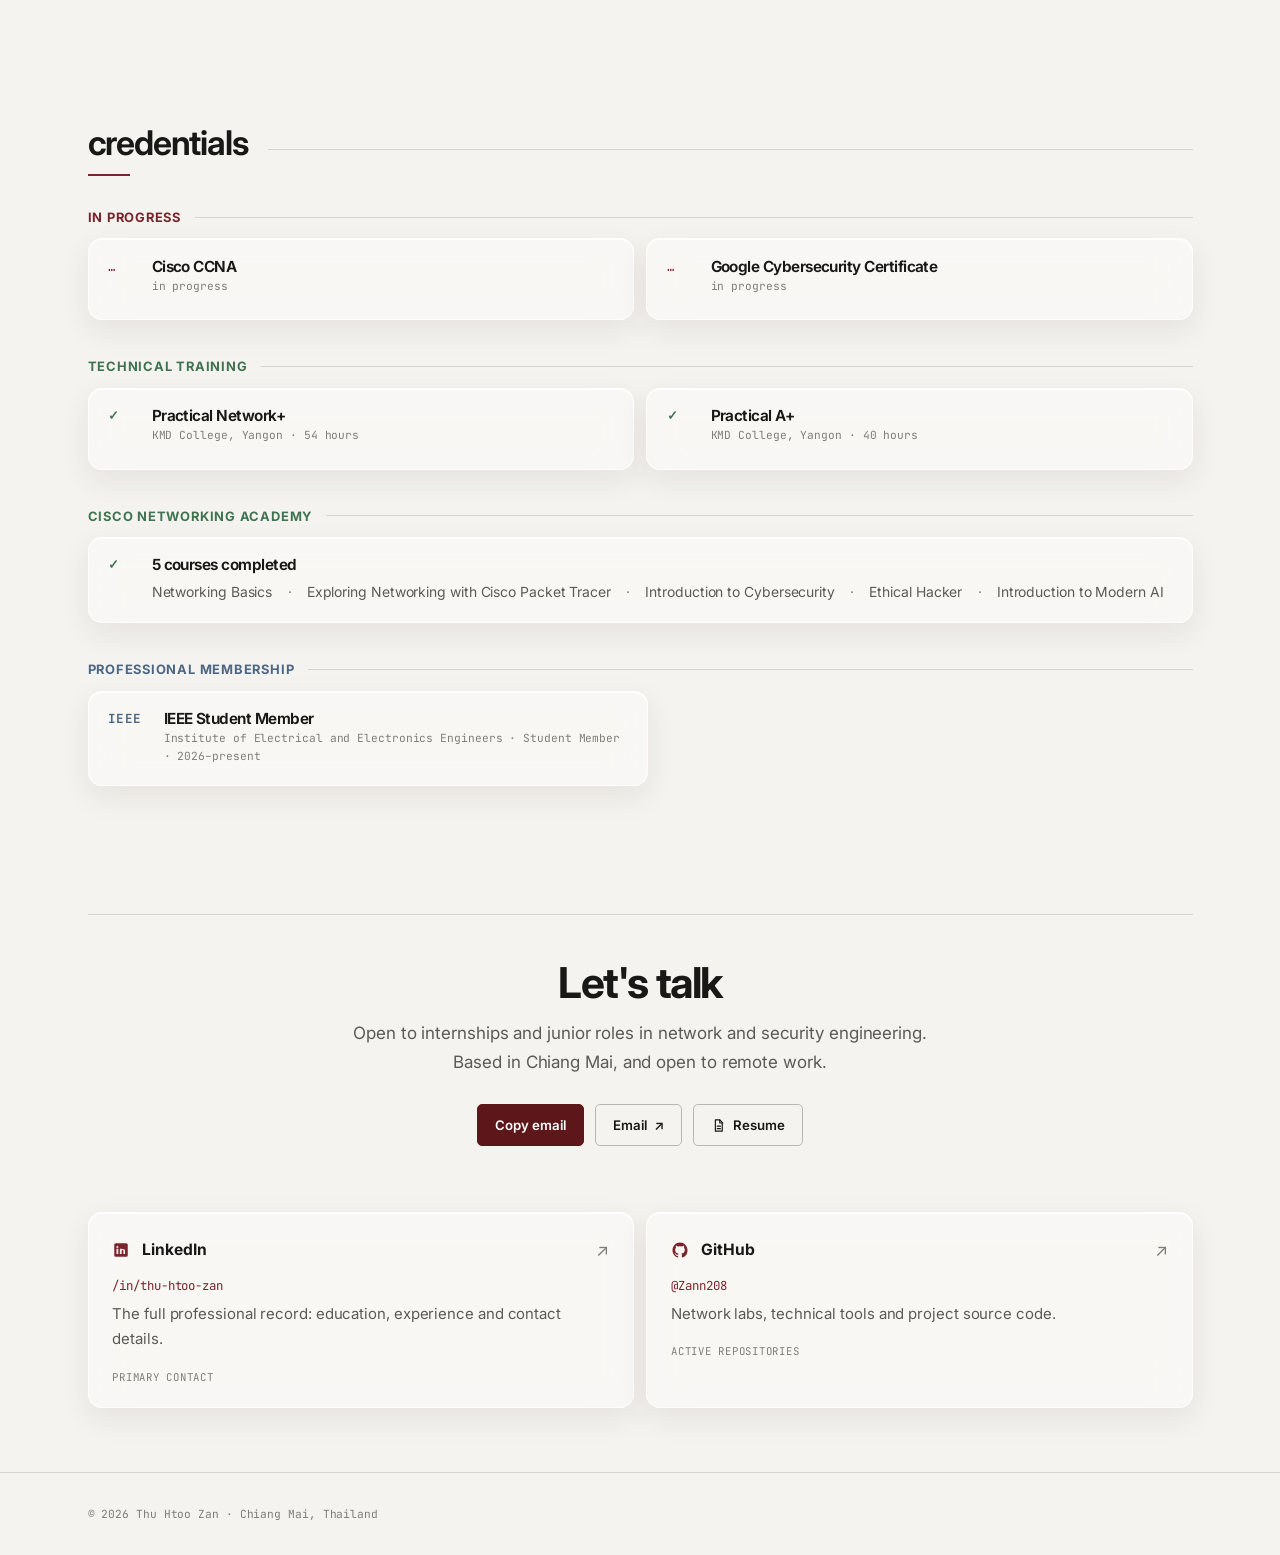
==== commit 4bf777ac: "Slightly larger type and layout on desktop" ====
--- a/index.html
+++ b/index.html
@@ -368,6 +368,12 @@
 @keyframes pf-drift-c{to{transform:translate3d(-10vmax,-10vmax,0) scale(1.15)}}
 @media(prefers-reduced-motion:reduce){.pf-field,.pf-field i{animation:none}}
 @media print{.pf-field{display:none}}
+/* SCALE_V1: slightly larger at desktop sizes (about 6%). Phones keep the default. */
+@media (min-width:900px){
+  html{font-size:106.25%}
+  :root{--max:1190px}
+  .proj.feat{grid-template-columns:minmax(0,1fr) 320px}
+}
 /* NAV_V2: clear over the hero, frosted glass once scrolled; reaches under the status bar. */
 nav{padding-top:env(safe-area-inset-top,0px);background:transparent;border-bottom:1px solid transparent;-webkit-backdrop-filter:none;backdrop-filter:none;transition:background .25s,border-color .25s,box-shadow .25s}
 nav.scrolled{background:color-mix(in srgb,var(--bg) 58%,transparent);-webkit-backdrop-filter:blur(18px) saturate(150%);backdrop-filter:blur(18px) saturate(150%);border-bottom-color:color-mix(in srgb,var(--line) 80%,transparent);box-shadow:0 10px 30px rgba(0,0,0,.18)}
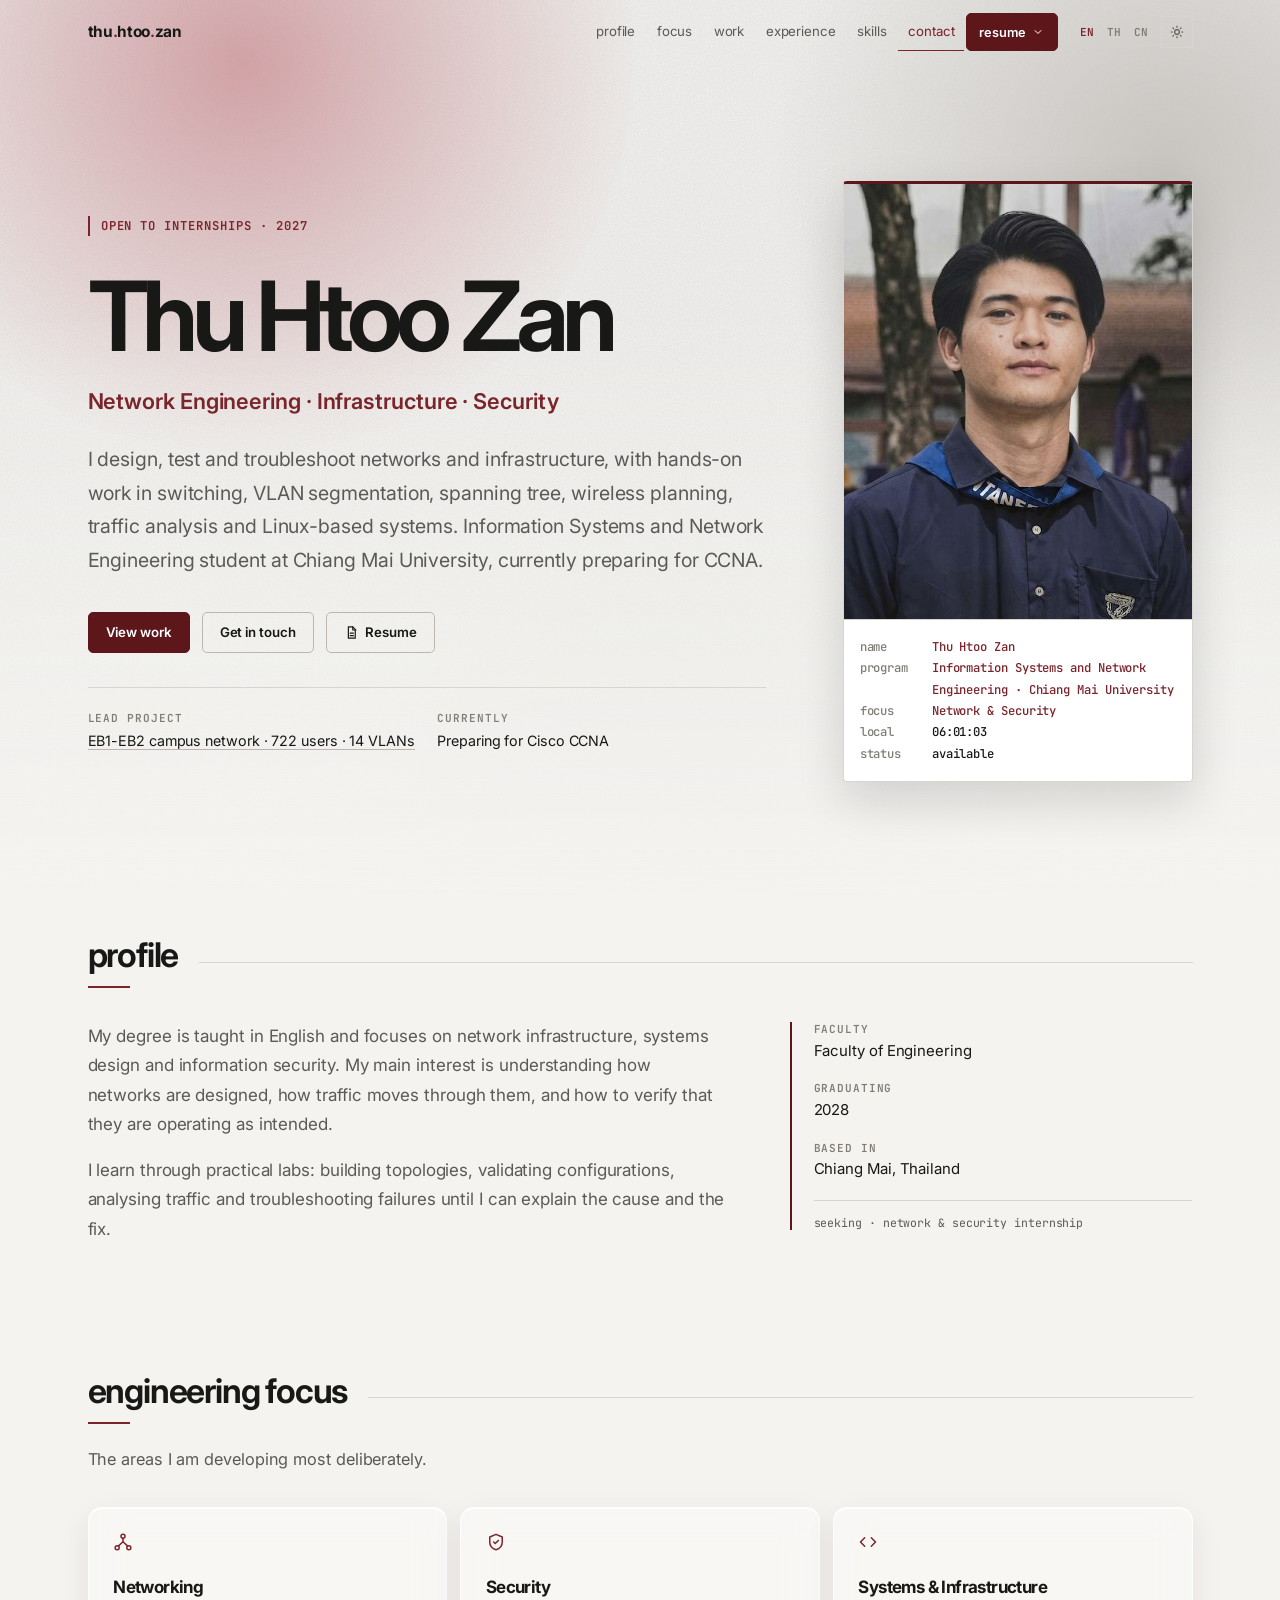
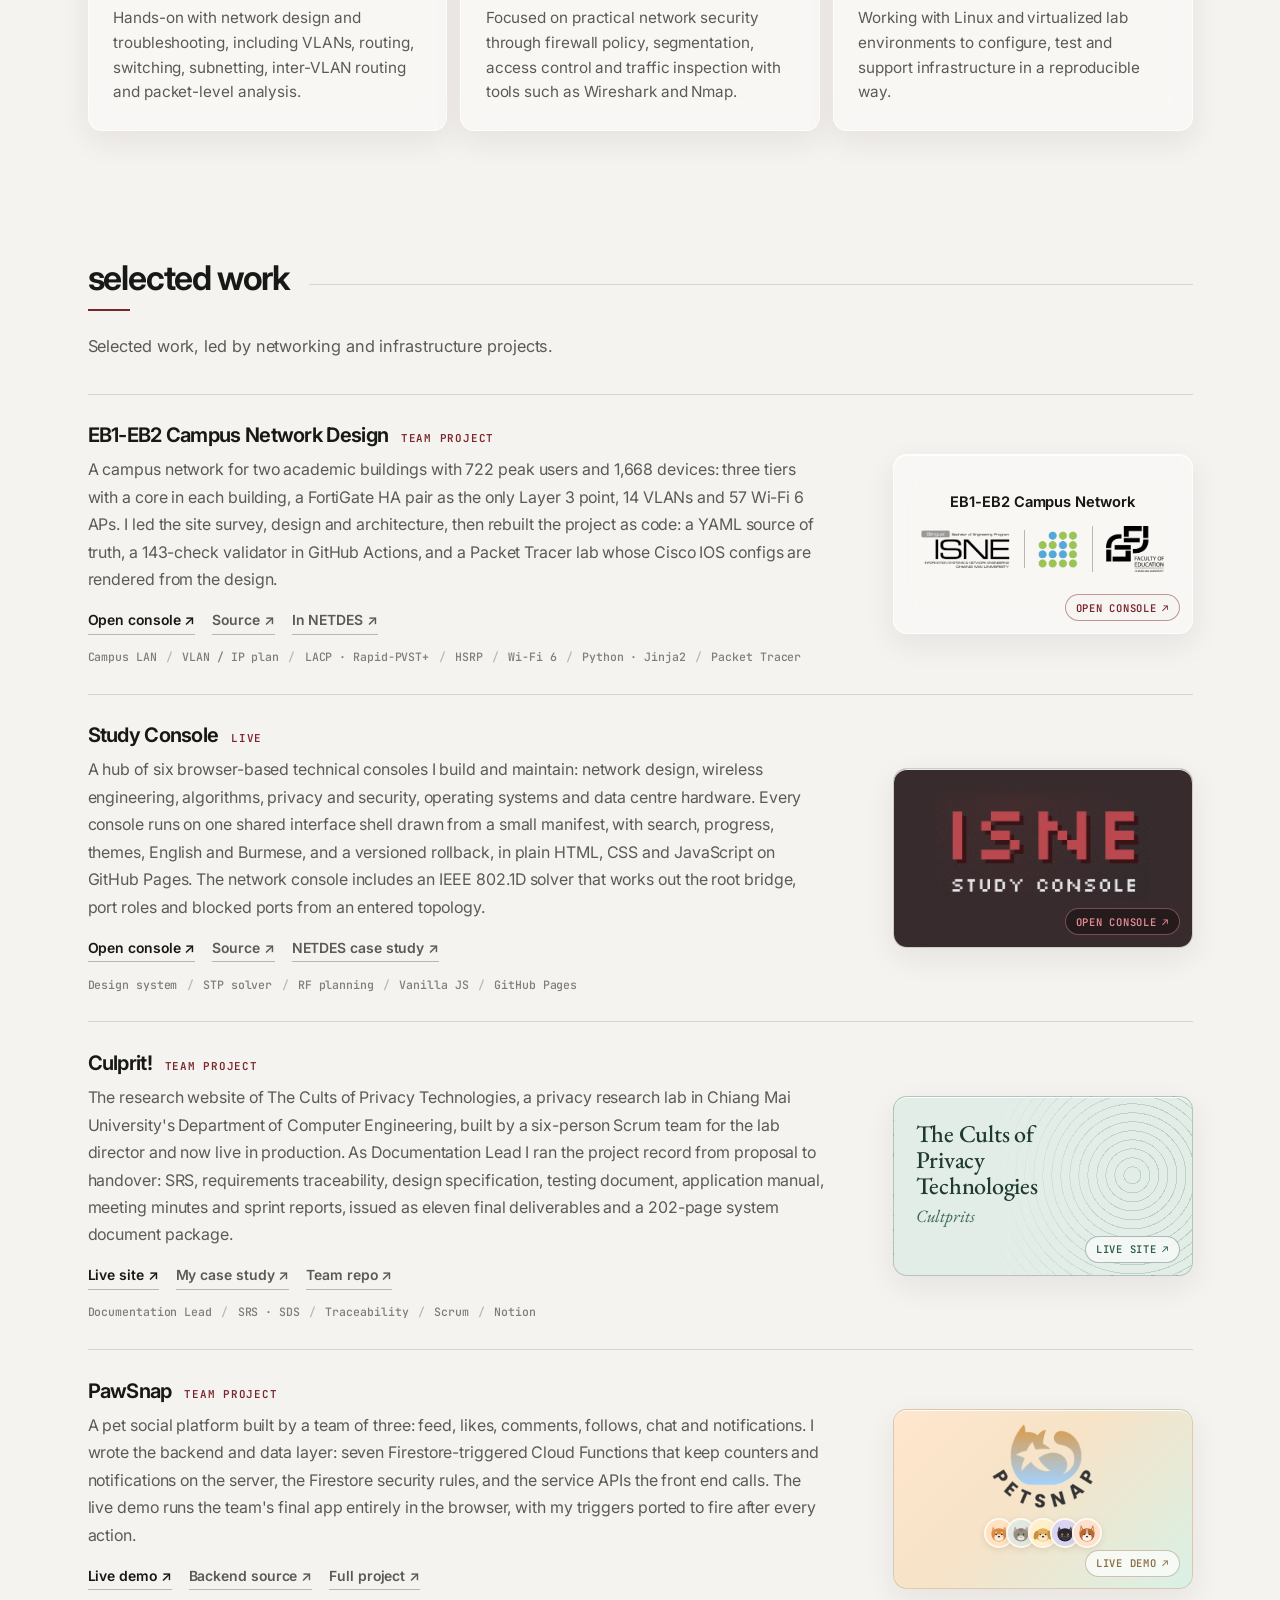
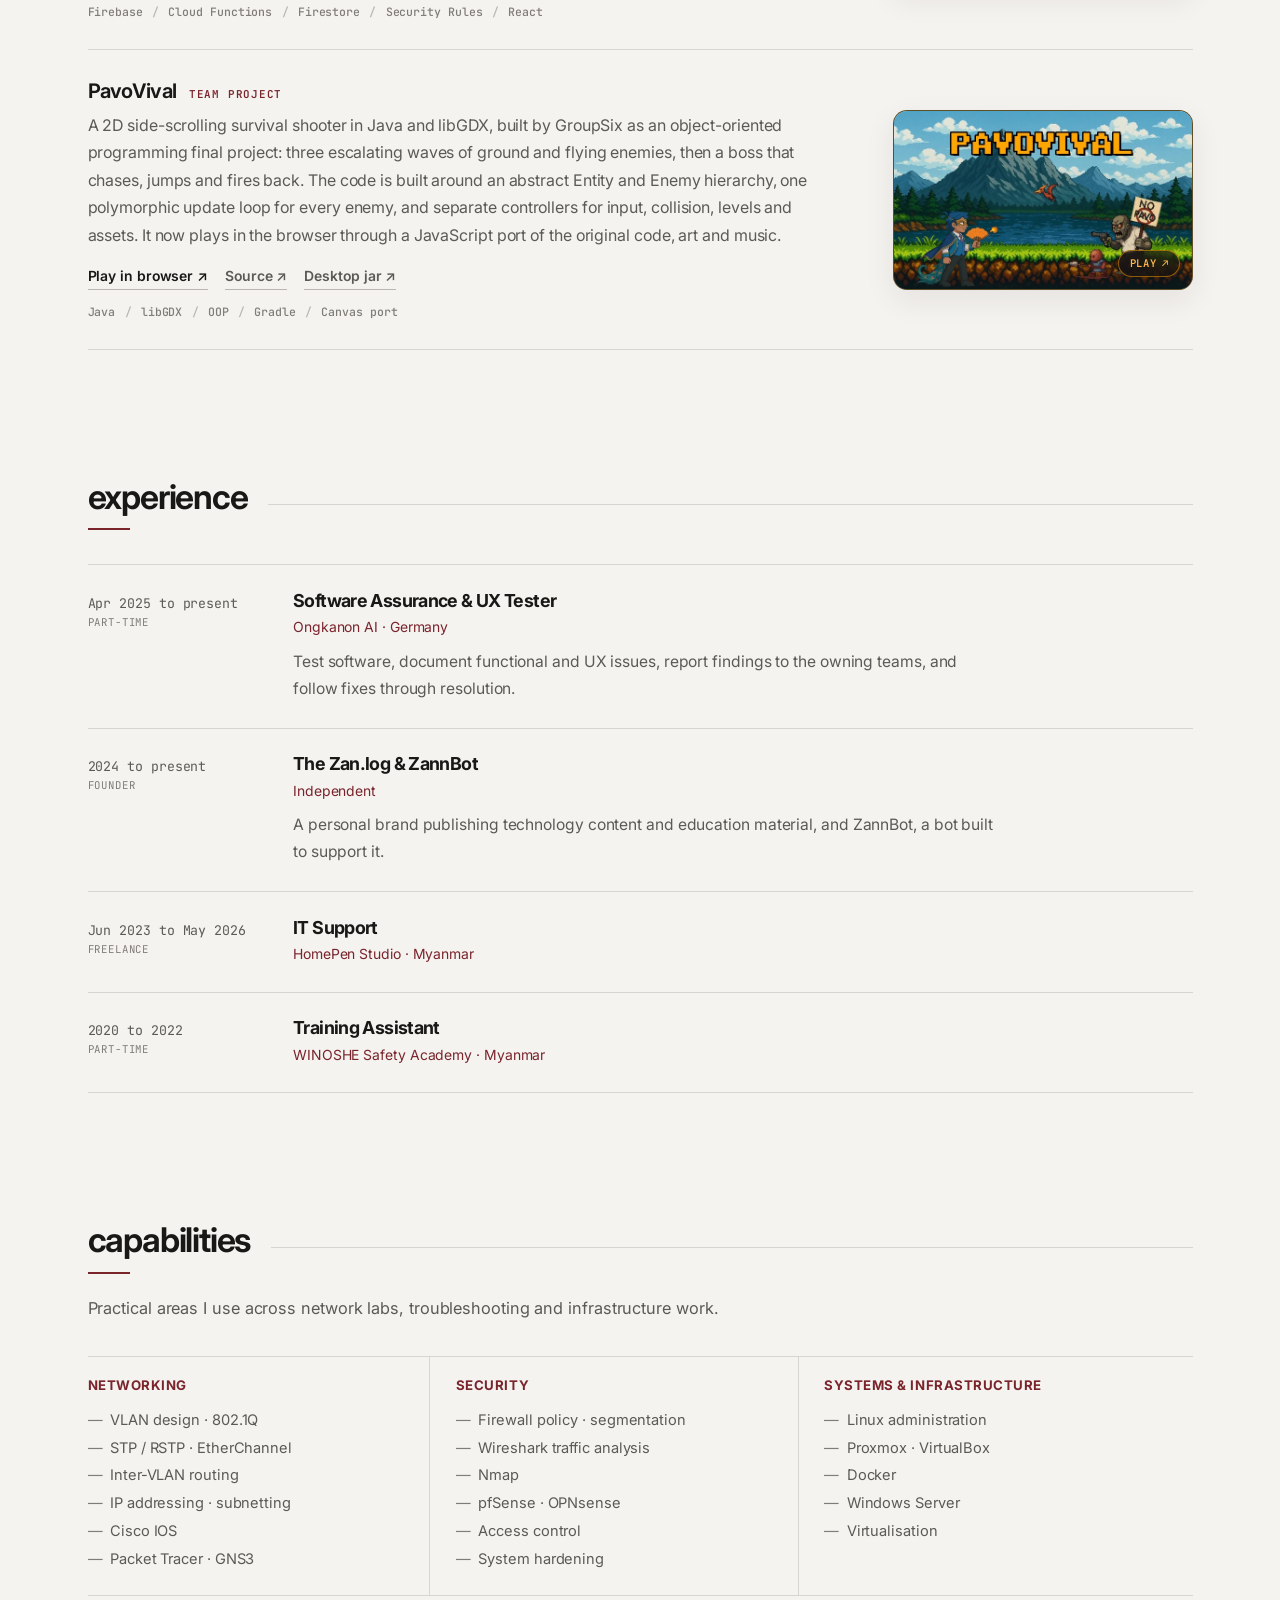
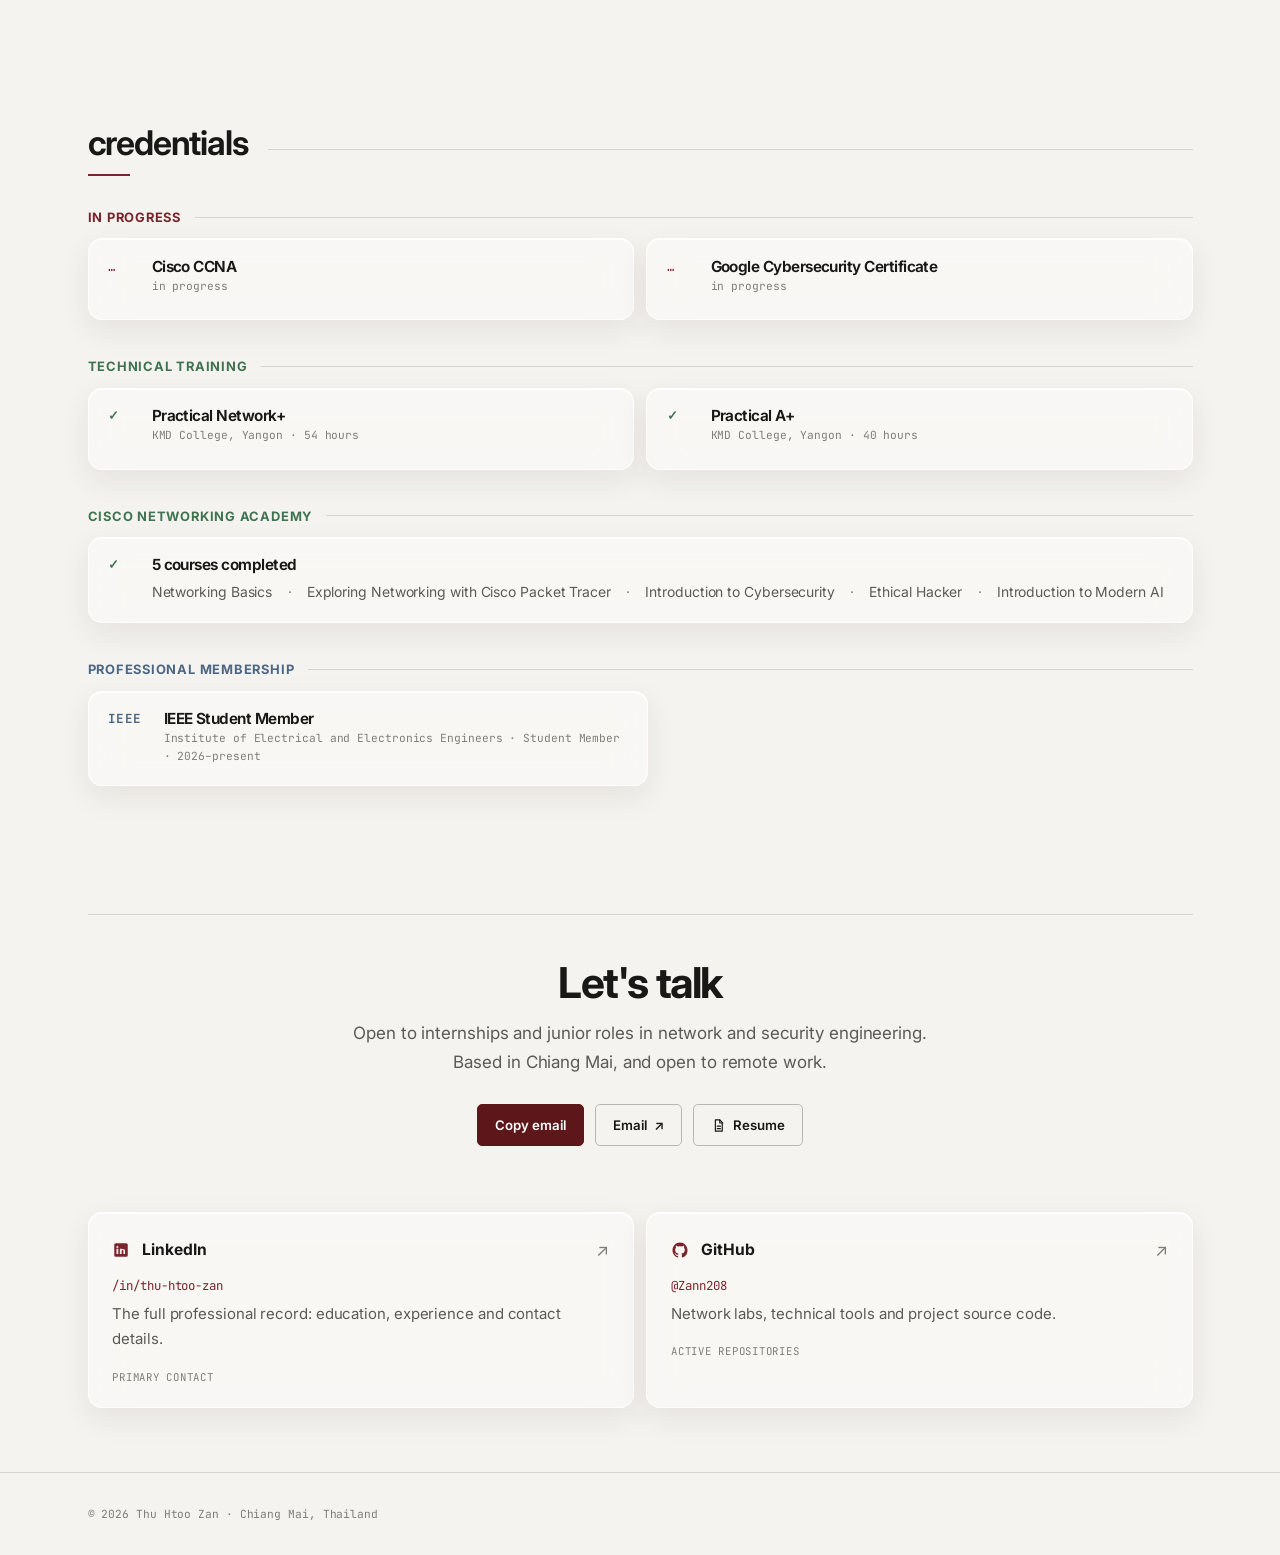
==== commit cd349f18: "New share image: wordmark on gradient and grain" ====
--- a/index.html
+++ b/index.html
@@ -14,10 +14,13 @@
 <meta property="og:title" content="Thu Htoo Zan — Network Engineering &amp; Infrastructure">
 <meta property="og:description" content="Network engineering student at Chiang Mai University building and troubleshooting network, infrastructure and security projects.">
 <meta property="og:url" content="https://zann208.github.io/">
-<meta property="og:image" content="https://zann208.github.io/og-image.png">
+<meta property="og:image" content="https://zann208.github.io/og-image.jpg">
+<meta property="og:image:type" content="image/jpeg">
 <meta property="og:image:width" content="1200">
 <meta property="og:image:height" content="630">
+<meta property="og:image:alt" content="thu.htoo.zan portfolio: Network Engineering, Infrastructure, Security">
 <meta name="twitter:card" content="summary_large_image">
+<meta name="twitter:image" content="https://zann208.github.io/og-image.jpg">
 
 <link rel="canonical" href="https://zann208.github.io/">
 <link rel="icon" href="data:image/svg+xml,<svg xmlns='http://www.w3.org/2000/svg' viewBox='0 0 100 100'><rect width='100' height='100' rx='20' fill='%23080808'/><text y='.87em' x='50%25' text-anchor='middle' font-size='58' font-family='monospace' font-weight='bold' fill='%23ffffff'>z</text></svg>">
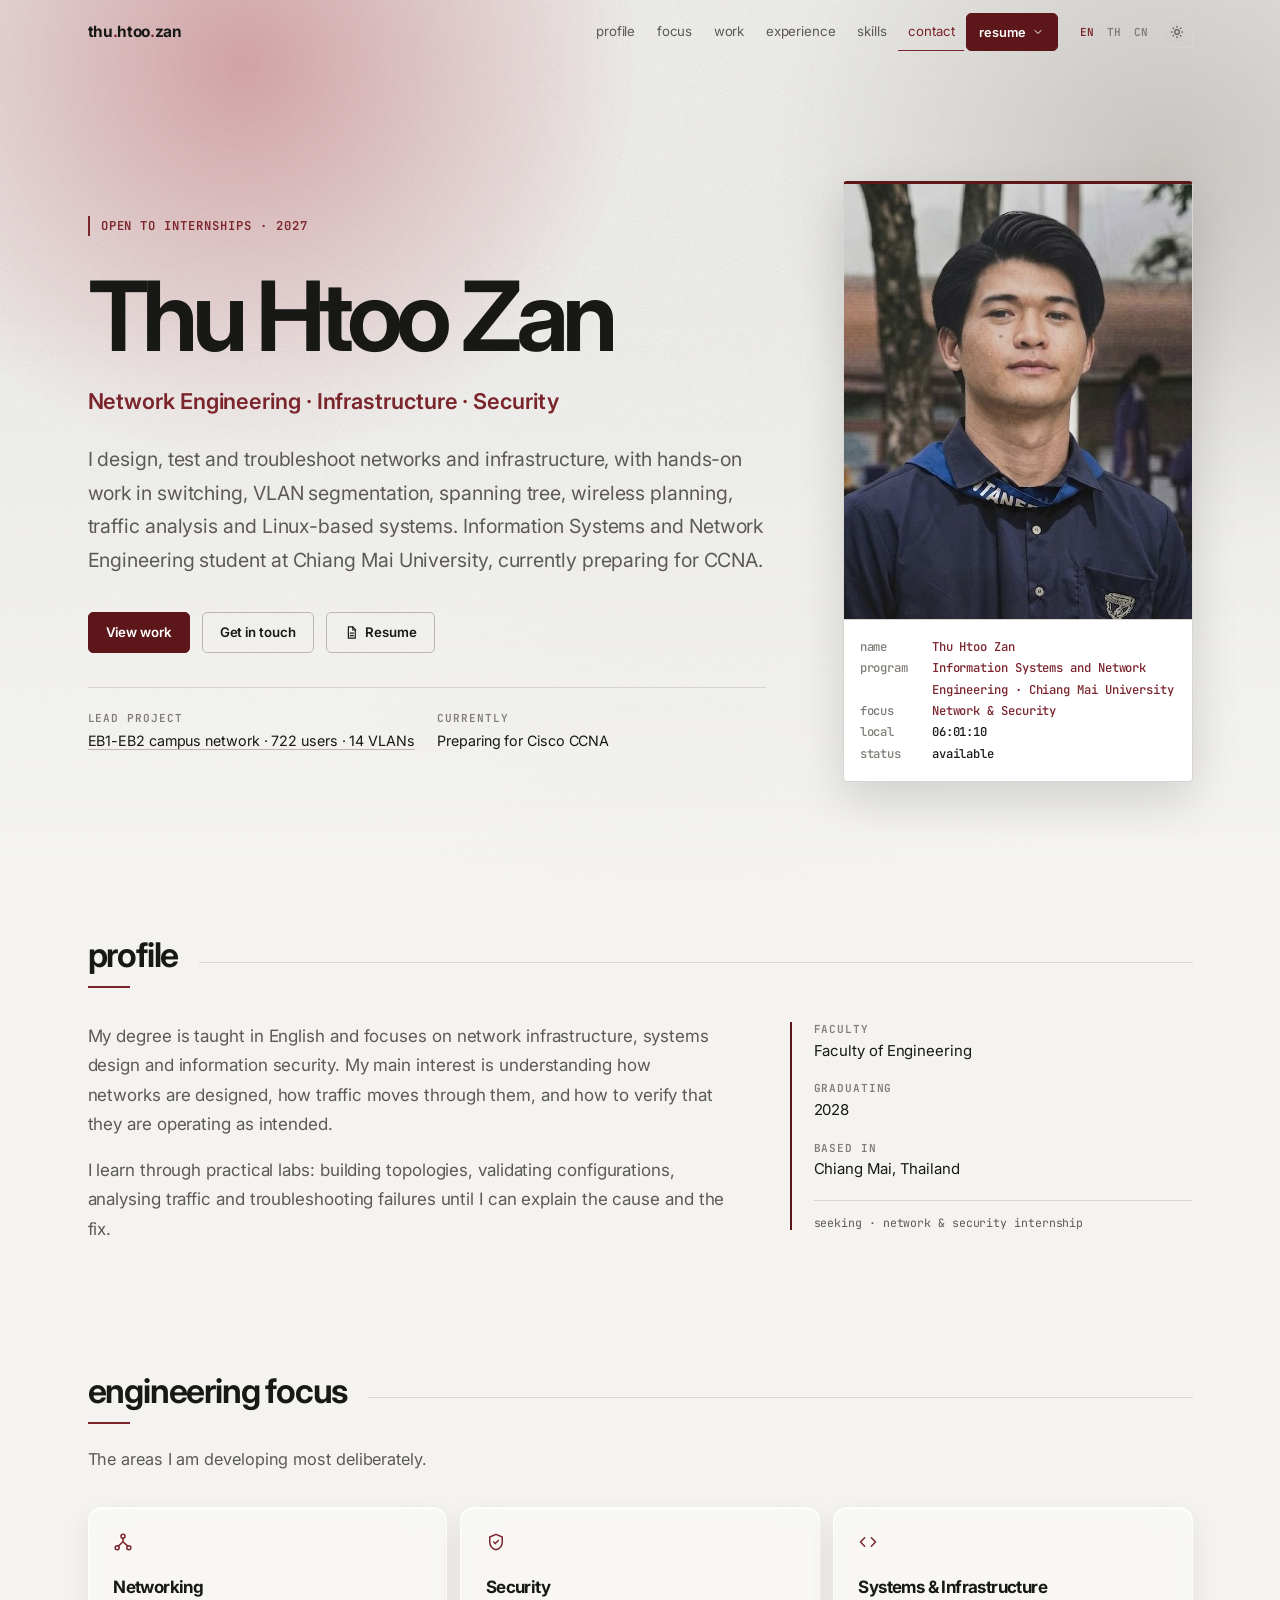
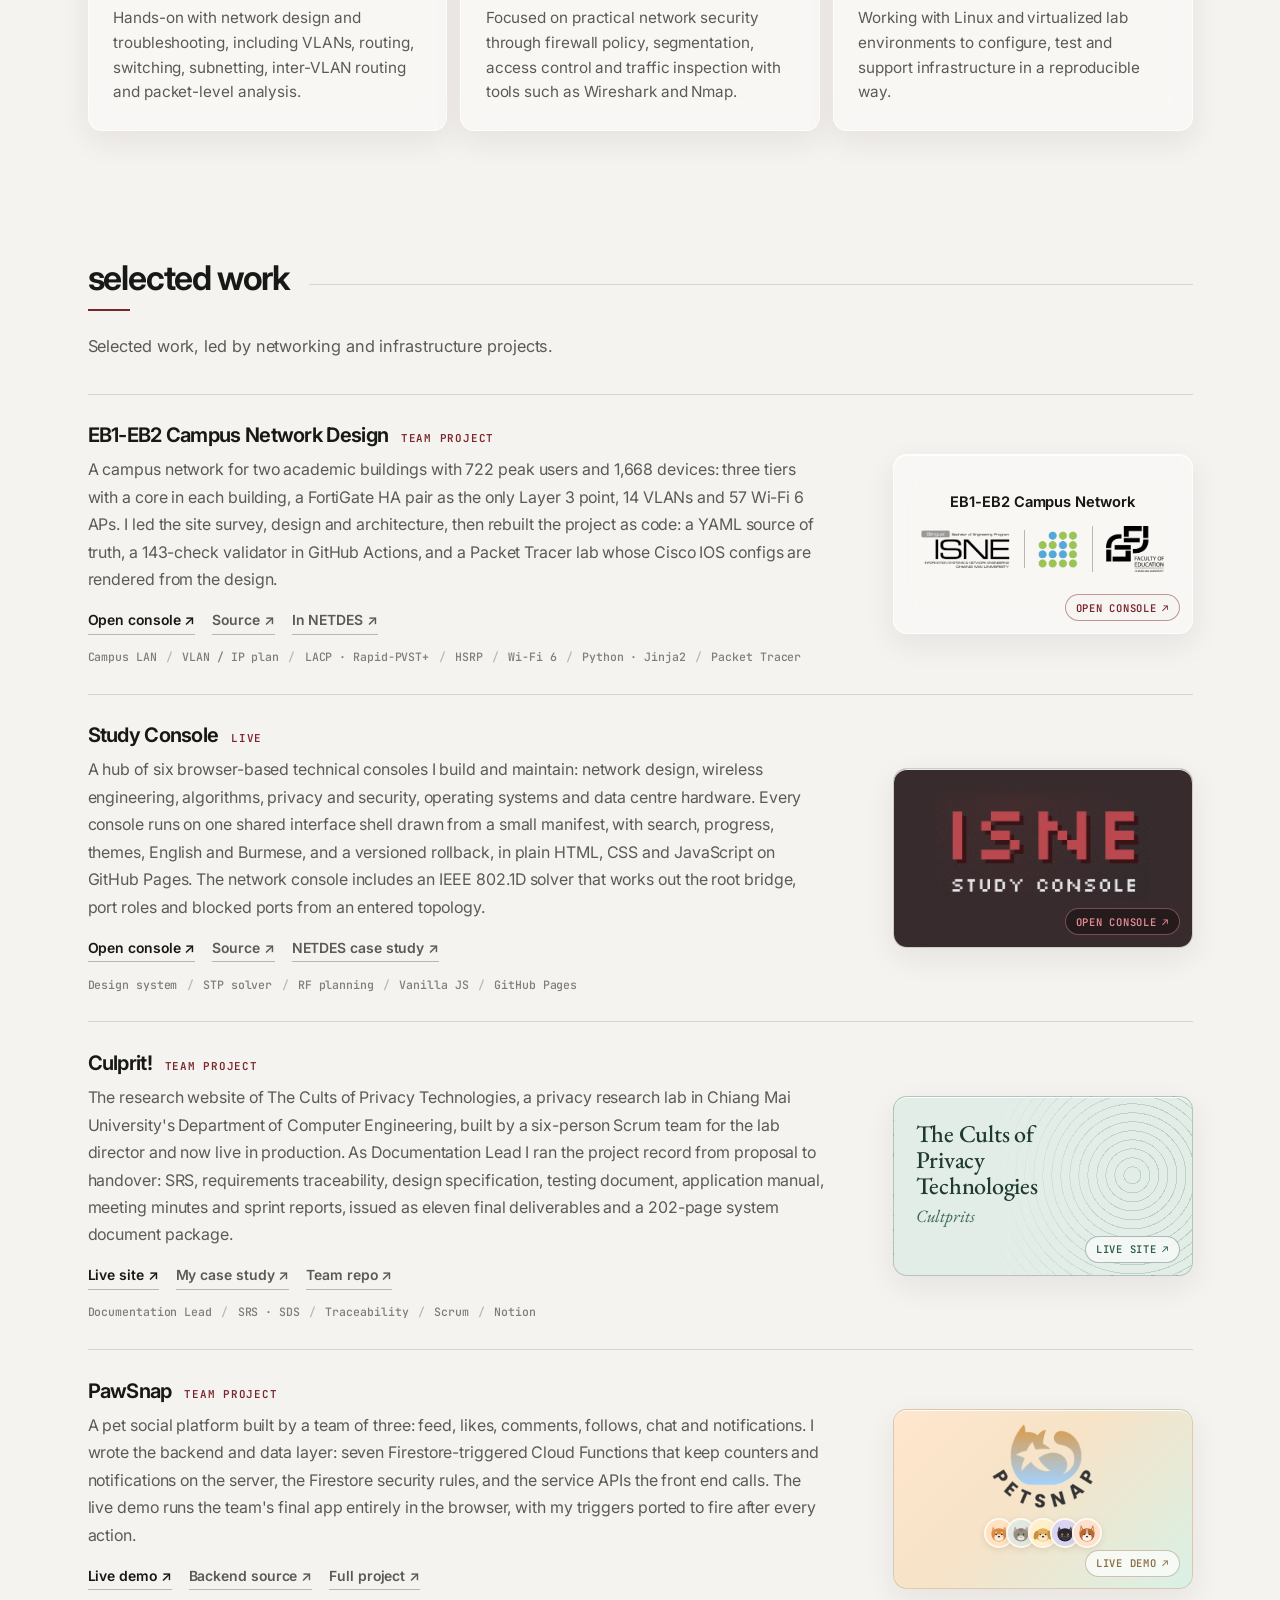
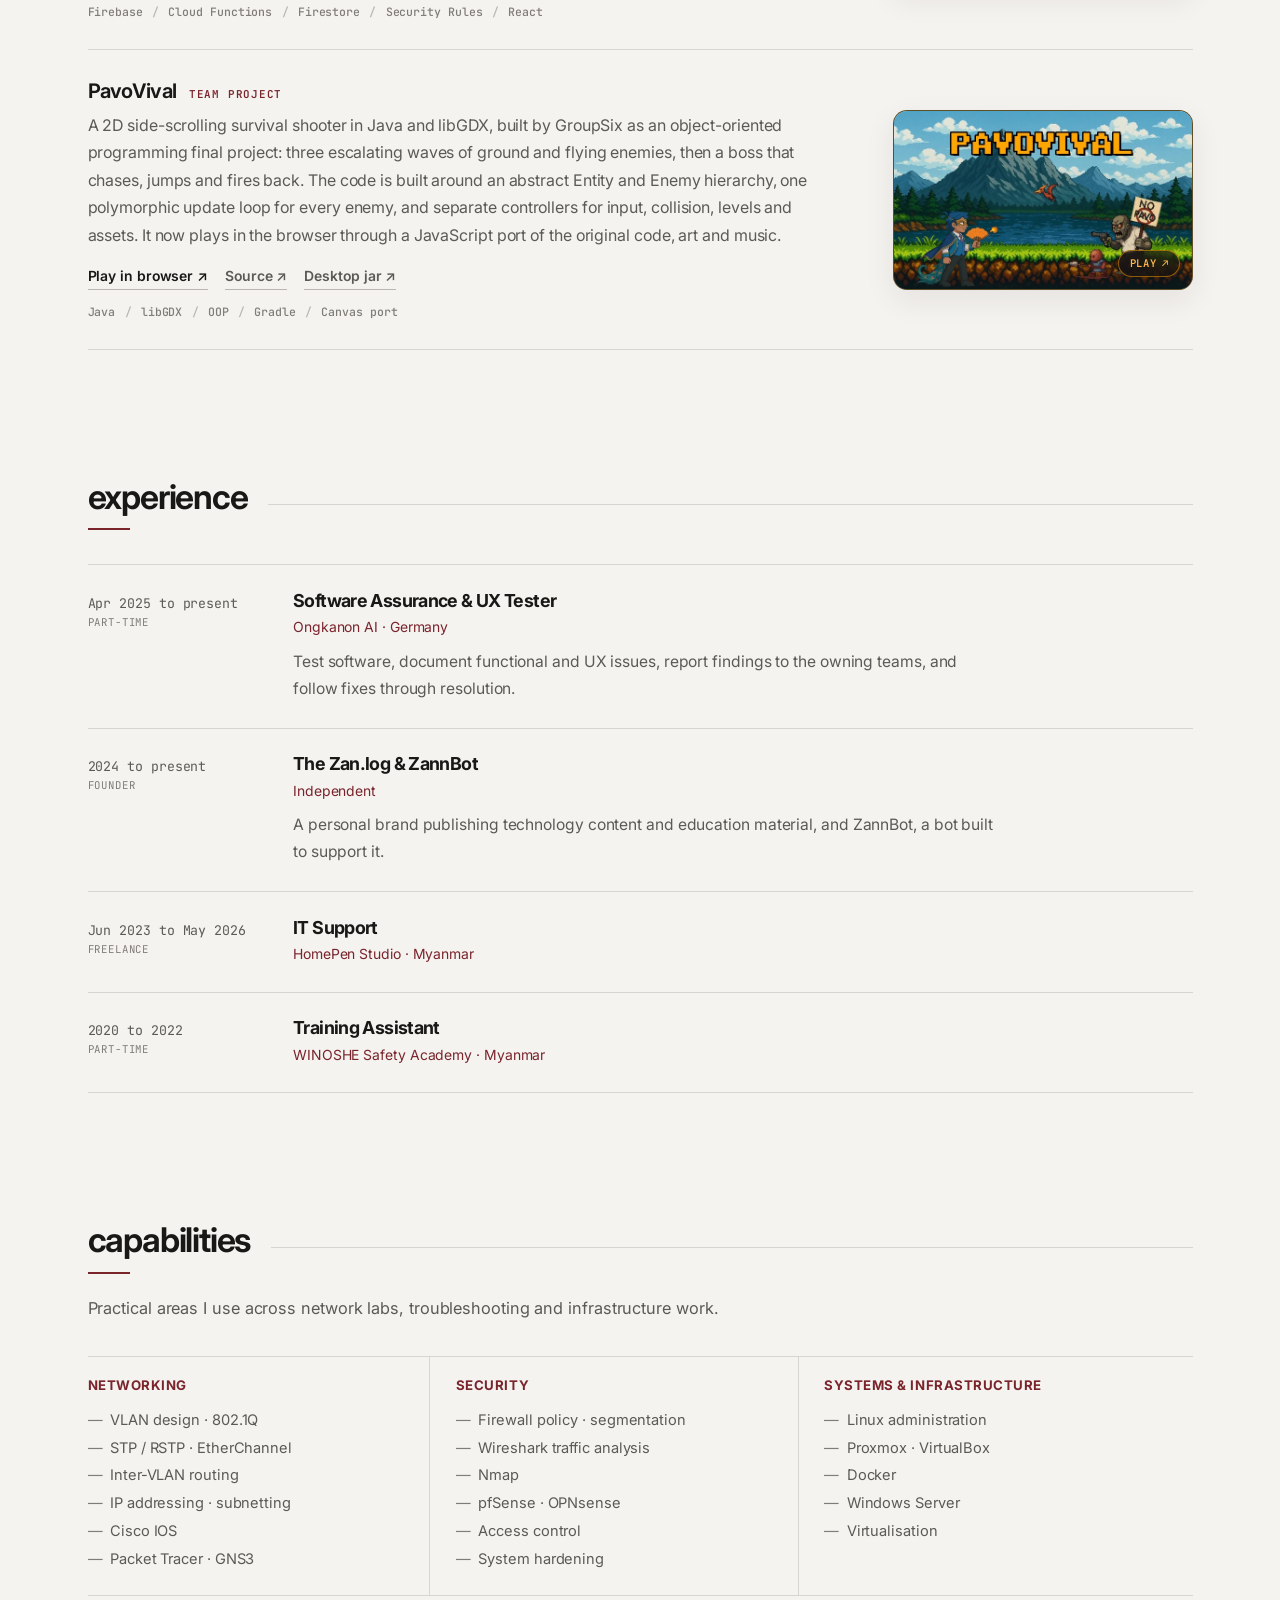
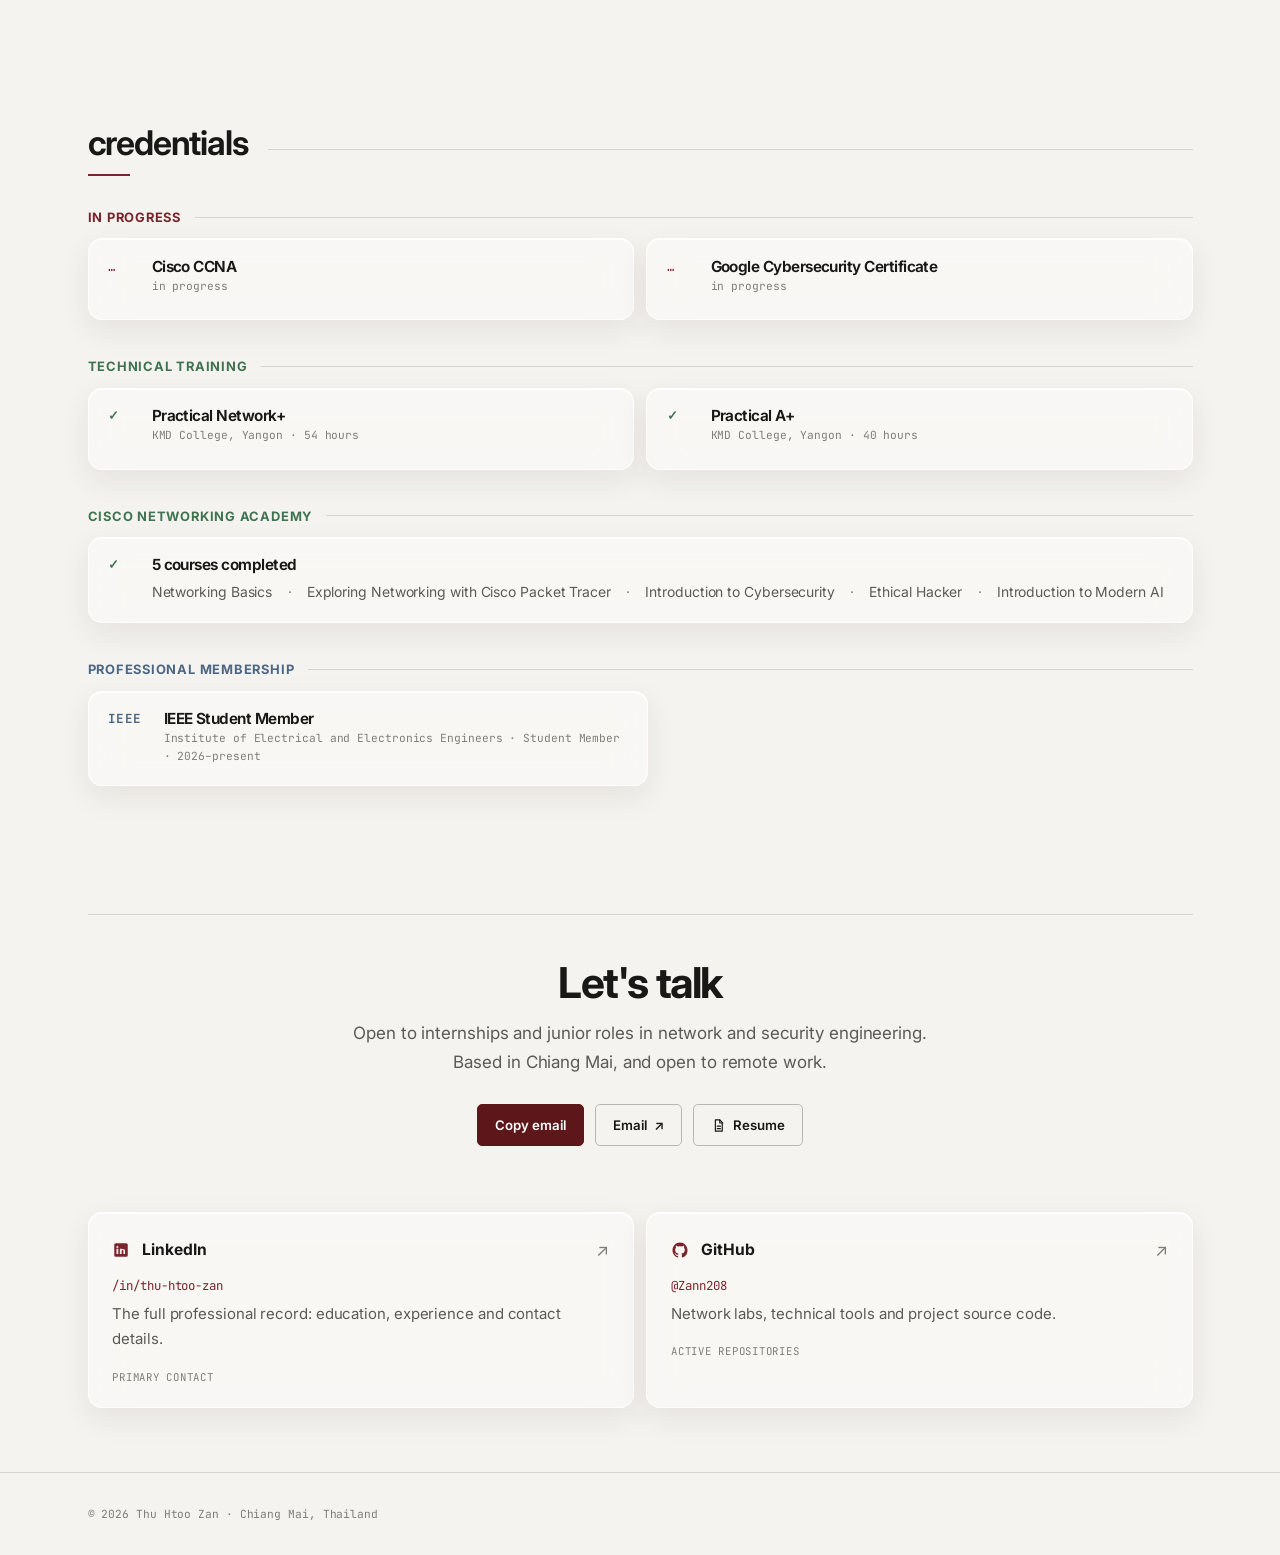
==== commit dac31caa: "Dark background uses the share-image palette" ====
--- a/index.html
+++ b/index.html
@@ -371,6 +371,13 @@
 @keyframes pf-drift-c{to{transform:translate3d(-10vmax,-10vmax,0) scale(1.15)}}
 @media(prefers-reduced-motion:reduce){.pf-field,.pf-field i{animation:none}}
 @media print{.pf-field{display:none}}
+/* FIELD_OG: dark theme uses the share-image palette: strong maroon top-left, warm grey bottom-right, grain, light bottom fade. */
+:root:not([data-theme="light"]){--field-a:.62;--field-b:.75;--field-c:.6}
+:root:not([data-theme="light"]) .pf-field-a{width:82vmax;height:82vmax;top:-36vmax;left:-24vmax}
+:root:not([data-theme="light"]) .pf-field-b{width:75vmax;height:75vmax;top:auto;bottom:-40vmax;right:-28vmax}
+:root:not([data-theme="light"]) .pf-field-c{width:58vmax;height:58vmax;bottom:auto;top:10vmax;left:36%}
+:root:not([data-theme="light"]) .pf-field::before{opacity:.36}
+:root:not([data-theme="light"]) .pf-field::after{background:linear-gradient(180deg,transparent 45%,rgba(8,8,8,.55) 100%)}
 /* SCALE_V1: slightly larger at desktop sizes (about 6%). Phones keep the default. */
 @media (min-width:900px){
   html{font-size:106.25%}
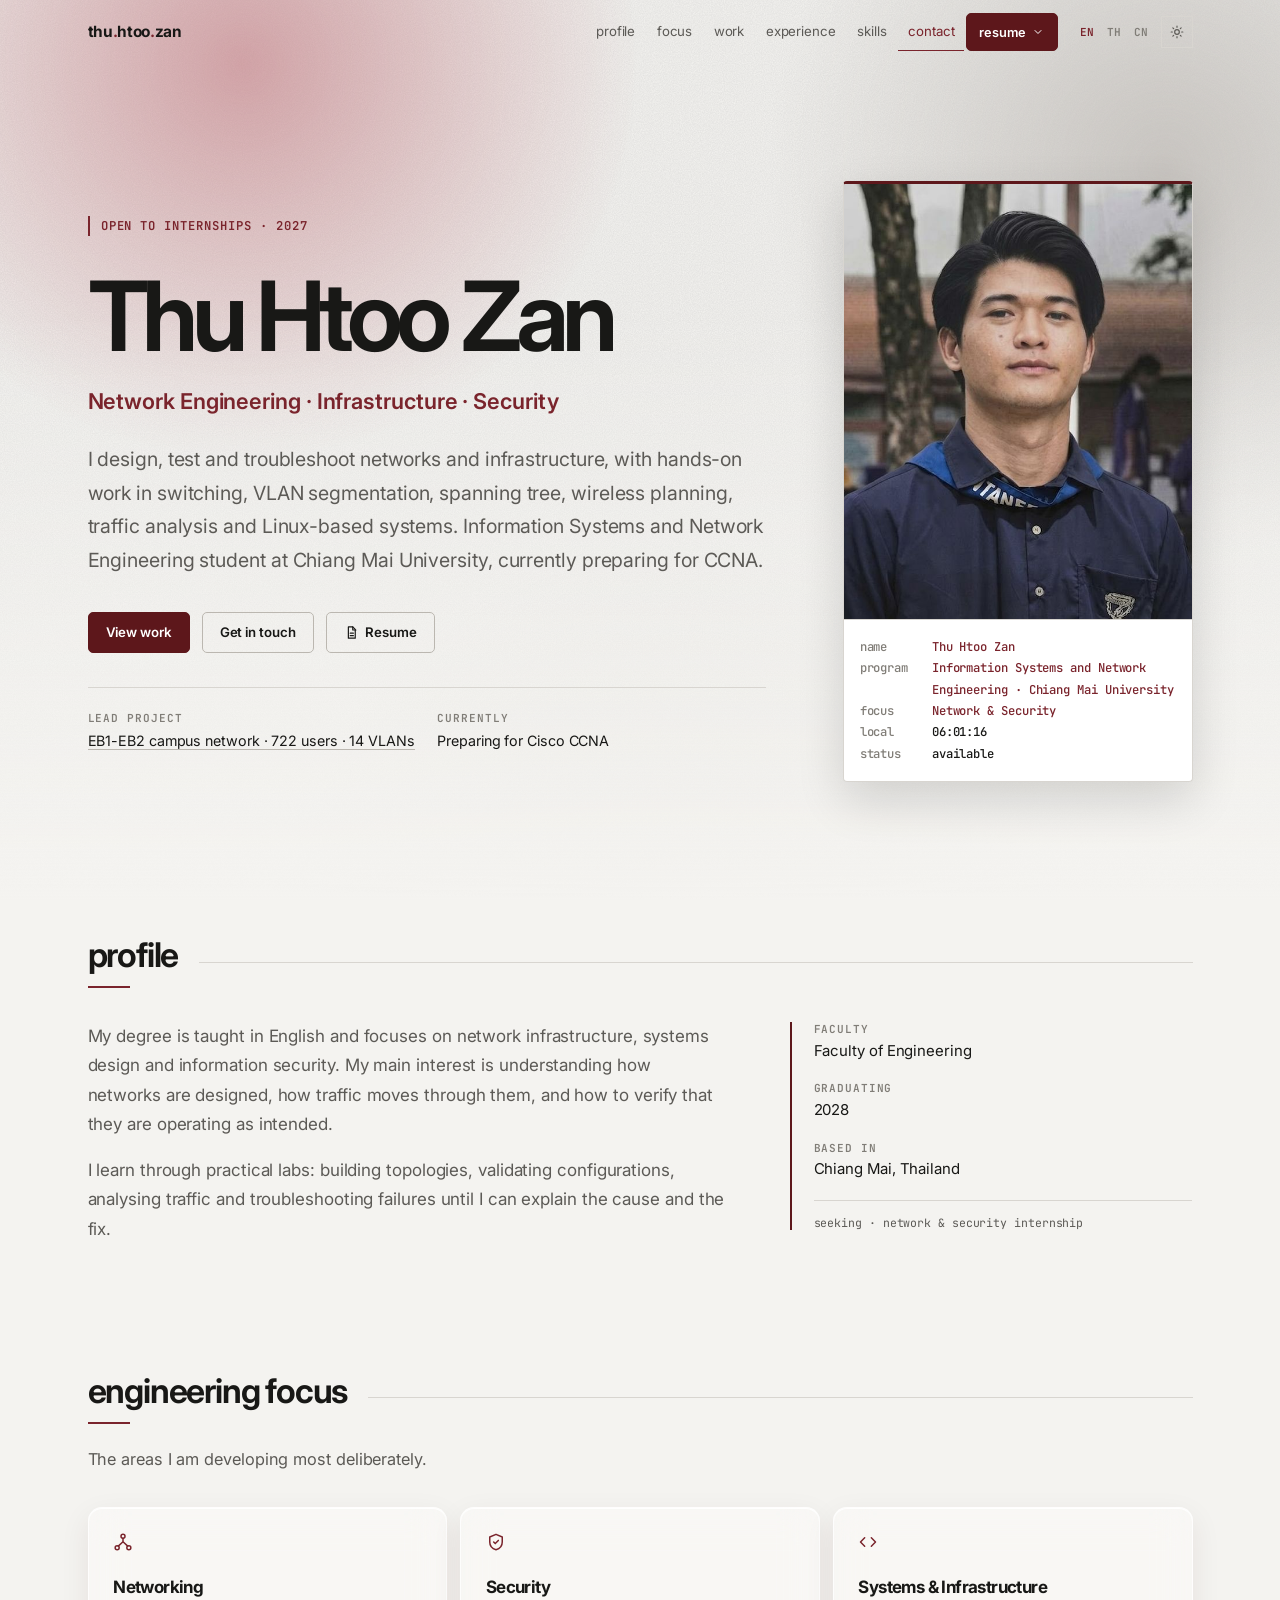
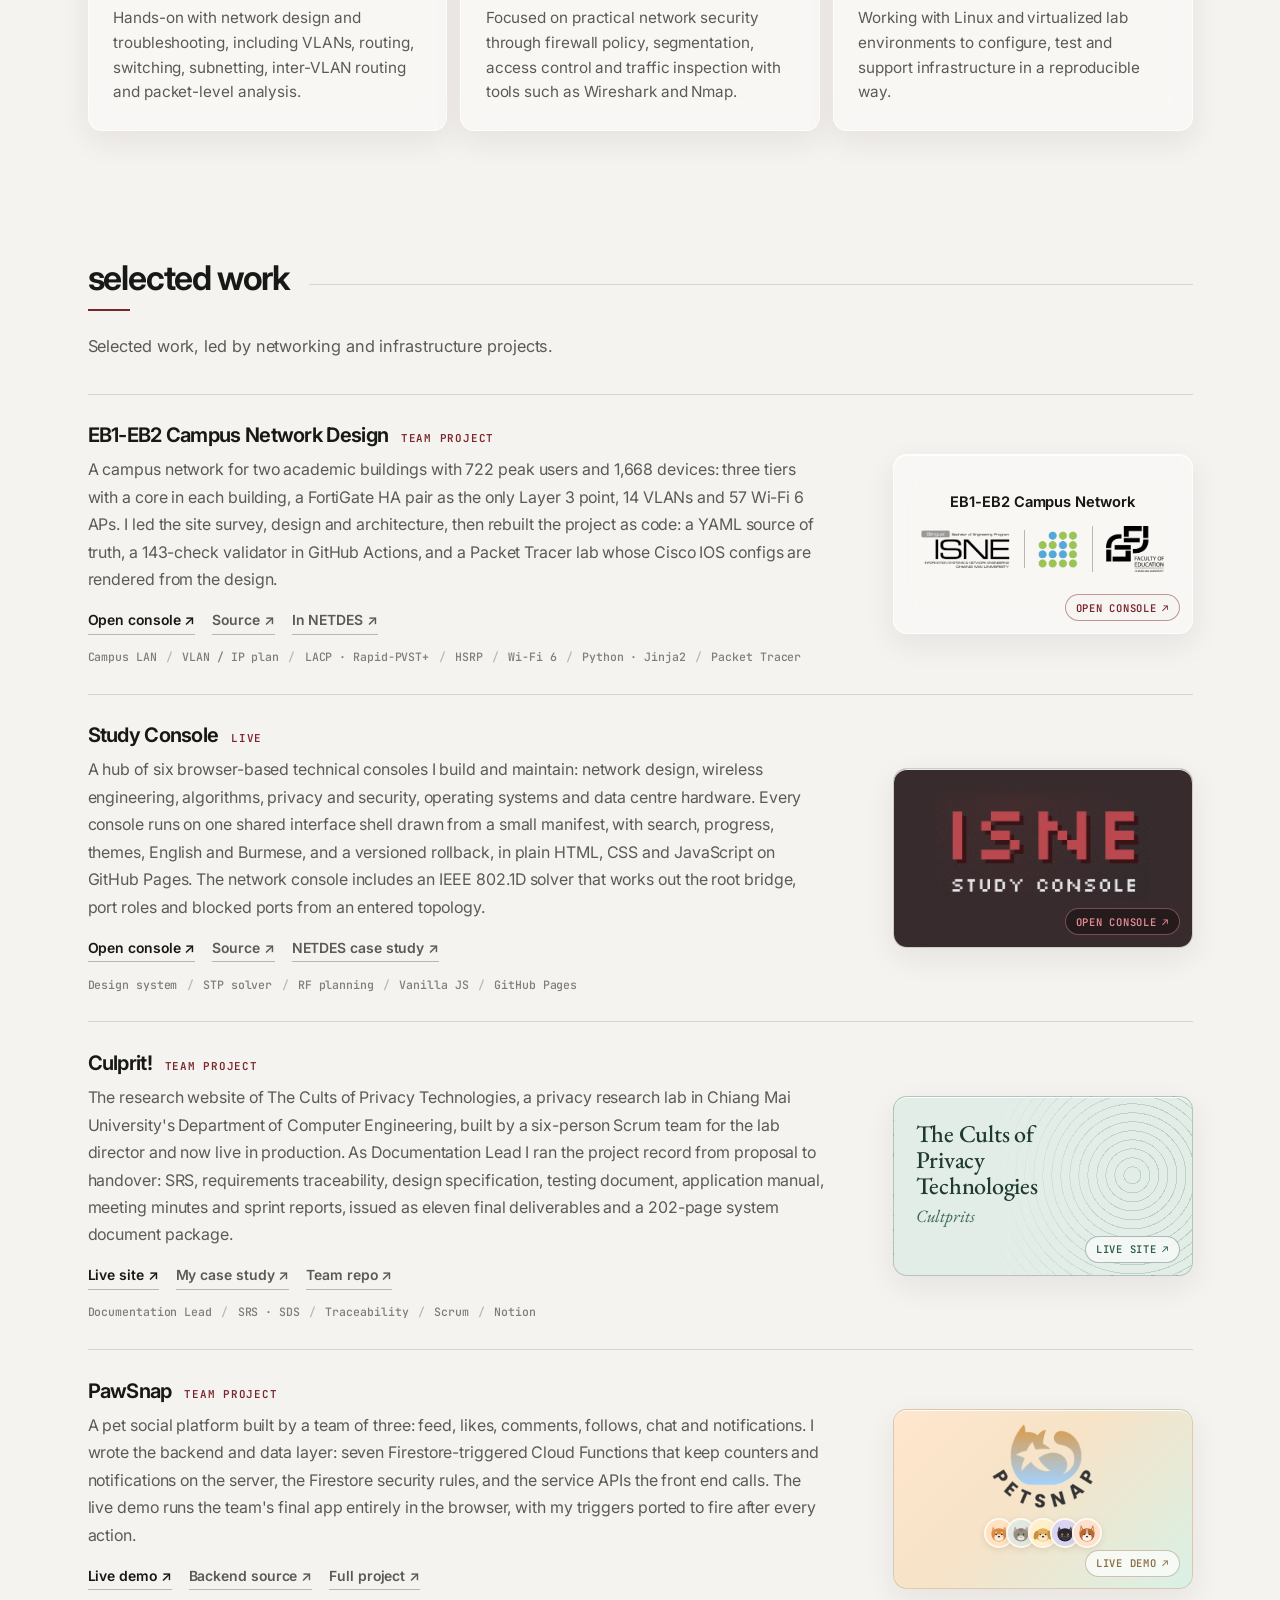
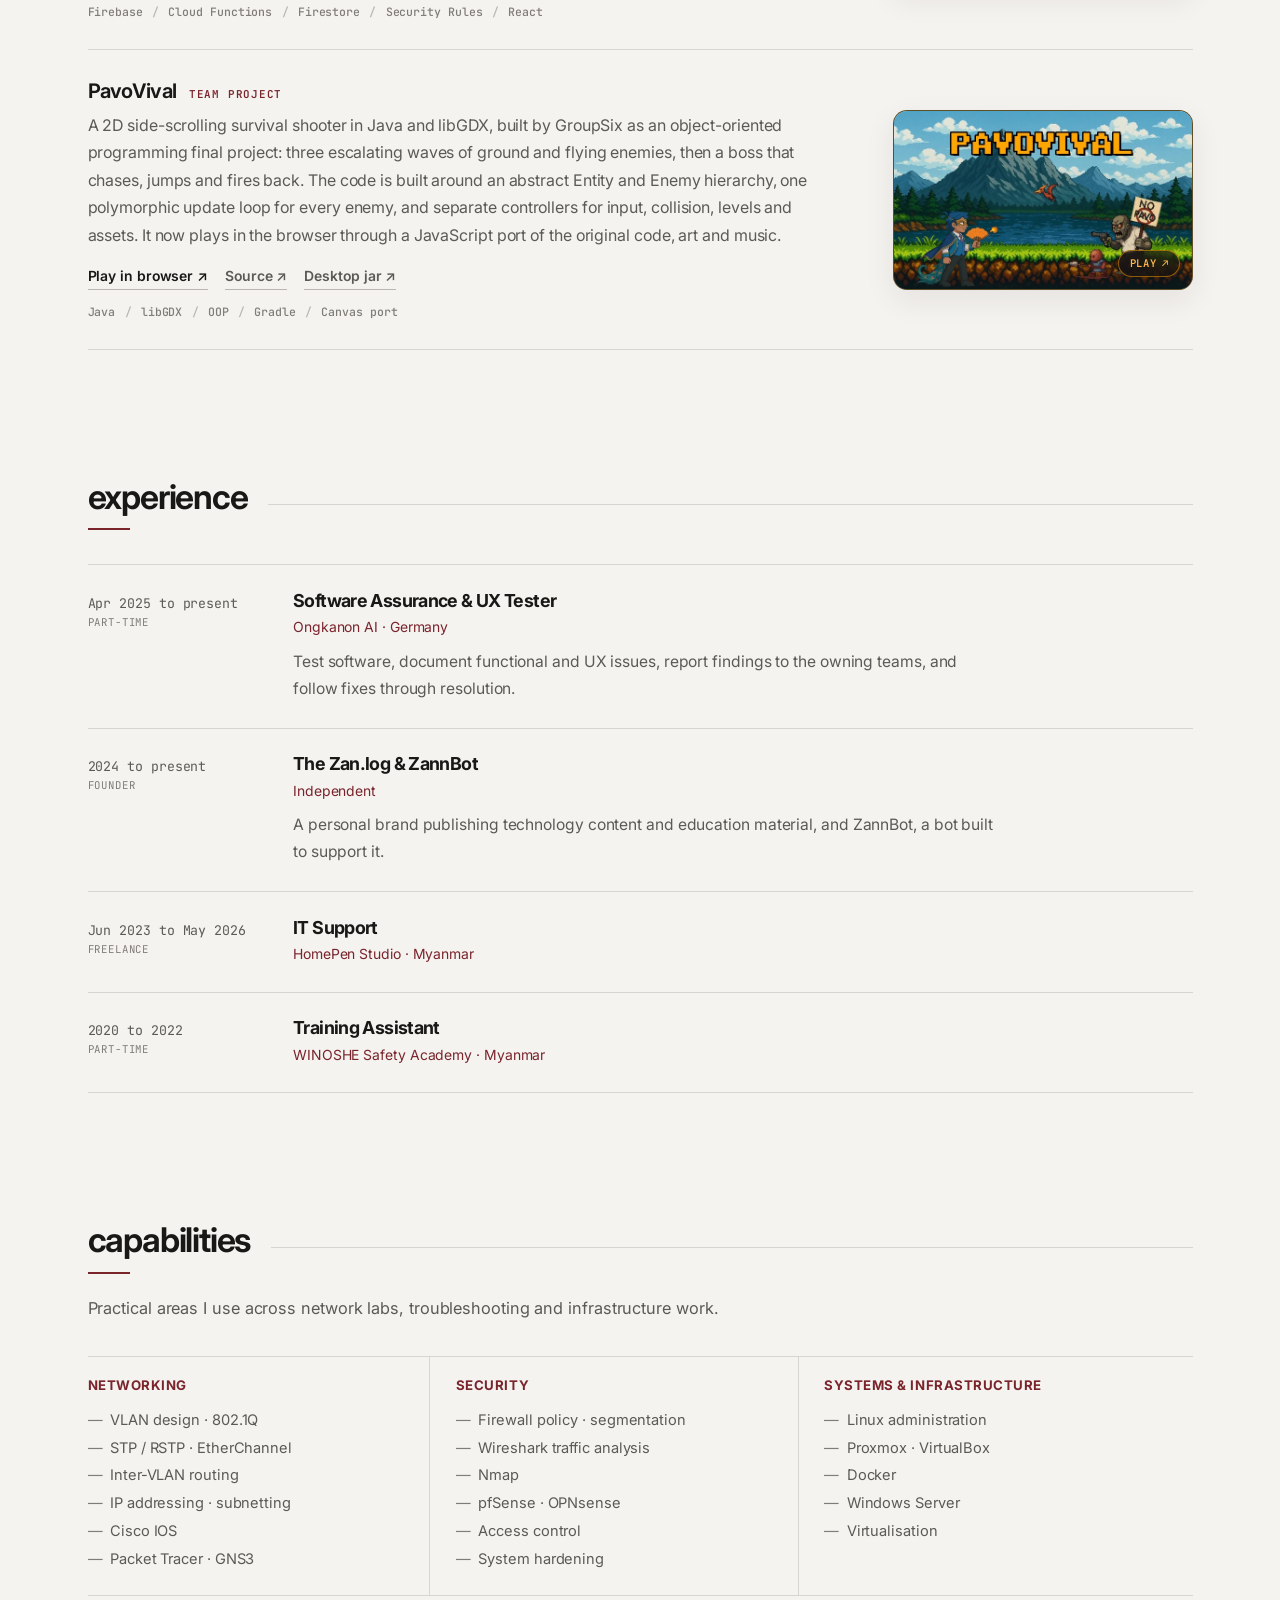
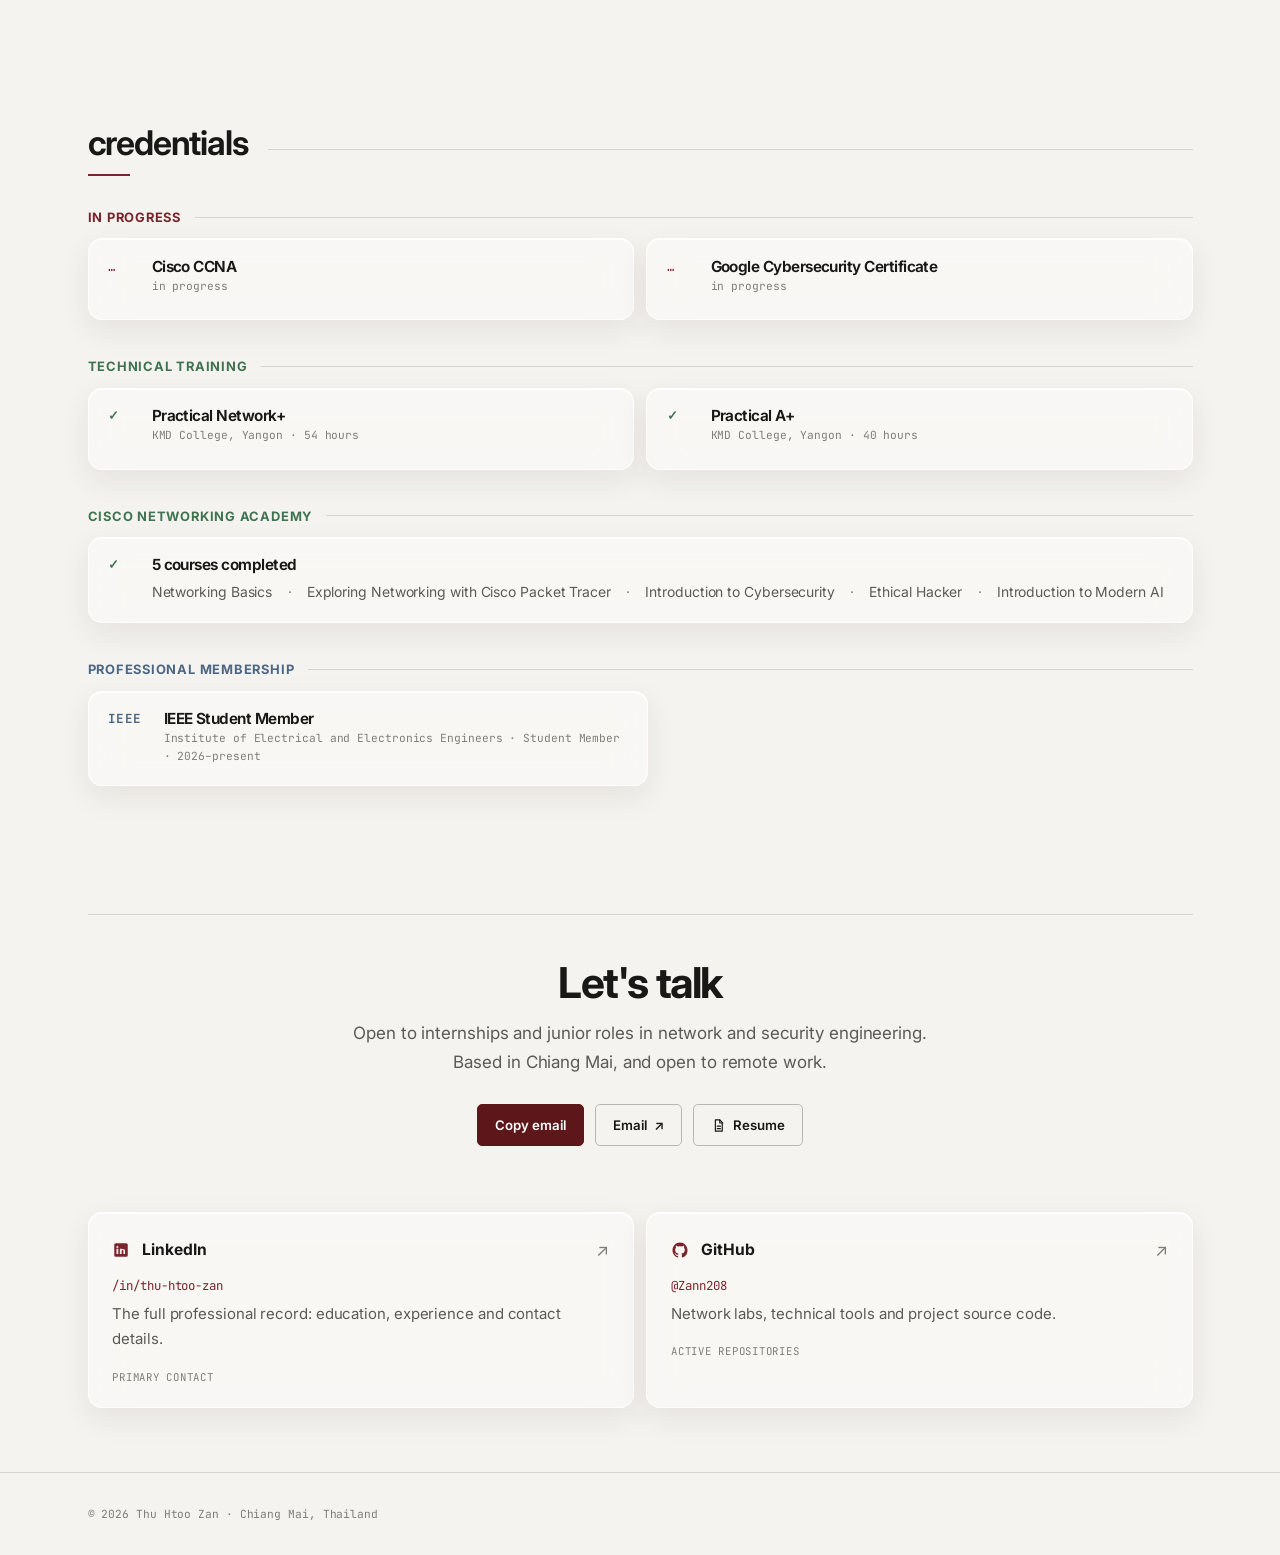
==== commit f342d334: "Dark background matches the share image: thumbnail glow layout, grain blended on black" ====
--- a/index.html
+++ b/index.html
@@ -371,13 +371,25 @@
 @keyframes pf-drift-c{to{transform:translate3d(-10vmax,-10vmax,0) scale(1.15)}}
 @media(prefers-reduced-motion:reduce){.pf-field,.pf-field i{animation:none}}
 @media print{.pf-field{display:none}}
-/* FIELD_OG: dark theme uses the share-image palette: strong maroon top-left, warm grey bottom-right, grain, light bottom fade. */
+/* FIELD_OG: dark theme reproduces the share image. Glow positions are the thumbnail's,
+   mapped to the viewport (x and size in vw, y in vh), with only a slight drift. */
 :root:not([data-theme="light"]){--field-a:.62;--field-b:.75;--field-c:.6}
-:root:not([data-theme="light"]) .pf-field-a{width:82vmax;height:82vmax;top:-36vmax;left:-24vmax}
-:root:not([data-theme="light"]) .pf-field-b{width:75vmax;height:75vmax;top:auto;bottom:-40vmax;right:-28vmax}
-:root:not([data-theme="light"]) .pf-field-c{width:58vmax;height:58vmax;bottom:auto;top:10vmax;left:36%}
+:root:not([data-theme="light"]) .pf-field-a{width:81.7vw;height:81.7vw;left:-25vw;top:calc(11.1vh - 40.85vw);right:auto;bottom:auto;animation:pf-og-a 40s ease-in-out infinite alternate}
+:root:not([data-theme="light"]) .pf-field-b{width:75vw;height:75vw;left:52.5vw;top:calc(103vh - 37.5vw);right:auto;bottom:auto;animation:pf-og-b 46s ease-in-out infinite alternate}
+:root:not([data-theme="light"]) .pf-field-c{width:58.4vw;height:58.4vw;left:35.8vw;top:calc(74.6vh - 29.2vw);right:auto;bottom:auto;animation:pf-og-c 52s ease-in-out infinite alternate}
+:root:not([data-theme="light"]) .pf-field{background:#080808}
 :root:not([data-theme="light"]) .pf-field::before{opacity:.36}
 :root:not([data-theme="light"]) .pf-field::after{background:linear-gradient(180deg,transparent 45%,rgba(8,8,8,.55) 100%)}
+:root:not([data-theme="light"]) .pf-spot.is-on{opacity:.35}
+@keyframes pf-og-a{to{transform:translate3d(2.5vw,1.5vh,0) scale(1.04)}}
+@keyframes pf-og-b{to{transform:translate3d(-2vw,-1.5vh,0) scale(.97)}}
+@keyframes pf-og-c{to{transform:translate3d(-1.5vw,1vh,0) scale(1.03)}}
+/* portrait phones: same corners, sized to the long side so the glow is still visible */
+@media (max-aspect-ratio:1/1){
+  :root:not([data-theme="light"]) .pf-field-a{width:110vmax;height:110vmax;left:-62vmax;top:-66vmax}
+  :root:not([data-theme="light"]) .pf-field-b{width:95vmax;height:95vmax;left:auto;right:-55vmax;top:auto;bottom:-55vmax}
+  :root:not([data-theme="light"]) .pf-field-c{width:70vmax;height:70vmax;left:-5vmax;top:45vmax}
+}
 /* SCALE_V1: slightly larger at desktop sizes (about 6%). Phones keep the default. */
 @media (min-width:900px){
   html{font-size:106.25%}
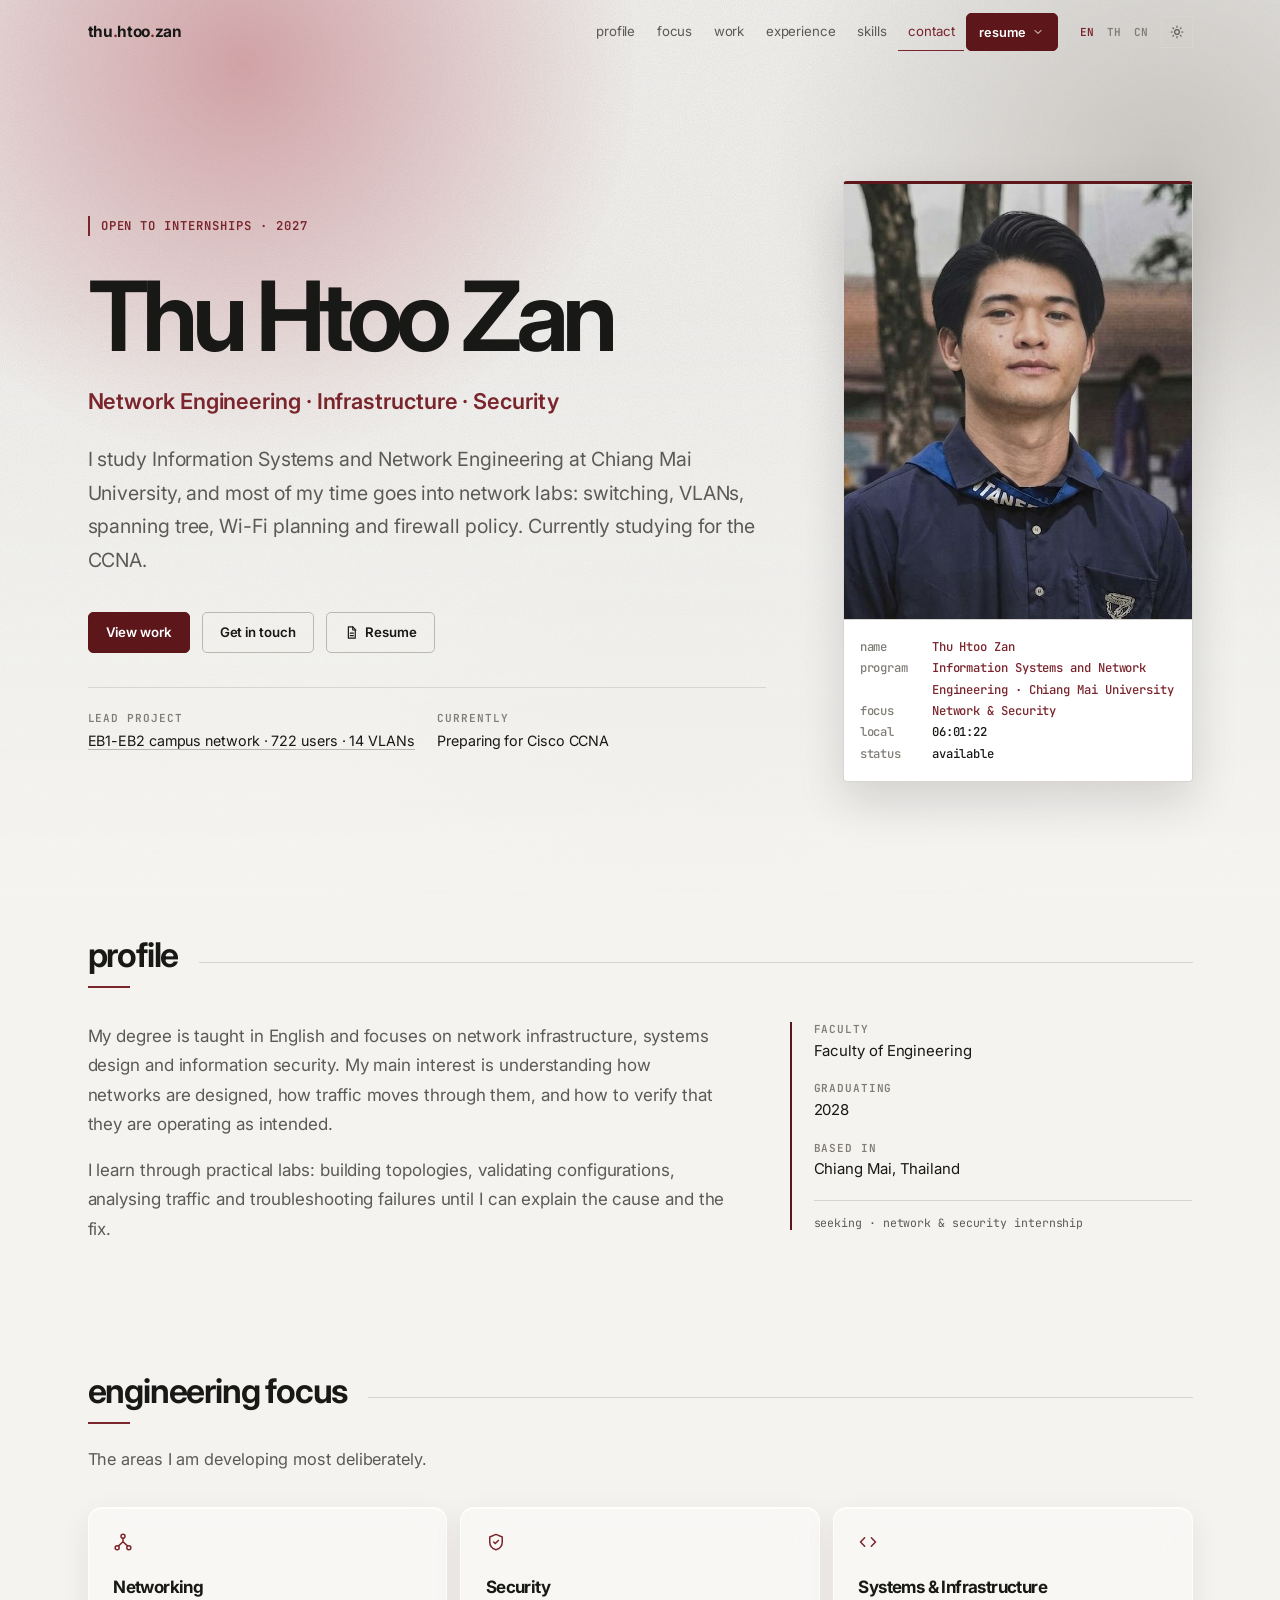
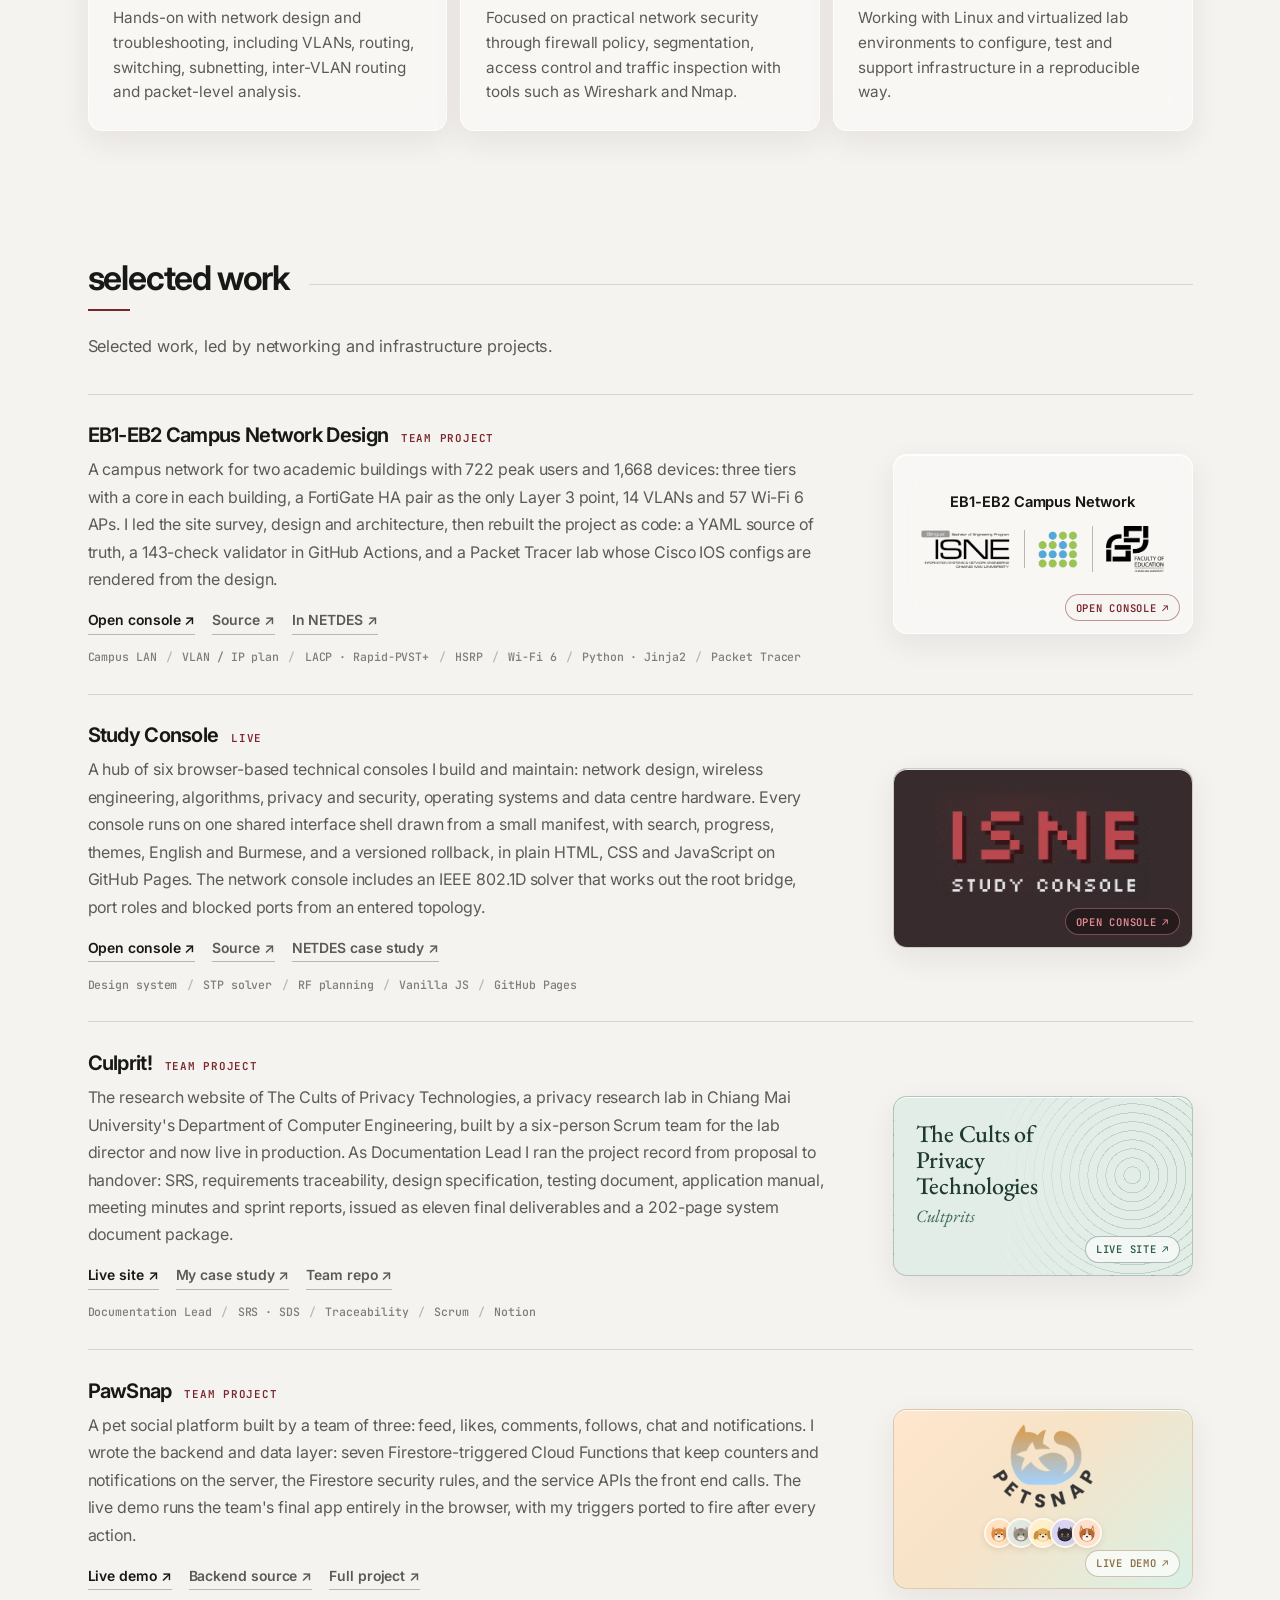
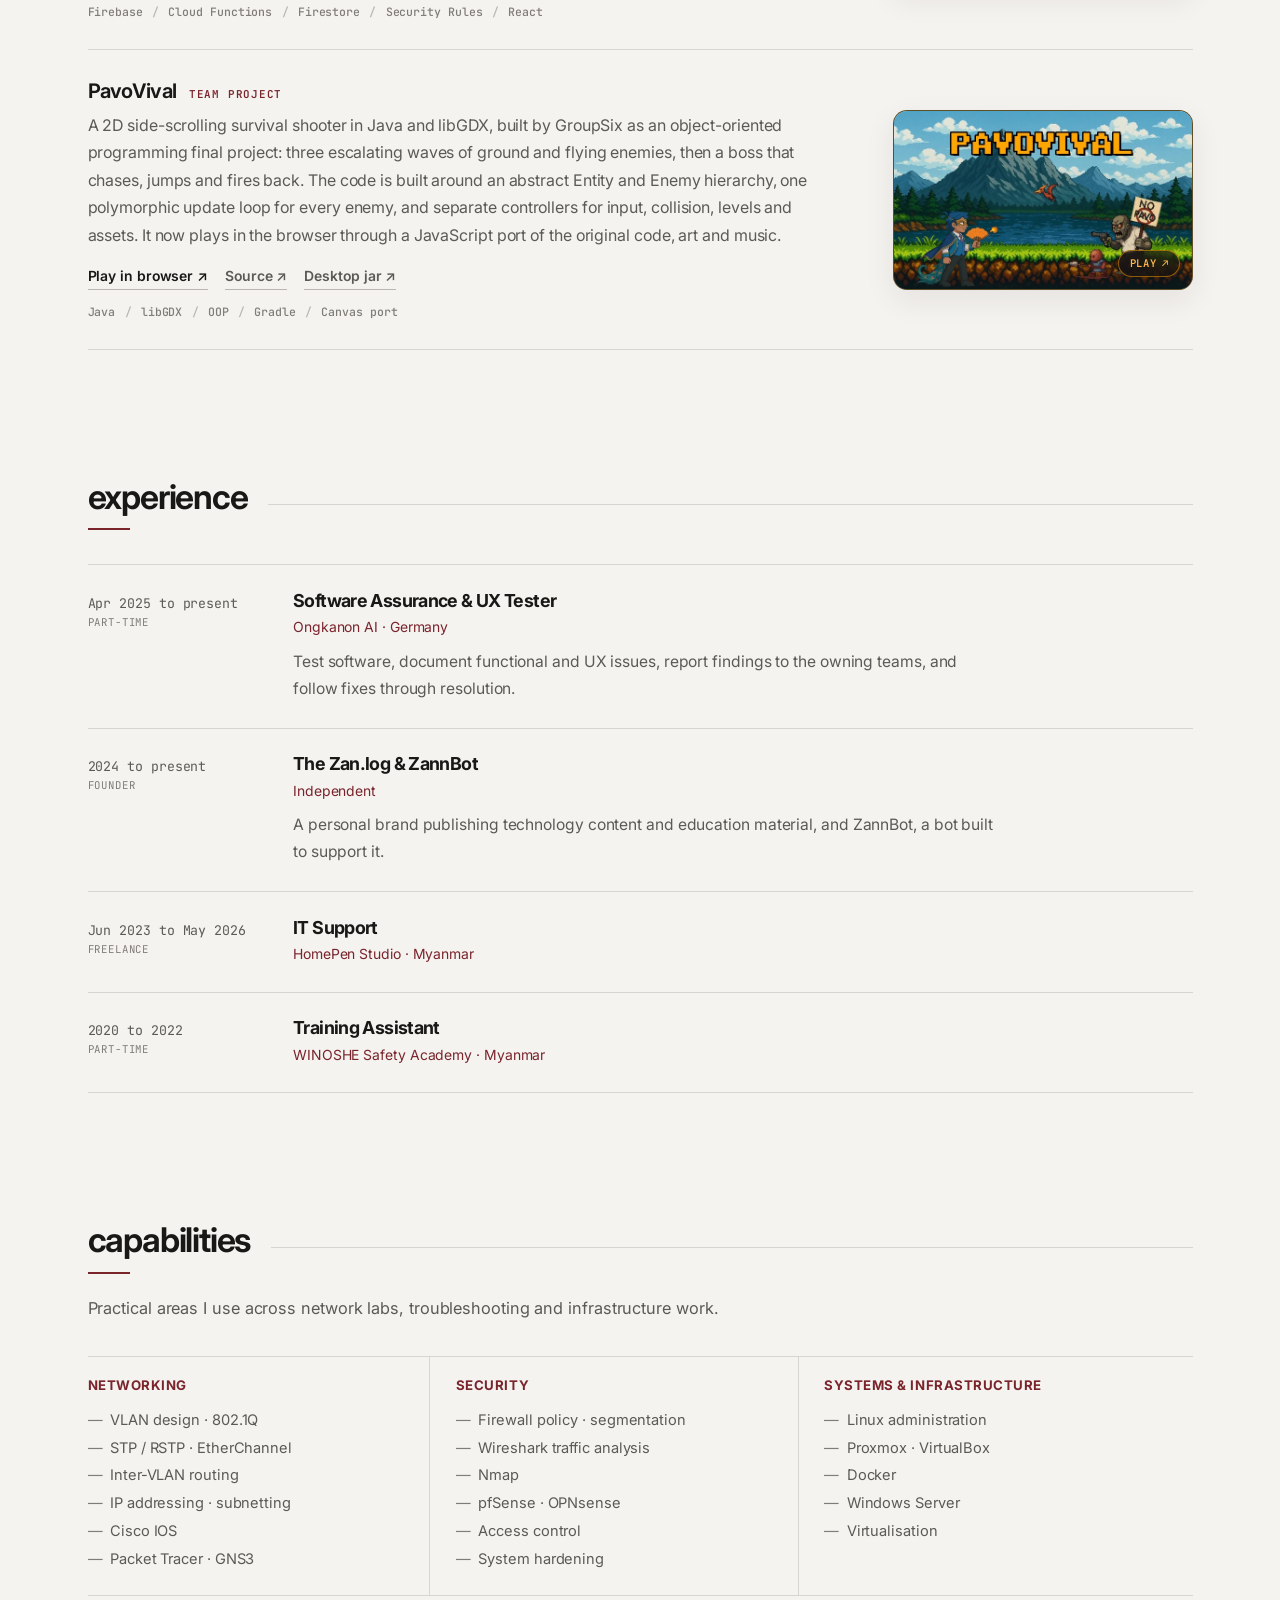
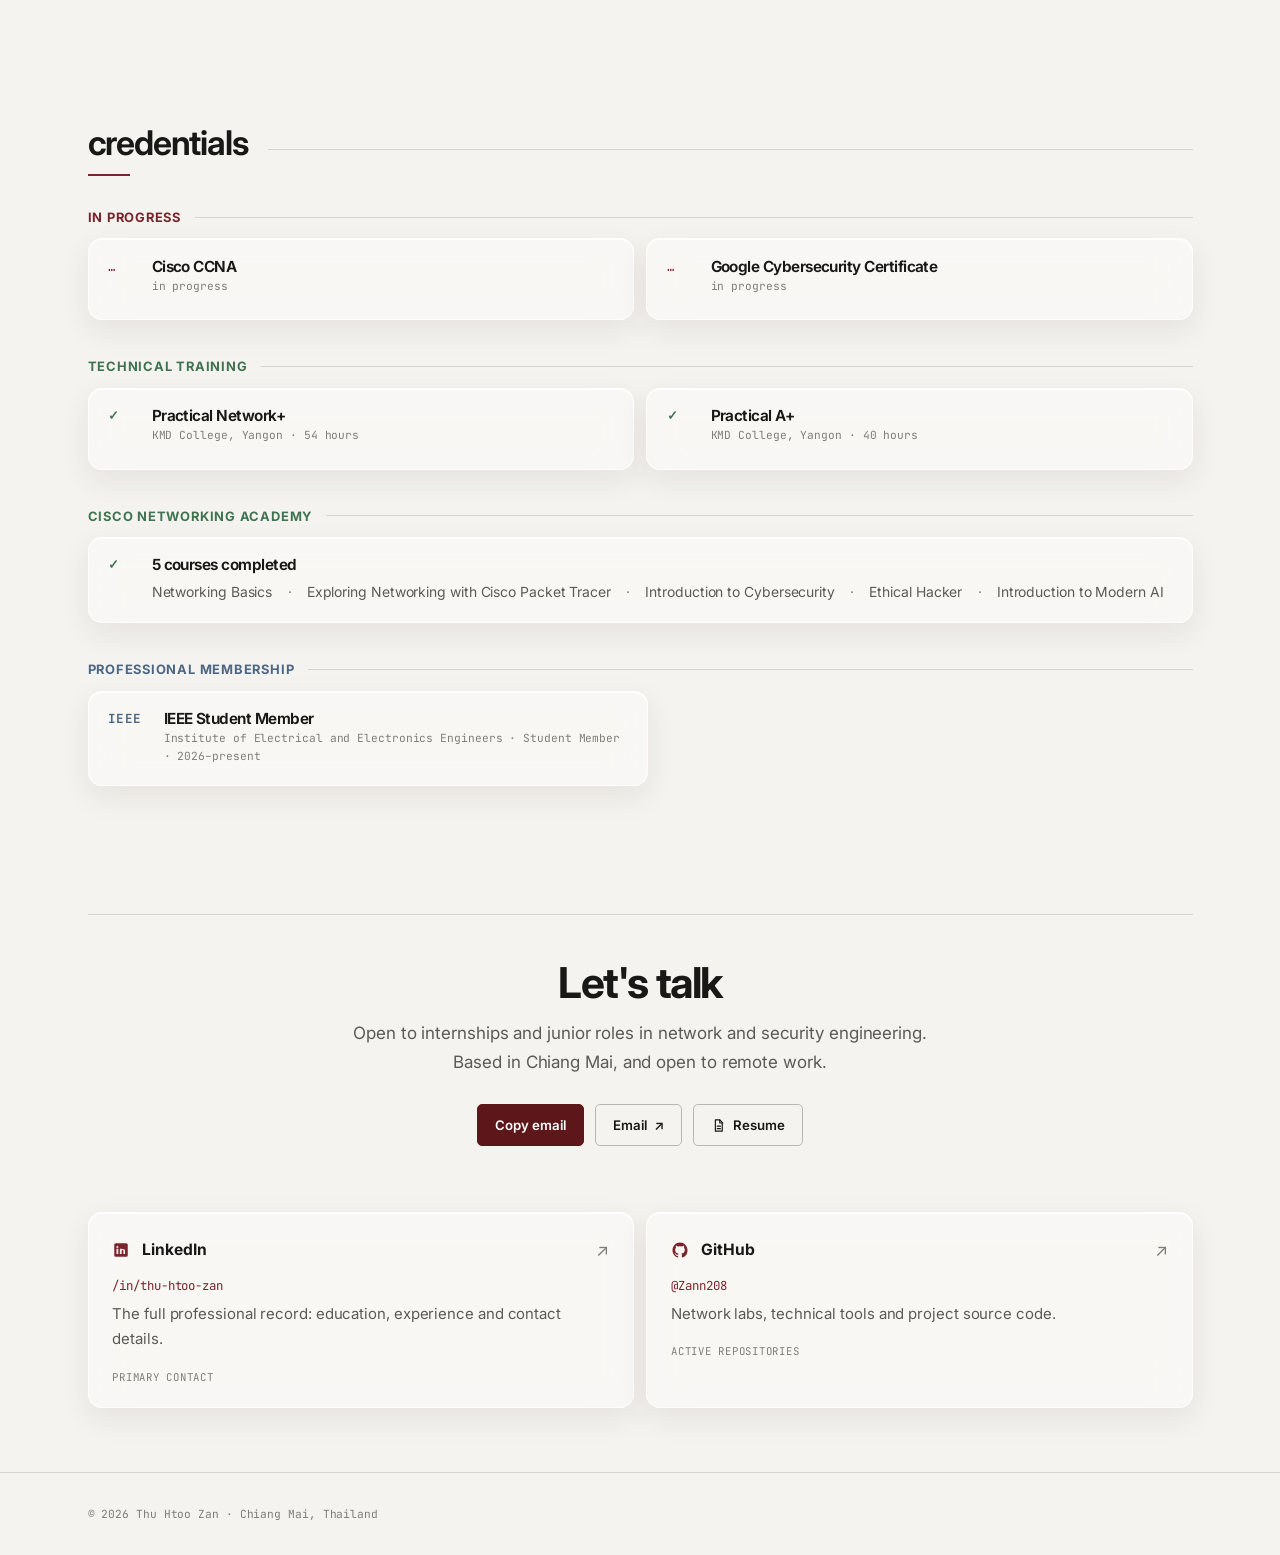
==== commit 719e5c71: "Plainer hero intro" ====
--- a/index.html
+++ b/index.html
@@ -566,9 +566,7 @@
     <h1>Thu Htoo Zan</h1>
     <p class="role" id="role">Network Engineering · Infrastructure · Security</p>
     <p class="lede" data-i="lede">
-      I design, test and troubleshoot networks and infrastructure, with hands-on work in switching,
-      VLAN segmentation, spanning tree, wireless planning, traffic analysis and Linux-based systems.
-      Information Systems and Network Engineering student at Chiang Mai University, currently preparing for CCNA.
+      I study Information Systems and Network Engineering at Chiang Mai University, and most of my time goes into network labs: switching, VLANs, spanning tree, Wi-Fi planning and firewall policy. Currently studying for the CCNA.
     </p>
     <div class="cta">
       <a class="btn pri" href="#work" data-i="cta1">View work</a>
@@ -1077,7 +1075,7 @@
 
 
   /* ── i18n: EN / TH / CN ─────────────────────────── */
-  var I18N = { th: {cAcadN:"ผ่าน 5 หลักสูตร",n3v:"เครือข่ายแคมปัส EB1-EB2 · ผู้ใช้ 722 คน · 14 VLAN",n3:"โปรเจกต์หลัก",othH:"โปรเจกต์อื่น",pill:"เปิดรับการฝึกงาน · 2027",lede:"ผมมุ่งเน้นการออกแบบ ทดสอบ และแก้ปัญหาเครือข่ายและโครงสร้างพื้นฐาน โดยมีประสบการณ์ลงมือทำกับ switching, VLAN segmentation, spanning tree, การวางแผนเครือข่ายไร้สาย การวิเคราะห์ทราฟฟิก และระบบ Linux ปัจจุบันศึกษาวิศวกรรมระบบสารสนเทศและเครือข่ายที่มหาวิทยาลัยเชียงใหม่และกำลังเตรียมสอบ CCNA",cta1:"ดูผลงาน",cta2:"ติดต่อผม",n1:"กำลังเรียน",n2:"ตอนนี้",n2v:"กำลังเตรียมสอบ Cisco CCNA",b1:"ชื่อ",b2:"หลักสูตร",b2v:"วิศวกรรมระบบสารสนเทศและเครือข่าย · มหาวิทยาลัยเชียงใหม่",b3:"ความสนใจ",b4:"เวลาท้องถิ่น",b5:"สถานะ",avail:"ว่างรับงาน",ns:"เครือข่ายและความปลอดภัย",a1:"หลักสูตรของผมสอนเป็นภาษาอังกฤษและเน้นโครงสร้างพื้นฐานเครือข่าย การออกแบบระบบ และความปลอดภัยของข้อมูล สิ่งที่ผมสนใจมากที่สุดคือการเข้าใจว่าเครือข่ายถูกออกแบบอย่างไร ทราฟฟิกเดินทางอย่างไร และจะตรวจสอบได้อย่างไรว่าระบบทำงานตามที่ตั้งใจไว้",a2:"ผมเรียนรู้ผ่านแล็บจริง โดยสร้าง topology ตรวจสอบ configuration วิเคราะห์ทราฟฟิก และแก้ปัญหาจนสามารถอธิบายสาเหตุและวิธีแก้ได้",f1:"การศึกษา",f1v:"กำลังศึกษาวิศวกรรมระบบสารสนเทศและเครือข่าย<br>มหาวิทยาลัยเชียงใหม่",f2:"คณะ",f2v:"คณะวิศวกรรมศาสตร์",f3:"จบการศึกษา",f4:"ที่อยู่",f4v:"เชียงใหม่ ประเทศไทย",seek:"กำลังหา · ฝึกงานด้านเครือข่ายและความปลอดภัย",fsub:"ด้านที่ผมพัฒนาอย่างจริงจังที่สุด",p1t:"เครือข่าย",p1d:"ลงมือทำด้านการออกแบบและแก้ปัญหาเครือข่าย รวมถึง VLAN, routing, switching, subnetting, inter-VLAN routing และการวิเคราะห์ระดับแพ็กเก็ต",p2t:"ความปลอดภัย",p2d:"มุ่งเน้นความปลอดภัยเครือข่ายเชิงปฏิบัติผ่านนโยบายไฟร์วอลล์ segmentation การควบคุมสิทธิ์ และการตรวจสอบทราฟฟิกด้วย Wireshark และ Nmap",p3t:"ระบบและโครงสร้างพื้นฐาน",p3d:"ทำงานกับ Linux และสภาพแวดล้อม virtualized lab เพื่อกำหนดค่า ทดสอบ และสนับสนุนโครงสร้างพื้นฐานอย่างเป็นระบบและทำซ้ำได้",w1t:"ชุดเครื่องมือสำรวจเครือข่าย",w2t:"บันทึกการแก้โจทย์ CTF",stBuild:"กำลังทำ",stPlan:"วางแผนไว้",ssub:"ทักษะเชิงปฏิบัติที่ใช้ในแล็บเครือข่าย การแก้ปัญหา และงานโครงสร้างพื้นฐาน",s1:"เครือข่าย",s2:"ความปลอดภัย",s3:"ระบบ",s4:"การเขียนโปรแกรม",snote:"ความชำนาญแต่ละอย่างไม่เท่ากัน บางอย่างใช้ประจำ บางอย่างยังเรียนรู้อยู่ ยินดีบอกตามตรงว่าอันไหนเป็นอันไหน",cgCisco:"Cisco Networking Academy",cgTraining:"การฝึกอบรมด้านเทคนิค",cgPath:"กำลังเรียน",cgMembership:"สมาชิกวิชาชีพ",cProg:"กำลังเรียน",cAcad:"Cisco Networking Academy",l1:"ประวัติฉบับเต็ม ทั้งการศึกษา ประสบการณ์ และช่องทางติดต่อ",l2:"แล็บเครือข่าย เครื่องมือทางเทคนิค และซอร์สโค้ดของโปรเจกต์",l3:"บันทึกการทำงาน สิ่งที่กำลังทำ สิ่งที่พัง และสิ่งที่แก้ได้",l1s:"ช่องทางหลัก",l2s:"รีโพที่ใช้งานอยู่",l3s:"เริ่มเร็ว ๆ นี้",ct:"คุยกันได้ครับ",cd:"เปิดรับการฝึกงานและตำแหน่งระดับเริ่มต้นด้านวิศวกรรมเครือข่ายและความปลอดภัย อยู่ที่เชียงใหม่ และทำงานทางไกลได้",copy:"คัดลอกอีเมล",wCulprit:"เว็บไซต์ของห้องวิจัย The Cults of Privacy Technologies ภาควิชาวิศวกรรมคอมพิวเตอร์ มหาวิทยาลัยเชียงใหม่ พัฒนาโดยทีม Scrum หกคนให้กับผู้อำนวยการห้องวิจัย และใช้งานจริงแล้ว ผมเป็น Documentation Lead ดูแลเอกสารโครงการตั้งแต่ข้อเสนอโครงการจนถึงส่งมอบ ได้แก่ SRS การเชื่อมโยงความต้องการ เอกสารออกแบบ เอกสารการทดสอบ คู่มือการใช้งาน บันทึกการประชุม และรายงานสปรินต์ ส่งมอบเป็นเอกสารฉบับสุดท้าย 11 ฉบับ และชุดเอกสารระบบ 202 หน้า",wPaw:"แพลตฟอร์มโซเชียลสำหรับสัตว์เลี้ยงที่พัฒนาโดยทีมสามคน มีฟีด ไลก์ คอมเมนต์ การติดตาม แชต และการแจ้งเตือน ผมเขียนแบ็กเอนด์และชั้นข้อมูล ได้แก่ Cloud Functions เจ็ดตัวที่ทำงานจาก Firestore trigger เพื่อดูแลตัวนับและการแจ้งเตือนฝั่งเซิร์ฟเวอร์ กฎความปลอดภัยของ Firestore และ service API ที่ฝั่งหน้าเว็บเรียกใช้ เดโมออนไลน์รันแอปเวอร์ชันสุดท้ายของทีมในเบราว์เซอร์ทั้งหมด โดยพอร์ต trigger ของผมให้ทำงานหลังทุกการกระทำ",lnCase:"กรณีศึกษาของผม",lnTeamRepo:"รีโพทีม",lnLiveProd:"เว็บไซต์จริง",lnBackend:"ซอร์สแบ็กเอนด์",lnFullRepo:"โปรเจกต์เต็ม",w1d:"คอนโซลด้านการออกแบบและแก้ปัญหาเครือข่าย ครอบคลุม VLAN, 802.1Q trunks, EtherChannel, inter-VLAN routing และ spanning tree พร้อมตัวแก้ IEEE 802.1D ที่คำนวณ root bridge, port roles และ blocked ports จาก topology ที่ป้อนเข้าไป",w2d:"คอนโซลเครือข่ายไร้สายที่ครอบคลุม RF planning, coverage margin และ cell sizing, link budgets, capacity, channel reuse, Wi-Fi security, segmentation และ monitoring เพื่อเชื่อมการคำนวณด้าน wireless design เข้ากับการตัดสินใจด้านเครือข่ายจริง",w3d:"เกมยิงเอาชีวิตรอดแบบเลื่อนด้านข้าง 2 มิติด้วย Java และ libGDX พัฒนาโดยทีม GroupSix เป็นโปรเจกต์ปลายภาควิชาการเขียนโปรแกรมเชิงวัตถุ มีศัตรูบนพื้นและศัตรูบินสามระลอกที่ยากขึ้นเรื่อย ๆ ตามด้วยบอสที่ไล่ตาม กระโดด และยิงสวนกลับ โค้ดออกแบบรอบคลาสนามธรรม Entity และ Enemy ลูปอัปเดตแบบพหุสัณฐานเดียวสำหรับศัตรูทุกตัว และคอนโทรลเลอร์แยกสำหรับอินพุต การชน ด่าน และแอสเซ็ต ตอนนี้เล่นได้บนเบราว์เซอร์ผ่านการพอร์ตเป็น JavaScript จากโค้ด ภาพ และเพลงต้นฉบับ",wsub:"ผลงานที่คัดเลือก โดยให้ความสำคัญกับเครือข่ายและโครงสร้างพื้นฐานเป็นหลัก",stLive:"ใช้งานได้",stLive2:"ใช้งานได้",stTeam:"โปรเจกต์กลุ่ม",lnLive:"เปิดคอนโซล",lnAll:"ดูทั้งหมด",lnSrc:"ซอร์สโค้ด",lnSrc2:"ซอร์สโค้ด",lnSrc3:"ซอร์สโค้ด",xTo:"ถึง",xTo2:"ถึง",xTo3:"ถึง",xTo4:"ถึง",xTo5:"ถึง",xNow:"ปัจจุบัน",xNow2:"ปัจจุบัน",xPart:"งานพาร์ทไทม์",xPart2:"งานพาร์ทไทม์",xFull:"งานประจำ",xFree:"ฟรีแลนซ์",xFound:"ผู้ก่อตั้ง",x1d:"ทดสอบซอฟต์แวร์ บันทึกปัญหาด้านฟังก์ชันและ UX ส่งผลการทดสอบให้ทีมที่รับผิดชอบ และติดตามการแก้ไขจนเสร็จ",x2o:"ทำเอง",x2d:"แบรนด์ส่วนตัวที่เผยแพร่เนื้อหาและสื่อการเรียนรู้ด้านเทคโนโลยี พร้อมกับ ZannBot บอทที่สร้างขึ้นมาเพื่อสนับสนุนงานนี้",kNet:"วิทยาลัย KMD ย่างกุ้ง · 54 ชั่วโมง",kApl:"วิทยาลัย KMD ย่างกุ้ง · 40 ชั่วโมง",cProg2:"กำลังเรียน",mIEEE:"สถาบันวิศวกรไฟฟ้าและอิเล็กทรอนิกส์ (IEEE) · สมาชิกนักศึกษา · 2026–ปัจจุบัน",wEB:"เครือข่ายแคมปัสสำหรับอาคารเรียน 2 หลัง รองรับผู้ใช้พร้อมกัน 722 คนและอุปกรณ์ 1,668 เครื่อง ออกแบบแบบ 3 ชั้นโดยมี core ในแต่ละอาคาร ใช้ FortiGate HA เป็นจุด Layer 3 เพียงจุดเดียว มี 14 VLAN และ Wi-Fi 6 AP 57 ตัว ผมรับผิดชอบการสำรวจพื้นที่ การออกแบบ และสถาปัตยกรรม จากนั้นสร้างโปรเจกต์ใหม่ในรูปแบบโค้ด ได้แก่ ไฟล์ YAML เป็นแหล่งข้อมูลหลัก ตัวตรวจสอบ 143 รายการบน GitHub Actions และแล็บจำลองใน Packet Tracer ที่สร้าง config ของ Cisco IOS จากไฟล์ออกแบบโดยอัตโนมัติ",lnInNetdes:"ใน NETDES",lnDemo:"เดโมออนไลน์",lnPlay:"เล่นบนเบราว์เซอร์",lnJar:"ไฟล์ jar สำหรับเดสก์ท็อป",wSC:"ศูนย์รวมคอนโซลด้านเทคนิค 6 ตัวที่ทำงานบนเบราว์เซอร์ ซึ่งผมสร้างและดูแลเอง ได้แก่ การออกแบบเครือข่าย วิศวกรรมเครือข่ายไร้สาย อัลกอริทึม ความเป็นส่วนตัวและความปลอดภัย ระบบปฏิบัติการ และฮาร์ดแวร์ศูนย์ข้อมูล ทุกคอนโซลใช้ shell อินเทอร์เฟซร่วมกันที่สร้างจาก manifest ขนาดเล็ก มีระบบค้นหา ความคืบหน้า ธีม ภาษาอังกฤษและพม่า และการย้อนกลับเวอร์ชัน เขียนด้วย HTML, CSS และ JavaScript ล้วนบน GitHub Pages คอนโซลเครือข่ายมีตัวแก้ IEEE 802.1D ที่คำนวณ root bridge, port roles และ blocked ports จาก topology ที่ป้อนเข้าไป",lnNetCase:"กรณีศึกษา NETDES"}, zh: {cAcadN:"已完成 5 门课程",n3v:"EB1-EB2 园区网络 · 722 名用户 · 14 个 VLAN",n3:"主要项目",othH:"其他项目",pill:"接受实习机会 · 2027",lede:"我专注于网络与基础设施的设计、测试和故障排除，并通过交换、VLAN 分段、生成树、无线规划、流量分析和 Linux 系统进行实践。目前就读于清迈大学信息系统与网络工程专业，并正在准备 CCNA。",cta1:"查看项目",cta2:"联系我",n1:"在学",n2:"目前",n2v:"正在准备 Cisco CCNA",b1:"姓名",b2:"专业",b2v:"信息系统与网络工程 · 清迈大学",b3:"方向",b4:"当地时间",b5:"状态",avail:"可接洽",ns:"网络与安全",a1:"我的课程以英语授课，重点涵盖网络基础设施、系统设计和信息安全。我最关注的是理解网络如何设计、流量如何传输，以及如何验证系统是否按预期运行。",a2:"我通过实践实验学习：搭建拓扑、验证配置、分析流量并排查故障，直到能够解释问题的原因和解决方法。",f1:"学历",f1v:"就读信息系统与网络工程<br>清迈大学",f2:"学院",f2v:"工程学院",f3:"毕业",f4:"所在地",f4v:"泰国清迈",seek:"求职方向 · 网络与安全实习",fsub:"我最有意识持续发展的领域",p1t:"网络",p1d:"实践网络设计与故障排除，包括 VLAN、路由、交换、子网划分、VLAN 间路由和数据包级分析。",p2t:"安全",p2d:"专注于实用网络安全，包括防火墙策略、分段、访问控制，以及使用 Wireshark 和 Nmap 进行流量检查。",p3t:"系统与基础设施",p3d:"使用 Linux 和虚拟化实验环境，以可重复的方式配置、测试和支持基础设施。",w1t:"网络侦察工具",w2t:"CTF 解题记录",stBuild:"进行中",stPlan:"计划中",ssub:"用于网络实验、故障排除和基础设施工作的实用技能。",s1:"网络",s2:"安全",s3:"系统",s4:"编程",snote:"各项掌握程度并不相同，有些经常使用，有些仍在学习。我很乐意如实说明哪些是哪些。",cgCisco:"Cisco Networking Academy",cgTraining:"技术培训",cgPath:"进行中",cgMembership:"专业会员",cProg:"进行中",cAcad:"Cisco 网络学院",l1:"完整的履历：学历、经历与联系方式。",l2:"网络实验、技术工具和项目源代码。",l3:"构建日志：正在做什么、哪里出了问题、以及如何解决。",l1s:"主要联系方式",l2s:"活跃仓库",l3s:"即将开始",ct:"欢迎联系",cd:"接受网络与安全工程方向的实习及初级职位。常驻清迈，也可远程。",copy:"复制邮箱",wCulprit:"为清迈大学计算机工程系隐私研究实验室 The Cults of Privacy Technologies 打造的研究网站，由六人 Scrum 团队为实验室主任开发，现已正式上线。我担任文档负责人，负责从项目提案到交付的全部项目文档：SRS、需求追踪、设计说明、测试文档、应用手册、会议纪要和 Sprint 报告，最终交付 11 份正式文档及 202 页的系统文档合集。",wPaw:"三人团队开发的宠物社交平台，包含动态、点赞、评论、关注、聊天和通知。我负责后端与数据层：七个由 Firestore 触发的 Cloud Functions（在服务器端维护计数和通知）、Firestore 安全规则，以及前端调用的服务 API。在线演示完全在浏览器中运行团队的最终版本，并将我的触发器移植为在每次操作后执行。",lnCase:"我的案例",lnTeamRepo:"团队仓库",lnLiveProd:"在线网站",lnBackend:"后端源码",lnFullRepo:"完整项目",w1d:"围绕 VLAN、802.1Q Trunk、EtherChannel、VLAN 间路由和生成树构建的网络设计与故障排除控制台，并包含 IEEE 802.1D 求解器，可根据输入拓扑确定根桥、端口角色和阻塞端口。",w2d:"无线网络控制台，涵盖 RF 规划、覆盖裕量与小区规模、链路预算、容量、信道复用、Wi-Fi 安全、分段和监控，将无线设计计算与实际网络决策连接起来。",w3d:"使用 Java 与 libGDX 构建的 2D 横版生存射击游戏，由 GroupSix 团队完成，作为面向对象程序设计课程的期末项目：三波逐渐增强的地面与飞行敌人，最后是会追击、跳跃并反击射击的 Boss。代码围绕抽象类 Entity 和 Enemy 展开，所有敌人共用一个多态更新循环，并为输入、碰撞、关卡和资源分别设置控制器。现在可通过基于原始代码、美术和音乐的 JavaScript 移植版直接在浏览器中游玩。",wsub:"精选项目，以网络和基础设施工作为主。",stLive:"已上线",stLive2:"已上线",stTeam:"团队项目",lnLive:"打开控制台",lnAll:"查看全部",lnSrc:"源代码",lnSrc2:"源代码",lnSrc3:"源代码",xTo:"至",xTo2:"至",xTo3:"至",xTo4:"至",xTo5:"至",xNow:"至今",xNow2:"至今",xPart:"兼职",xPart2:"兼职",xFull:"全职",xFree:"自由职业",xFound:"创办者",x1d:"测试软件，记录功能和 UX 问题，将结果提交给负责团队，并跟进修复直至问题解决。",x2o:"独立运营",x2d:"发布技术内容与教育材料的个人品牌，以及为此构建的机器人 ZannBot。",kNet:"KMD 学院，仰光 · 54 学时",kApl:"KMD 学院，仰光 · 40 学时",cProg2:"进行中",mIEEE:"电气电子工程师学会（IEEE）· 学生会员 · 2026–至今",wEB:"为两栋教学楼设计的园区网络，支持 722 名并发用户和 1,668 台设备：三层架构、每栋楼各有核心，FortiGate HA 作为唯一的三层节点，共 14 个 VLAN 和 57 台 Wi-Fi 6 AP。我负责现场勘察、设计与架构，并把项目重建为代码：以 YAML 为单一数据源、在 GitHub Actions 中运行 143 项检查的验证器，以及由设计文件自动生成 Cisco IOS 配置的 Packet Tracer 仿真实验。",lnInNetdes:"在 NETDES 中",lnDemo:"在线演示",lnPlay:"在浏览器中游玩",lnJar:"桌面版 jar",wSC:"由我构建并维护的六个浏览器端技术控制台的中心：网络设计、无线工程、算法、隐私与安全、操作系统和数据中心硬件。所有控制台共用一个由小型清单驱动的界面框架，提供搜索、进度、主题、英语和缅甸语以及版本回滚，使用纯 HTML、CSS 和 JavaScript 部署在 GitHub Pages 上。网络控制台包含 IEEE 802.1D 求解器，可根据输入拓扑确定根桥、端口角色和阻塞端口。",lnNetCase:"NETDES 案例"} };
+  var I18N = { th: {cAcadN:"ผ่าน 5 หลักสูตร",n3v:"เครือข่ายแคมปัส EB1-EB2 · ผู้ใช้ 722 คน · 14 VLAN",n3:"โปรเจกต์หลัก",othH:"โปรเจกต์อื่น",pill:"เปิดรับการฝึกงาน · 2027",lede:"ผมเรียนวิศวกรรมระบบสารสนเทศและเครือข่ายที่มหาวิทยาลัยเชียงใหม่ เวลาส่วนใหญ่อยู่กับแล็บเครือข่าย ทั้ง switching, VLAN, spanning tree, การวางแผน Wi-Fi และนโยบายไฟร์วอลล์ ตอนนี้กำลังเตรียมสอบ CCNA",cta1:"ดูผลงาน",cta2:"ติดต่อผม",n1:"กำลังเรียน",n2:"ตอนนี้",n2v:"กำลังเตรียมสอบ Cisco CCNA",b1:"ชื่อ",b2:"หลักสูตร",b2v:"วิศวกรรมระบบสารสนเทศและเครือข่าย · มหาวิทยาลัยเชียงใหม่",b3:"ความสนใจ",b4:"เวลาท้องถิ่น",b5:"สถานะ",avail:"ว่างรับงาน",ns:"เครือข่ายและความปลอดภัย",a1:"หลักสูตรของผมสอนเป็นภาษาอังกฤษและเน้นโครงสร้างพื้นฐานเครือข่าย การออกแบบระบบ และความปลอดภัยของข้อมูล สิ่งที่ผมสนใจมากที่สุดคือการเข้าใจว่าเครือข่ายถูกออกแบบอย่างไร ทราฟฟิกเดินทางอย่างไร และจะตรวจสอบได้อย่างไรว่าระบบทำงานตามที่ตั้งใจไว้",a2:"ผมเรียนรู้ผ่านแล็บจริง โดยสร้าง topology ตรวจสอบ configuration วิเคราะห์ทราฟฟิก และแก้ปัญหาจนสามารถอธิบายสาเหตุและวิธีแก้ได้",f1:"การศึกษา",f1v:"กำลังศึกษาวิศวกรรมระบบสารสนเทศและเครือข่าย<br>มหาวิทยาลัยเชียงใหม่",f2:"คณะ",f2v:"คณะวิศวกรรมศาสตร์",f3:"จบการศึกษา",f4:"ที่อยู่",f4v:"เชียงใหม่ ประเทศไทย",seek:"กำลังหา · ฝึกงานด้านเครือข่ายและความปลอดภัย",fsub:"ด้านที่ผมพัฒนาอย่างจริงจังที่สุด",p1t:"เครือข่าย",p1d:"ลงมือทำด้านการออกแบบและแก้ปัญหาเครือข่าย รวมถึง VLAN, routing, switching, subnetting, inter-VLAN routing และการวิเคราะห์ระดับแพ็กเก็ต",p2t:"ความปลอดภัย",p2d:"มุ่งเน้นความปลอดภัยเครือข่ายเชิงปฏิบัติผ่านนโยบายไฟร์วอลล์ segmentation การควบคุมสิทธิ์ และการตรวจสอบทราฟฟิกด้วย Wireshark และ Nmap",p3t:"ระบบและโครงสร้างพื้นฐาน",p3d:"ทำงานกับ Linux และสภาพแวดล้อม virtualized lab เพื่อกำหนดค่า ทดสอบ และสนับสนุนโครงสร้างพื้นฐานอย่างเป็นระบบและทำซ้ำได้",w1t:"ชุดเครื่องมือสำรวจเครือข่าย",w2t:"บันทึกการแก้โจทย์ CTF",stBuild:"กำลังทำ",stPlan:"วางแผนไว้",ssub:"ทักษะเชิงปฏิบัติที่ใช้ในแล็บเครือข่าย การแก้ปัญหา และงานโครงสร้างพื้นฐาน",s1:"เครือข่าย",s2:"ความปลอดภัย",s3:"ระบบ",s4:"การเขียนโปรแกรม",snote:"ความชำนาญแต่ละอย่างไม่เท่ากัน บางอย่างใช้ประจำ บางอย่างยังเรียนรู้อยู่ ยินดีบอกตามตรงว่าอันไหนเป็นอันไหน",cgCisco:"Cisco Networking Academy",cgTraining:"การฝึกอบรมด้านเทคนิค",cgPath:"กำลังเรียน",cgMembership:"สมาชิกวิชาชีพ",cProg:"กำลังเรียน",cAcad:"Cisco Networking Academy",l1:"ประวัติฉบับเต็ม ทั้งการศึกษา ประสบการณ์ และช่องทางติดต่อ",l2:"แล็บเครือข่าย เครื่องมือทางเทคนิค และซอร์สโค้ดของโปรเจกต์",l3:"บันทึกการทำงาน สิ่งที่กำลังทำ สิ่งที่พัง และสิ่งที่แก้ได้",l1s:"ช่องทางหลัก",l2s:"รีโพที่ใช้งานอยู่",l3s:"เริ่มเร็ว ๆ นี้",ct:"คุยกันได้ครับ",cd:"เปิดรับการฝึกงานและตำแหน่งระดับเริ่มต้นด้านวิศวกรรมเครือข่ายและความปลอดภัย อยู่ที่เชียงใหม่ และทำงานทางไกลได้",copy:"คัดลอกอีเมล",wCulprit:"เว็บไซต์ของห้องวิจัย The Cults of Privacy Technologies ภาควิชาวิศวกรรมคอมพิวเตอร์ มหาวิทยาลัยเชียงใหม่ พัฒนาโดยทีม Scrum หกคนให้กับผู้อำนวยการห้องวิจัย และใช้งานจริงแล้ว ผมเป็น Documentation Lead ดูแลเอกสารโครงการตั้งแต่ข้อเสนอโครงการจนถึงส่งมอบ ได้แก่ SRS การเชื่อมโยงความต้องการ เอกสารออกแบบ เอกสารการทดสอบ คู่มือการใช้งาน บันทึกการประชุม และรายงานสปรินต์ ส่งมอบเป็นเอกสารฉบับสุดท้าย 11 ฉบับ และชุดเอกสารระบบ 202 หน้า",wPaw:"แพลตฟอร์มโซเชียลสำหรับสัตว์เลี้ยงที่พัฒนาโดยทีมสามคน มีฟีด ไลก์ คอมเมนต์ การติดตาม แชต และการแจ้งเตือน ผมเขียนแบ็กเอนด์และชั้นข้อมูล ได้แก่ Cloud Functions เจ็ดตัวที่ทำงานจาก Firestore trigger เพื่อดูแลตัวนับและการแจ้งเตือนฝั่งเซิร์ฟเวอร์ กฎความปลอดภัยของ Firestore และ service API ที่ฝั่งหน้าเว็บเรียกใช้ เดโมออนไลน์รันแอปเวอร์ชันสุดท้ายของทีมในเบราว์เซอร์ทั้งหมด โดยพอร์ต trigger ของผมให้ทำงานหลังทุกการกระทำ",lnCase:"กรณีศึกษาของผม",lnTeamRepo:"รีโพทีม",lnLiveProd:"เว็บไซต์จริง",lnBackend:"ซอร์สแบ็กเอนด์",lnFullRepo:"โปรเจกต์เต็ม",w1d:"คอนโซลด้านการออกแบบและแก้ปัญหาเครือข่าย ครอบคลุม VLAN, 802.1Q trunks, EtherChannel, inter-VLAN routing และ spanning tree พร้อมตัวแก้ IEEE 802.1D ที่คำนวณ root bridge, port roles และ blocked ports จาก topology ที่ป้อนเข้าไป",w2d:"คอนโซลเครือข่ายไร้สายที่ครอบคลุม RF planning, coverage margin และ cell sizing, link budgets, capacity, channel reuse, Wi-Fi security, segmentation และ monitoring เพื่อเชื่อมการคำนวณด้าน wireless design เข้ากับการตัดสินใจด้านเครือข่ายจริง",w3d:"เกมยิงเอาชีวิตรอดแบบเลื่อนด้านข้าง 2 มิติด้วย Java และ libGDX พัฒนาโดยทีม GroupSix เป็นโปรเจกต์ปลายภาควิชาการเขียนโปรแกรมเชิงวัตถุ มีศัตรูบนพื้นและศัตรูบินสามระลอกที่ยากขึ้นเรื่อย ๆ ตามด้วยบอสที่ไล่ตาม กระโดด และยิงสวนกลับ โค้ดออกแบบรอบคลาสนามธรรม Entity และ Enemy ลูปอัปเดตแบบพหุสัณฐานเดียวสำหรับศัตรูทุกตัว และคอนโทรลเลอร์แยกสำหรับอินพุต การชน ด่าน และแอสเซ็ต ตอนนี้เล่นได้บนเบราว์เซอร์ผ่านการพอร์ตเป็น JavaScript จากโค้ด ภาพ และเพลงต้นฉบับ",wsub:"ผลงานที่คัดเลือก โดยให้ความสำคัญกับเครือข่ายและโครงสร้างพื้นฐานเป็นหลัก",stLive:"ใช้งานได้",stLive2:"ใช้งานได้",stTeam:"โปรเจกต์กลุ่ม",lnLive:"เปิดคอนโซล",lnAll:"ดูทั้งหมด",lnSrc:"ซอร์สโค้ด",lnSrc2:"ซอร์สโค้ด",lnSrc3:"ซอร์สโค้ด",xTo:"ถึง",xTo2:"ถึง",xTo3:"ถึง",xTo4:"ถึง",xTo5:"ถึง",xNow:"ปัจจุบัน",xNow2:"ปัจจุบัน",xPart:"งานพาร์ทไทม์",xPart2:"งานพาร์ทไทม์",xFull:"งานประจำ",xFree:"ฟรีแลนซ์",xFound:"ผู้ก่อตั้ง",x1d:"ทดสอบซอฟต์แวร์ บันทึกปัญหาด้านฟังก์ชันและ UX ส่งผลการทดสอบให้ทีมที่รับผิดชอบ และติดตามการแก้ไขจนเสร็จ",x2o:"ทำเอง",x2d:"แบรนด์ส่วนตัวที่เผยแพร่เนื้อหาและสื่อการเรียนรู้ด้านเทคโนโลยี พร้อมกับ ZannBot บอทที่สร้างขึ้นมาเพื่อสนับสนุนงานนี้",kNet:"วิทยาลัย KMD ย่างกุ้ง · 54 ชั่วโมง",kApl:"วิทยาลัย KMD ย่างกุ้ง · 40 ชั่วโมง",cProg2:"กำลังเรียน",mIEEE:"สถาบันวิศวกรไฟฟ้าและอิเล็กทรอนิกส์ (IEEE) · สมาชิกนักศึกษา · 2026–ปัจจุบัน",wEB:"เครือข่ายแคมปัสสำหรับอาคารเรียน 2 หลัง รองรับผู้ใช้พร้อมกัน 722 คนและอุปกรณ์ 1,668 เครื่อง ออกแบบแบบ 3 ชั้นโดยมี core ในแต่ละอาคาร ใช้ FortiGate HA เป็นจุด Layer 3 เพียงจุดเดียว มี 14 VLAN และ Wi-Fi 6 AP 57 ตัว ผมรับผิดชอบการสำรวจพื้นที่ การออกแบบ และสถาปัตยกรรม จากนั้นสร้างโปรเจกต์ใหม่ในรูปแบบโค้ด ได้แก่ ไฟล์ YAML เป็นแหล่งข้อมูลหลัก ตัวตรวจสอบ 143 รายการบน GitHub Actions และแล็บจำลองใน Packet Tracer ที่สร้าง config ของ Cisco IOS จากไฟล์ออกแบบโดยอัตโนมัติ",lnInNetdes:"ใน NETDES",lnDemo:"เดโมออนไลน์",lnPlay:"เล่นบนเบราว์เซอร์",lnJar:"ไฟล์ jar สำหรับเดสก์ท็อป",wSC:"ศูนย์รวมคอนโซลด้านเทคนิค 6 ตัวที่ทำงานบนเบราว์เซอร์ ซึ่งผมสร้างและดูแลเอง ได้แก่ การออกแบบเครือข่าย วิศวกรรมเครือข่ายไร้สาย อัลกอริทึม ความเป็นส่วนตัวและความปลอดภัย ระบบปฏิบัติการ และฮาร์ดแวร์ศูนย์ข้อมูล ทุกคอนโซลใช้ shell อินเทอร์เฟซร่วมกันที่สร้างจาก manifest ขนาดเล็ก มีระบบค้นหา ความคืบหน้า ธีม ภาษาอังกฤษและพม่า และการย้อนกลับเวอร์ชัน เขียนด้วย HTML, CSS และ JavaScript ล้วนบน GitHub Pages คอนโซลเครือข่ายมีตัวแก้ IEEE 802.1D ที่คำนวณ root bridge, port roles และ blocked ports จาก topology ที่ป้อนเข้าไป",lnNetCase:"กรณีศึกษา NETDES"}, zh: {cAcadN:"已完成 5 门课程",n3v:"EB1-EB2 园区网络 · 722 名用户 · 14 个 VLAN",n3:"主要项目",othH:"其他项目",pill:"接受实习机会 · 2027",lede:"我在清迈大学学习信息系统与网络工程，大部分时间都花在网络实验上：交换、VLAN、生成树、Wi-Fi 规划和防火墙策略。目前正在准备 CCNA。",cta1:"查看项目",cta2:"联系我",n1:"在学",n2:"目前",n2v:"正在准备 Cisco CCNA",b1:"姓名",b2:"专业",b2v:"信息系统与网络工程 · 清迈大学",b3:"方向",b4:"当地时间",b5:"状态",avail:"可接洽",ns:"网络与安全",a1:"我的课程以英语授课，重点涵盖网络基础设施、系统设计和信息安全。我最关注的是理解网络如何设计、流量如何传输，以及如何验证系统是否按预期运行。",a2:"我通过实践实验学习：搭建拓扑、验证配置、分析流量并排查故障，直到能够解释问题的原因和解决方法。",f1:"学历",f1v:"就读信息系统与网络工程<br>清迈大学",f2:"学院",f2v:"工程学院",f3:"毕业",f4:"所在地",f4v:"泰国清迈",seek:"求职方向 · 网络与安全实习",fsub:"我最有意识持续发展的领域",p1t:"网络",p1d:"实践网络设计与故障排除，包括 VLAN、路由、交换、子网划分、VLAN 间路由和数据包级分析。",p2t:"安全",p2d:"专注于实用网络安全，包括防火墙策略、分段、访问控制，以及使用 Wireshark 和 Nmap 进行流量检查。",p3t:"系统与基础设施",p3d:"使用 Linux 和虚拟化实验环境，以可重复的方式配置、测试和支持基础设施。",w1t:"网络侦察工具",w2t:"CTF 解题记录",stBuild:"进行中",stPlan:"计划中",ssub:"用于网络实验、故障排除和基础设施工作的实用技能。",s1:"网络",s2:"安全",s3:"系统",s4:"编程",snote:"各项掌握程度并不相同，有些经常使用，有些仍在学习。我很乐意如实说明哪些是哪些。",cgCisco:"Cisco Networking Academy",cgTraining:"技术培训",cgPath:"进行中",cgMembership:"专业会员",cProg:"进行中",cAcad:"Cisco 网络学院",l1:"完整的履历：学历、经历与联系方式。",l2:"网络实验、技术工具和项目源代码。",l3:"构建日志：正在做什么、哪里出了问题、以及如何解决。",l1s:"主要联系方式",l2s:"活跃仓库",l3s:"即将开始",ct:"欢迎联系",cd:"接受网络与安全工程方向的实习及初级职位。常驻清迈，也可远程。",copy:"复制邮箱",wCulprit:"为清迈大学计算机工程系隐私研究实验室 The Cults of Privacy Technologies 打造的研究网站，由六人 Scrum 团队为实验室主任开发，现已正式上线。我担任文档负责人，负责从项目提案到交付的全部项目文档：SRS、需求追踪、设计说明、测试文档、应用手册、会议纪要和 Sprint 报告，最终交付 11 份正式文档及 202 页的系统文档合集。",wPaw:"三人团队开发的宠物社交平台，包含动态、点赞、评论、关注、聊天和通知。我负责后端与数据层：七个由 Firestore 触发的 Cloud Functions（在服务器端维护计数和通知）、Firestore 安全规则，以及前端调用的服务 API。在线演示完全在浏览器中运行团队的最终版本，并将我的触发器移植为在每次操作后执行。",lnCase:"我的案例",lnTeamRepo:"团队仓库",lnLiveProd:"在线网站",lnBackend:"后端源码",lnFullRepo:"完整项目",w1d:"围绕 VLAN、802.1Q Trunk、EtherChannel、VLAN 间路由和生成树构建的网络设计与故障排除控制台，并包含 IEEE 802.1D 求解器，可根据输入拓扑确定根桥、端口角色和阻塞端口。",w2d:"无线网络控制台，涵盖 RF 规划、覆盖裕量与小区规模、链路预算、容量、信道复用、Wi-Fi 安全、分段和监控，将无线设计计算与实际网络决策连接起来。",w3d:"使用 Java 与 libGDX 构建的 2D 横版生存射击游戏，由 GroupSix 团队完成，作为面向对象程序设计课程的期末项目：三波逐渐增强的地面与飞行敌人，最后是会追击、跳跃并反击射击的 Boss。代码围绕抽象类 Entity 和 Enemy 展开，所有敌人共用一个多态更新循环，并为输入、碰撞、关卡和资源分别设置控制器。现在可通过基于原始代码、美术和音乐的 JavaScript 移植版直接在浏览器中游玩。",wsub:"精选项目，以网络和基础设施工作为主。",stLive:"已上线",stLive2:"已上线",stTeam:"团队项目",lnLive:"打开控制台",lnAll:"查看全部",lnSrc:"源代码",lnSrc2:"源代码",lnSrc3:"源代码",xTo:"至",xTo2:"至",xTo3:"至",xTo4:"至",xTo5:"至",xNow:"至今",xNow2:"至今",xPart:"兼职",xPart2:"兼职",xFull:"全职",xFree:"自由职业",xFound:"创办者",x1d:"测试软件，记录功能和 UX 问题，将结果提交给负责团队，并跟进修复直至问题解决。",x2o:"独立运营",x2d:"发布技术内容与教育材料的个人品牌，以及为此构建的机器人 ZannBot。",kNet:"KMD 学院，仰光 · 54 学时",kApl:"KMD 学院，仰光 · 40 学时",cProg2:"进行中",mIEEE:"电气电子工程师学会（IEEE）· 学生会员 · 2026–至今",wEB:"为两栋教学楼设计的园区网络，支持 722 名并发用户和 1,668 台设备：三层架构、每栋楼各有核心，FortiGate HA 作为唯一的三层节点，共 14 个 VLAN 和 57 台 Wi-Fi 6 AP。我负责现场勘察、设计与架构，并把项目重建为代码：以 YAML 为单一数据源、在 GitHub Actions 中运行 143 项检查的验证器，以及由设计文件自动生成 Cisco IOS 配置的 Packet Tracer 仿真实验。",lnInNetdes:"在 NETDES 中",lnDemo:"在线演示",lnPlay:"在浏览器中游玩",lnJar:"桌面版 jar",wSC:"由我构建并维护的六个浏览器端技术控制台的中心：网络设计、无线工程、算法、隐私与安全、操作系统和数据中心硬件。所有控制台共用一个由小型清单驱动的界面框架，提供搜索、进度、主题、英语和缅甸语以及版本回滚，使用纯 HTML、CSS 和 JavaScript 部署在 GitHub Pages 上。网络控制台包含 IEEE 802.1D 求解器，可根据输入拓扑确定根桥、端口角色和阻塞端口。",lnNetCase:"NETDES 案例"} };
   var ROLES_BY = {
     en: ['network engineering','infrastructure · security','ISNE @ Chiang Mai University'],
     th: ['วิศวกรรมเครือข่าย','โครงสร้างพื้นฐาน · ความปลอดภัย','ISNE มหาวิทยาลัยเชียงใหม่'],
